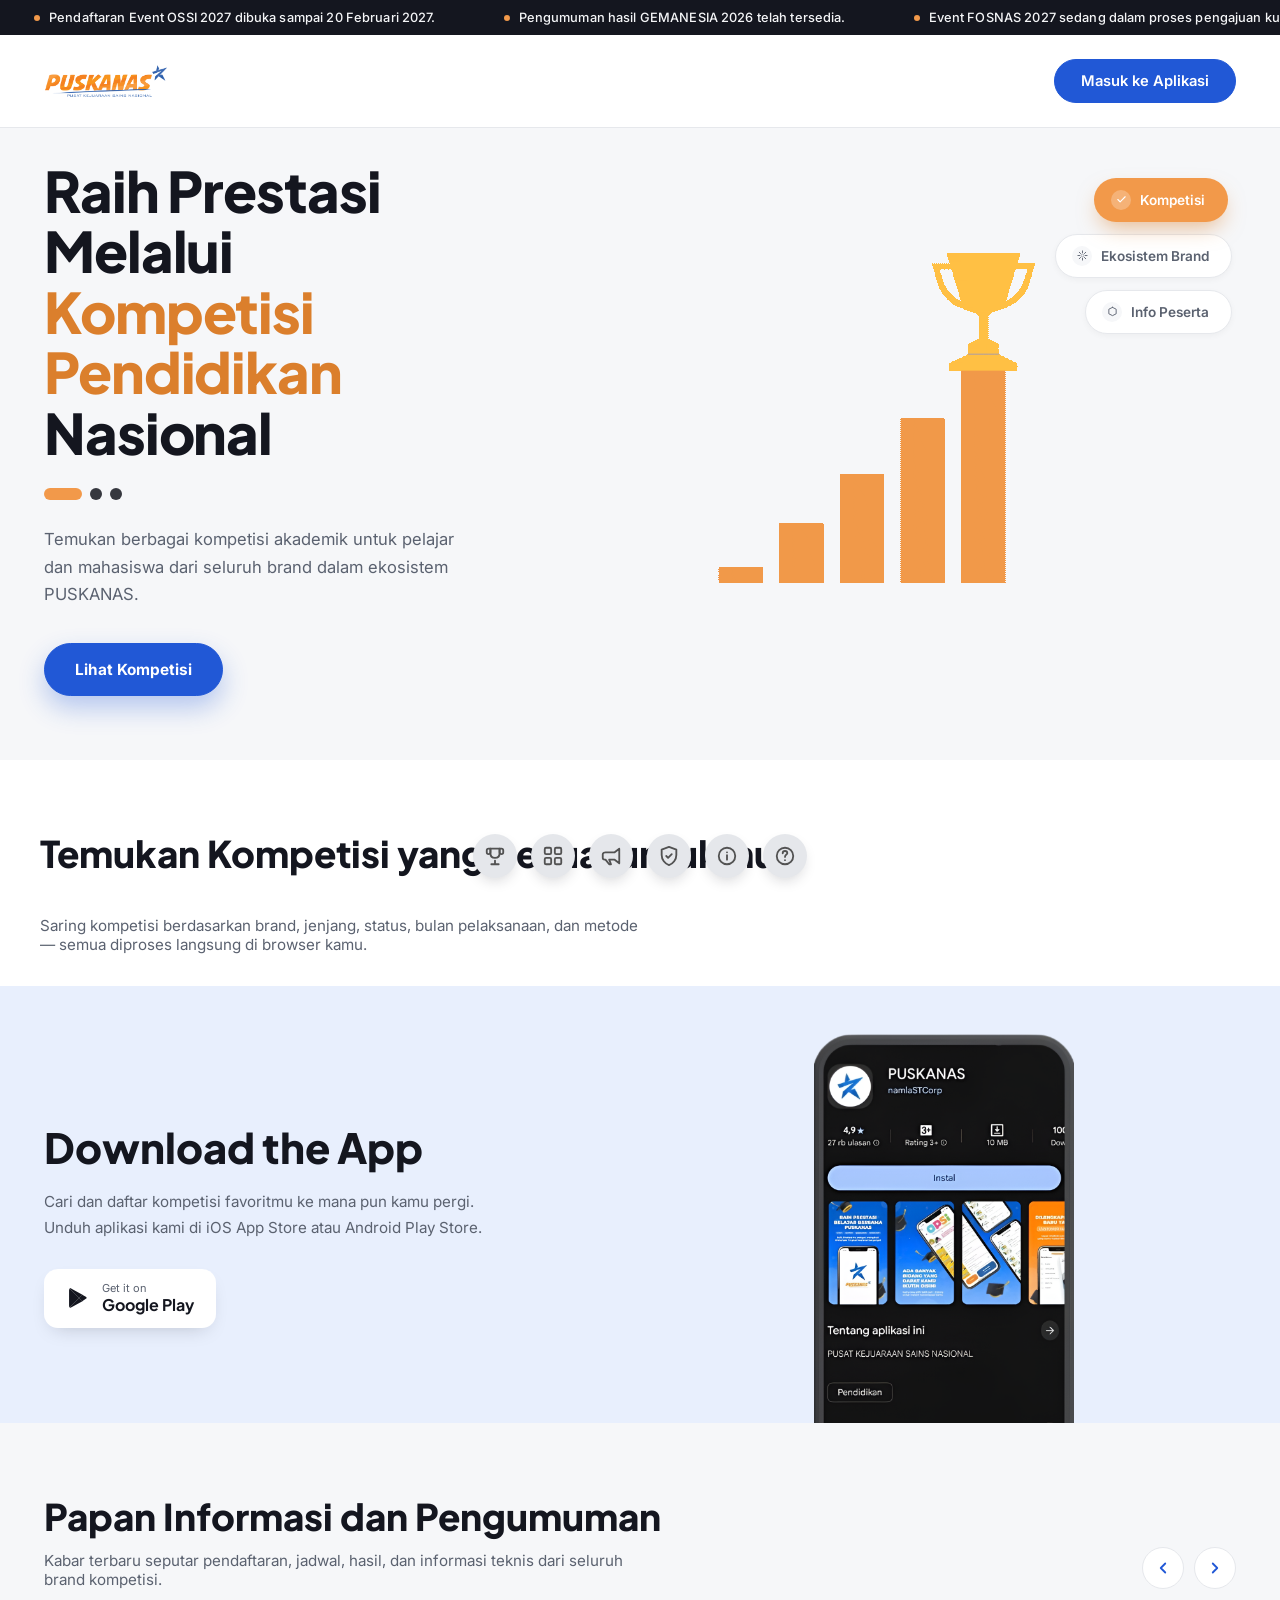
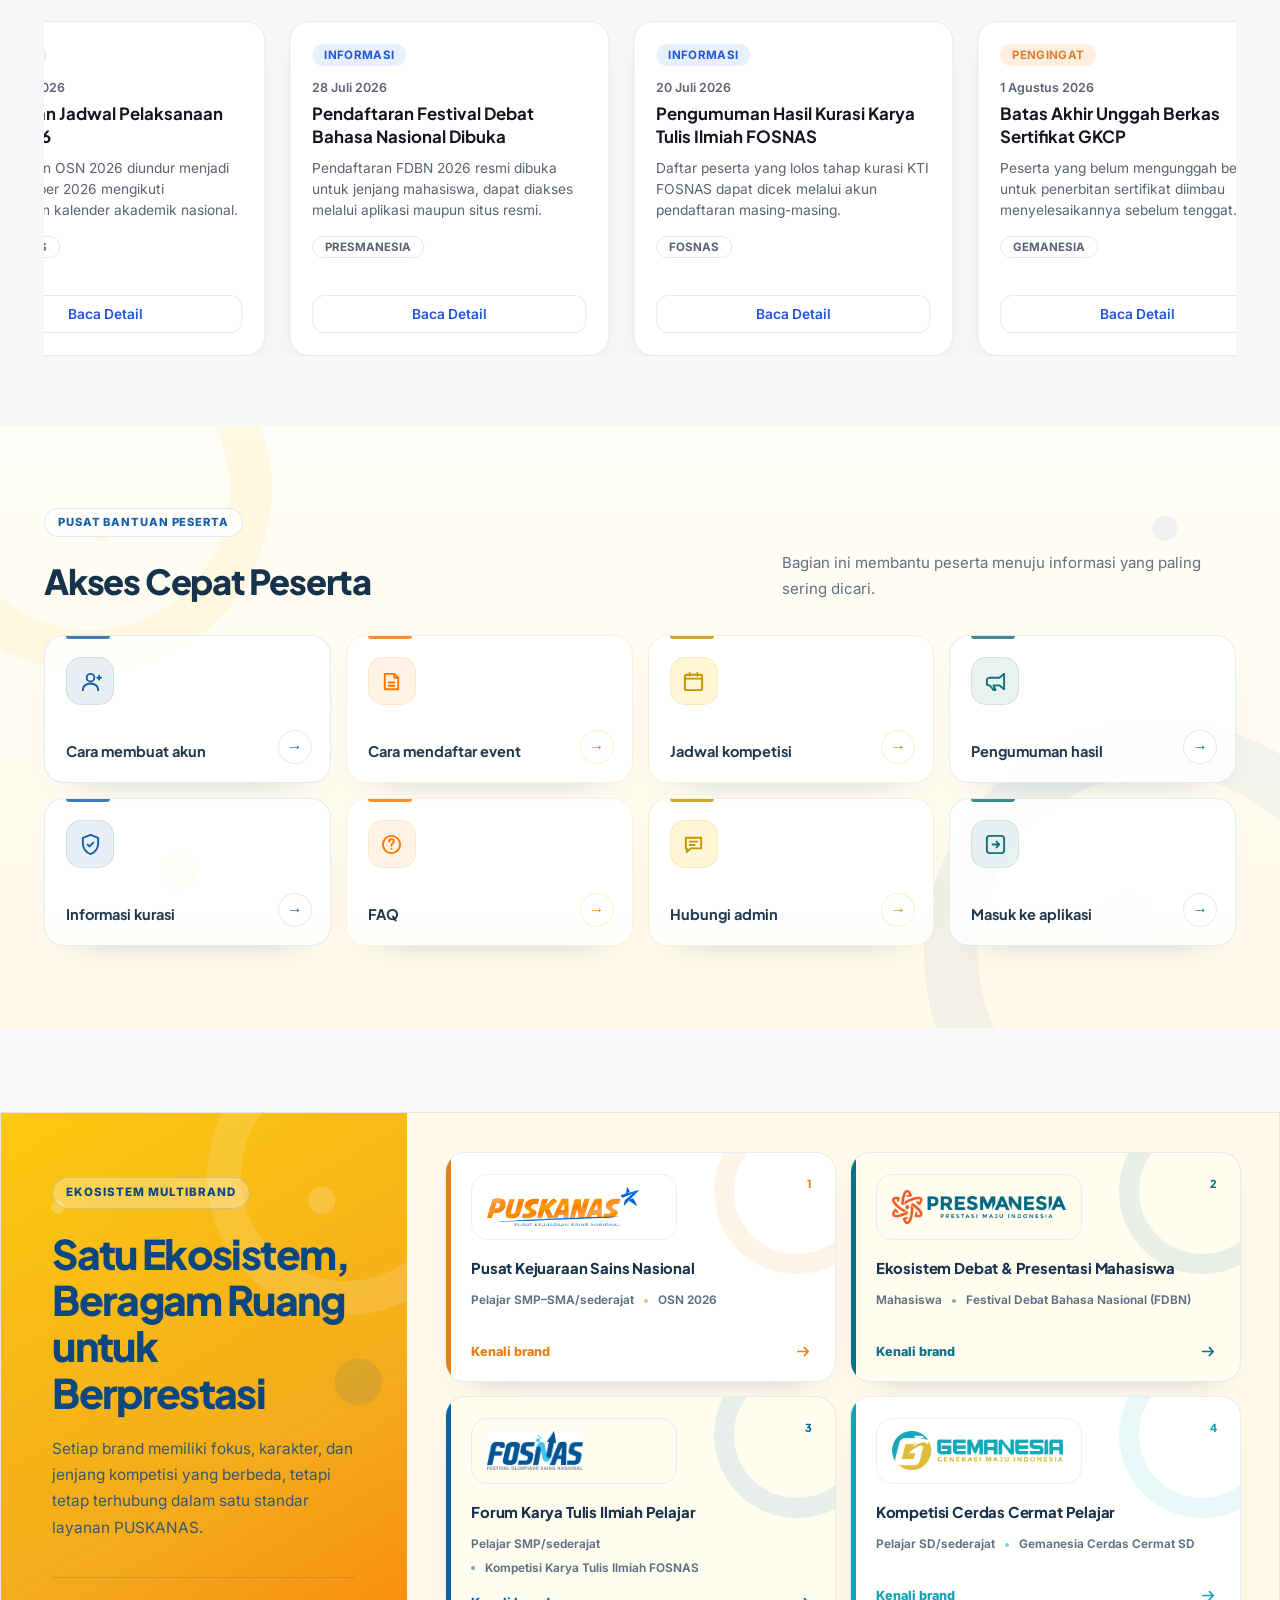
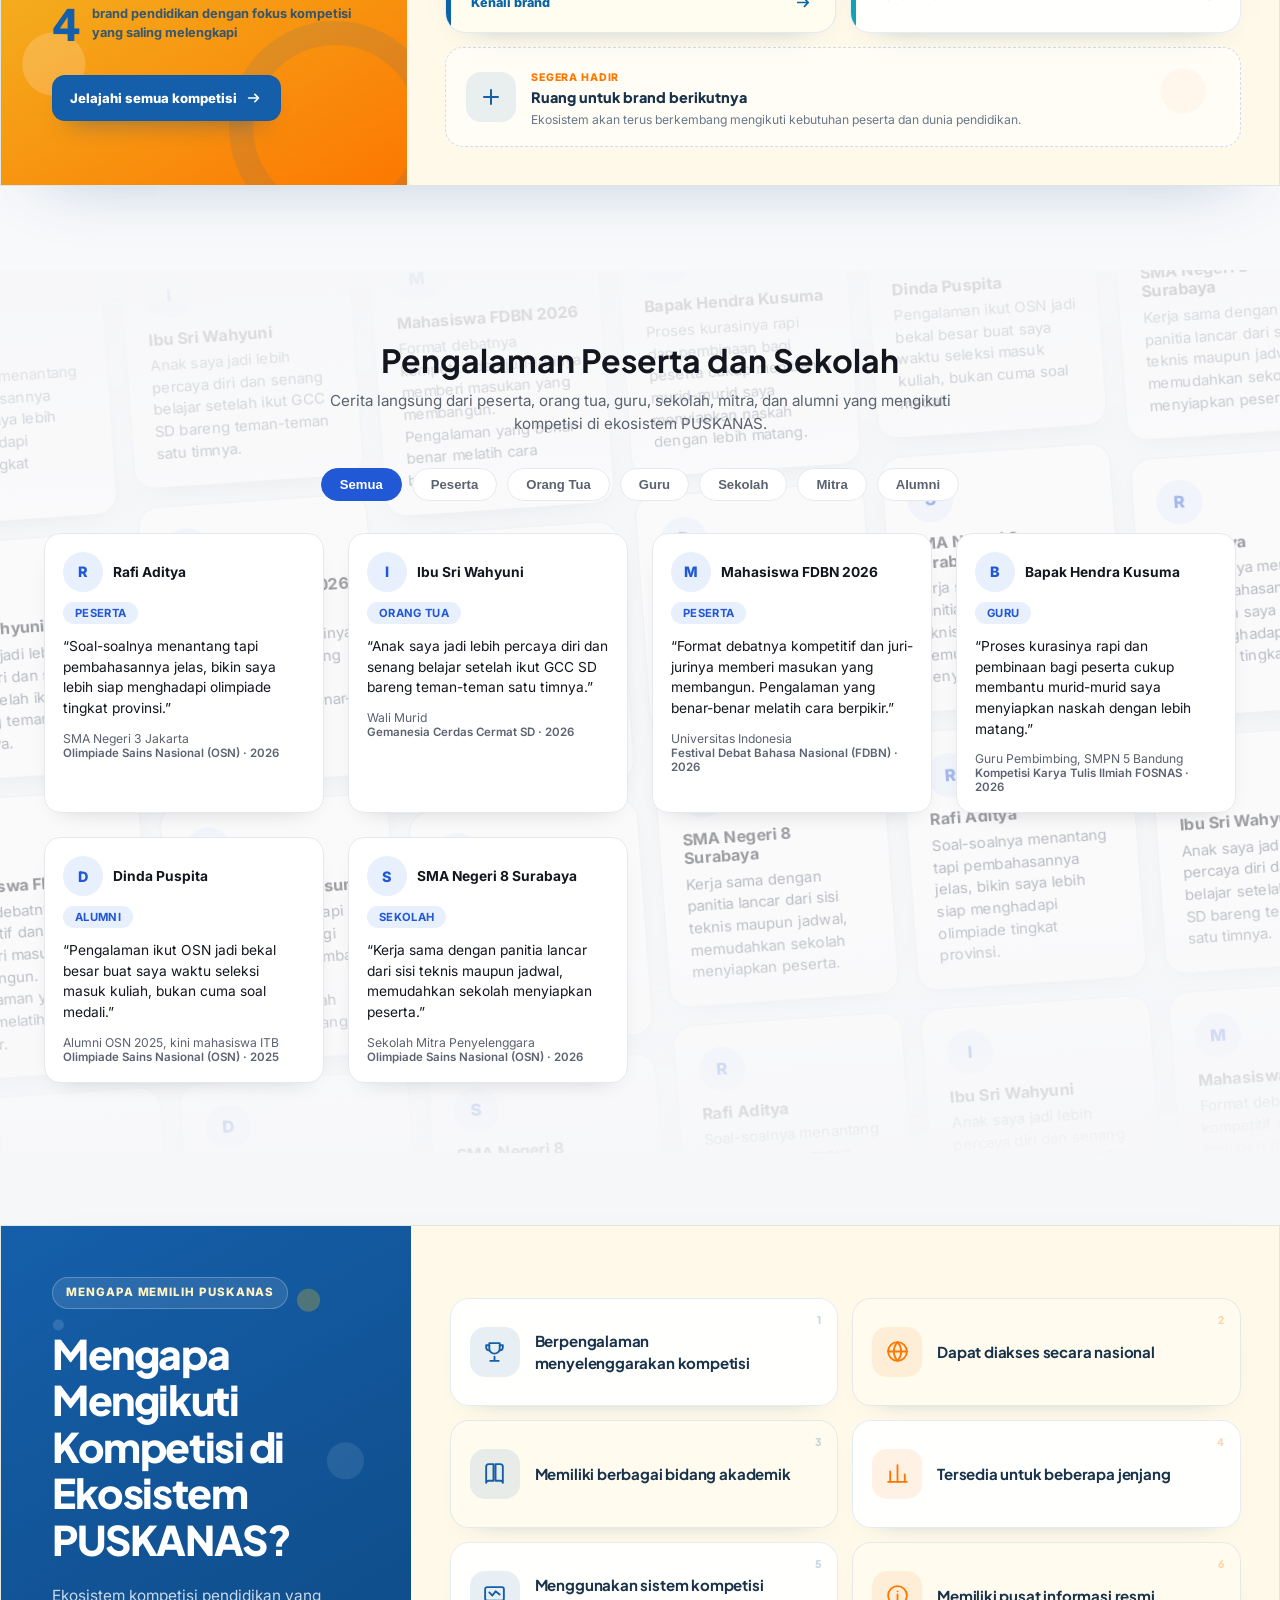
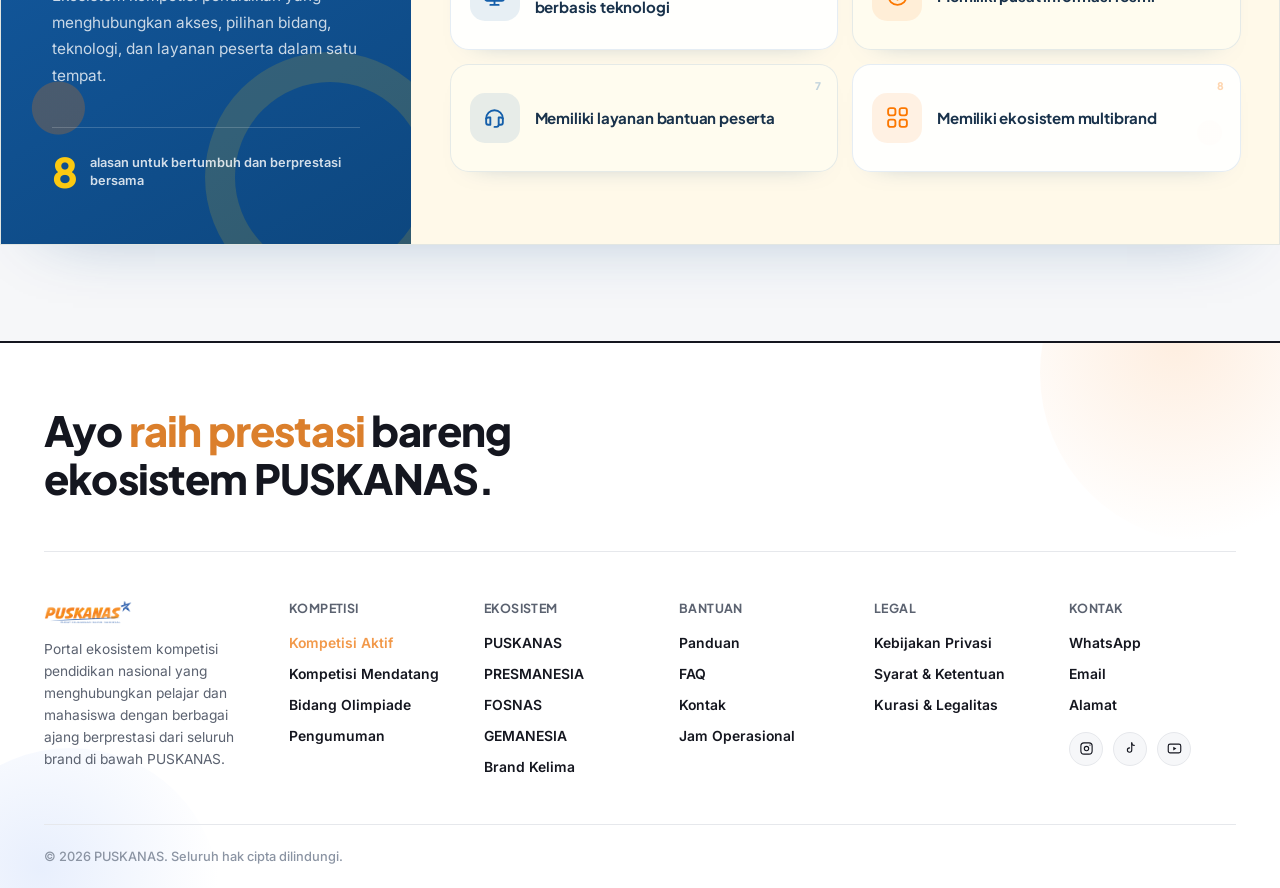
==== index.html @ 8d6de46e "update panduan.html" ====
<!DOCTYPE html>
<html lang="id">
<head>
<meta charset="UTF-8">
<meta name="viewport" content="width=device-width, initial-scale=1.0">
<title>PUSKANAS — Hero Section</title>
<link rel="preconnect" href="https://fonts.googleapis.com">
<link rel="preconnect" href="https://fonts.gstatic.com" crossorigin>
<link href="https://fonts.googleapis.com/css2?family=Plus+Jakarta+Sans:wght@500;600;700;800&family=Inter:wght@400;500;600&display=swap" rel="stylesheet">
<link rel="stylesheet" href="style.css">
<link rel="stylesheet" href="assets/css/brand-orbit.css">
</head>
<body>
  <div class="info-bar" aria-label="Informasi dan pengumuman">
    <div class="info-track">
      <span class="info-item"><span class="dot"></span>Pendaftaran Event OSSI 2027 dibuka sampai 20 Februari 2027.</span>
      <span class="info-item"><span class="dot"></span>Pengumuman hasil GEMANESIA 2026 telah tersedia.</span>
      <span class="info-item"><span class="dot"></span>Event FOSNAS 2027 sedang dalam proses pengajuan kurasi.</span>
      <span class="info-item" aria-hidden="true"><span class="dot"></span>Pendaftaran Event OSSI 2027 dibuka sampai 20 Februari 2027.</span>
      <span class="info-item" aria-hidden="true"><span class="dot"></span>Pengumuman hasil GEMANESIA 2026 telah tersedia.</span>
      <span class="info-item" aria-hidden="true"><span class="dot"></span>Event FOSNAS 2027 sedang dalam proses pengajuan kurasi.</span>
    </div>
  </div>

  <header>
    <div class="header-inner">
      <a href="index.html" class="logo"><img src="logo.png" alt="PUSKANAS — Pusat Kejuaraan Sains Nasional"></a>
      <nav></nav>
      <a href="https://app.puskanas.id/" class="btn-app" target="_blank" rel="noopener">Masuk ke Aplikasi</a>
    </div>
  </header>

  <div class="wrap">

    <div class="hero">
      <!-- LEFT -->
      <div>
        <h1 id="slideTitle" class="hero-fade">Raih Prestasi Melalui <span class="hl">Kompetisi Pendidikan</span> Nasional</h1>

        <div class="indicator" id="indicator">
          <div class="seg active" data-i="0"></div>
          <div class="seg" data-i="1"></div>
          <div class="seg" data-i="2"></div>
        </div>

        <p class="lede hero-fade" id="slideDesc">Temukan berbagai kompetisi akademik untuk pelajar dan mahasiswa dari seluruh brand dalam ekosistem PUSKANAS.</p>

        <a href="#" class="btn-primary hero-fade" id="slideCta">Lihat Kompetisi</a>
      </div>

      <!-- RIGHT -->
      <div class="visual">
        <div class="photo-slot" id="photoSlot">
          <img id="photoImg" class="photo-img" alt="Ilustrasi hero PUSKANAS">
          <div class="photo-placeholder" id="photoPlaceholder">
            <svg viewBox="0 0 24 24" fill="none"><rect x="3" y="3" width="18" height="18" rx="2" stroke-width="1.6"/><circle cx="8.5" cy="9" r="1.6" stroke-width="1.6"/><path d="M21 15L16 10L5 21" stroke-width="1.6" stroke-linecap="round" stroke-linejoin="round"/></svg>
            <p id="photoPlaceholderText">Taruh file <strong>hero-1.gif</strong> (ilustrasi + background biru-oren) di sini</p>
            <span>Ukuran disarankan 400 × 460 px</span>
          </div>

          <!-- Gambar untuk panel "Ekosistem Brand": animasi 4 logo brand berputar, menggantikan foto statis khusus di slide ini -->
          <section class="brand-orbit" id="brandOrbit" aria-labelledby="brandOrbitTitle">
            <div class="brand-orbit__stage" data-brand-orbit>
              <div class="brand-orbit__glow" aria-hidden="true"></div>
              <div class="brand-orbit__ring brand-orbit__ring--outer" aria-hidden="true"></div>
              <div class="brand-orbit__ring brand-orbit__ring--inner" aria-hidden="true"></div>

              <div class="brand-orbit__hub">
                <span class="brand-orbit__hub-icon" aria-hidden="true">
                  <svg viewBox="0 0 64 64" role="img">
                    <path d="M8 25 32 13l24 12-24 12L8 25Z"/>
                    <path d="M17 31v12c8 7 22 7 30 0V31"/>
                    <path d="M54 27v16"/>
                  </svg>
                </span>
                <h3 id="brandOrbitTitle">Ekosistem<br>PUSKANAS</h3>
                <p>Satu ekosistem pendidikan</p>
              </div>

              <div class="brand-orbit__item" style="--orbit-delay: 0s;">
                <div class="brand-orbit__counter-rotation" style="--orbit-delay: 0s;">
                  <article class="brand-card">
                    <img src="assets/images/puskanas.webp" alt="Logo PUSKANAS" draggable="false">
        </article>
                </div>
              </div>

              <div class="brand-orbit__item" style="--orbit-delay: -5s;">
                <div class="brand-orbit__counter-rotation" style="--orbit-delay: -5s;">
                  <article class="brand-card">
                    <img src="assets/images/gemanesia.webp" alt="Logo GEMANESIA" draggable="false">
        </article>
                </div>
              </div>

              <div class="brand-orbit__item" style="--orbit-delay: -10s;">
                <div class="brand-orbit__counter-rotation" style="--orbit-delay: -10s;">
                  <article class="brand-card">
                    <img src="assets/images/presmanesia.webp" alt="Logo PRESMANESIA" draggable="false">
        </article>
                </div>
              </div>

              <div class="brand-orbit__item" style="--orbit-delay: -15s;">
                <div class="brand-orbit__counter-rotation" style="--orbit-delay: -15s;">
                  <article class="brand-card">
                    <img src="assets/images/fosnas.webp" alt="Logo FOSNAS" draggable="false">
        </article>
                </div>
              </div>

             
            </div>
          </section>
        </div>

        <!-- Gambar akan otomatis berganti tiap panel aktif berubah, membaca dari hero-1.gif, assets/images/hero-2.png, hero-3.png.
             Selama file belum diunggah ke folder tersebut, kotak placeholder di atas akan tetap tampil sebagai penanda. -->

        <div class="pill-stack" id="pillStack">
          <button class="pill active" data-i="0">
            <span class="dot"><svg viewBox="0 0 24 24" fill="none"><path d="M20 6L9 17L4 12" stroke-width="2.4" stroke-linecap="round" stroke-linejoin="round"/></svg></span>
            Kompetisi
          </button>
          <button class="pill outline" data-i="1">
            <span class="dot"><svg viewBox="0 0 24 24" fill="none"><circle cx="12" cy="12" r="3"/><path d="M12 2V6M12 18V22M4.9 4.9L7.8 7.8M16.2 16.2L19.1 19.1M2 12H6M18 12H22M4.9 19.1L7.8 16.2M16.2 7.8L19.1 4.9" stroke-width="2" stroke-linecap="round"/></svg></span>
            Ekosistem Brand
          </button>
          <button class="pill outline" data-i="2">
            <span class="dot"><svg viewBox="0 0 24 24" fill="none"><path d="M12 3L4 7V17L12 21L20 17V7L12 3Z" stroke-width="2" stroke-linecap="round" stroke-linejoin="round"/></svg></span>
            Info Peserta
          </button>
        </div>


      </div>
    </div>
  </div>
 
  <section class="komp-filter" id="filter-kompetisi">
    <div class="komp-filter-inner">
      <h2>Temukan Kompetisi yang Sesuai untukmu</h2>
      <p>Saring kompetisi berdasarkan brand, jenjang, status, bulan pelaksanaan, dan metode — semua diproses langsung di browser kamu.</p>
      <section class="download-app">
        <div class="download-app-inner">
          <div class="download-copy">
            <h2>Download the App</h2>
            <p>Cari dan daftar kompetisi favoritmu ke mana pun kamu pergi. Unduh aplikasi kami di iOS App Store atau Android Play Store.</p>
            <div class="store-badges">
              <a href="#" class="store-badge">
                <svg width="24" height="24" viewBox="0 0 24 24" fill="currentColor" aria-hidden="true"><path d="M3.61 2.65c-.34.36-.54.92-.54 1.64v15.42c0 .72.2 1.28.55 1.64l.1.08L13 12.15v-.29L3.71 2.57l-.1.08z"/><path d="M16.2 15.35l-3.2-3.2v-.3l3.21-3.21 3.63 2.06c1.04.59 1.04 1.55 0 2.14l-3.64 2.51z"/><path d="M13 12.15l-9.34 9.28c.35.36 1.02.4 1.86-.07l10.93-6.2-3.45-3.01z"/><path d="M13 11.85l3.45-3-10.93-6.2c-.84-.48-1.51-.43-1.86-.07L13 11.85z"/></svg>
                <span><small>Get it on</small><strong>Google Play</strong></span>
              </a>
            </div>
          </div>
    
          <div class="phone-mockup">
            <!-- TODO: nanti kalau sudah ada gambar HP, ganti div ini jadi:
                 <img src="nama-file.jpg" alt="Preview aplikasi PUSKANAS di HP" class="phone-image"> -->
            <div class="phone-image" role="img" aria-label="Preview aplikasi PUSKANAS di HP"><img src="gambarhp.png" alt=""></div>
          </div>
        </div>
      </section>
</div>
</section>

  <section class="papan-pengumuman" id="papan-pengumuman">
    <div class="papan-inner">
      <div class="papan-head">
        <div>
          <h2>Papan Informasi dan Pengumuman</h2>
          <p>Kabar terbaru seputar pendaftaran, jadwal, hasil, dan informasi teknis dari seluruh brand kompetisi.</p>
        </div>
        <div class="papan-nav">
          <button type="button" class="papan-nav-btn" id="papanPrev" aria-label="Pengumuman sebelumnya">
            <svg width="18" height="18" viewBox="0 0 24 24" fill="none" stroke="currentColor" stroke-width="2.4" stroke-linecap="round" stroke-linejoin="round" aria-hidden="true"><path d="M15 18l-6-6 6-6"/></svg>
          </button>
          <button type="button" class="papan-nav-btn" id="papanNext" aria-label="Pengumuman berikutnya">
            <svg width="18" height="18" viewBox="0 0 24 24" fill="none" stroke="currentColor" stroke-width="2.4" stroke-linecap="round" stroke-linejoin="round" aria-hidden="true"><path d="M9 6l6 6-6 6"/></svg>
          </button>
        </div>
      </div>

      <div class="papan-marquee">
        <div class="papan-track" id="papanTrack">
          <article class="papan-card">
            <span class="papan-badge is-penting">Penting</span>
            <time class="papan-date" datetime="2026-08-05">5 Agustus 2026</time>
            <h3>Perubahan Jadwal Pelaksanaan OSN 2026</h3>
            <p class="papan-ringkasan">Pelaksanaan OSN 2026 diundur menjadi 22 September 2026 mengikuti penyesuaian kalender akademik nasional.</p>
            <span class="papan-brand">PUSKANAS</span>
            <a href="pengumuman.html?id=osn-2026-jadwal" class="komp-cta-secondary">Baca Detail</a>
        </article>

          <article class="papan-card">
            <span class="papan-badge is-informasi">Informasi</span>
            <time class="papan-date" datetime="2026-07-28">28 Juli 2026</time>
            <h3>Pendaftaran Festival Debat Bahasa Nasional Dibuka</h3>
            <p class="papan-ringkasan">Pendaftaran FDBN 2026 resmi dibuka untuk jenjang mahasiswa, dapat diakses melalui aplikasi maupun situs resmi.</p>
            <span class="papan-brand">PRESMANESIA</span>
            <a href="pengumuman.html?id=fdbn-pendaftaran" class="komp-cta-secondary">Baca Detail</a>
        </article>

          <article class="papan-card">
            <span class="papan-badge is-informasi">Informasi</span>
            <time class="papan-date" datetime="2026-07-20">20 Juli 2026</time>
            <h3>Pengumuman Hasil Kurasi Karya Tulis Ilmiah FOSNAS</h3>
            <p class="papan-ringkasan">Daftar peserta yang lolos tahap kurasi KTI FOSNAS dapat dicek melalui akun pendaftaran masing-masing.</p>
            <span class="papan-brand">FOSNAS</span>
            <a href="pengumuman.html?id=kti-fosnas-hasil" class="komp-cta-secondary">Baca Detail</a>
        </article>

          <article class="papan-card">
            <span class="papan-badge is-pengingat">Pengingat</span>
            <time class="papan-date" datetime="2026-08-01">1 Agustus 2026</time>
            <h3>Batas Akhir Unggah Berkas Sertifikat GKCP</h3>
            <p class="papan-ringkasan">Peserta yang belum mengunggah berkas untuk penerbitan sertifikat diimbau menyelesaikannya sebelum tenggat.</p>
            <span class="papan-brand">GEMANESIA</span>
            <a href="pengumuman.html?id=gkcp-sertifikat" class="komp-cta-secondary">Baca Detail</a>
        </article>

          <article class="papan-card">
            <span class="papan-badge is-informasi">Informasi</span>
            <time class="papan-date" datetime="2026-07-15">15 Juli 2026</time>
            <h3>Pemeliharaan Sistem Aplikasi PUSKANAS</h3>
            <p class="papan-ringkasan">Aplikasi akan mengalami pemeliharaan terjadwal sehingga pendaftaran dan pengiriman berkas bisa terganggu sementara.</p>
            <span class="papan-brand">PUSKANAS</span>
            <a href="pengumuman.html?id=puskanas-pemeliharaan" class="komp-cta-secondary">Baca Detail</a>
        </article>

          <article class="papan-card is-tuntas">
            <span class="papan-badge is-selesai">Selesai</span>
            <time class="papan-date" datetime="2026-06-30">30 Juni 2026</time>
            <h3>Pengiriman Piala dan Sertifikat PPSC 2026 Selesai</h3>
            <p class="papan-ringkasan">Seluruh piala dan sertifikat pemenang Puskanas Physics and Science Challenge telah dikirimkan ke alamat pemenang.</p>
            <span class="papan-brand">PUSKANAS</span>
            <a href="pengumuman.html?id=ppsc-2026-selesai" class="komp-cta-secondary">Baca Detail</a>
        </article>

          <!-- duplikat untuk loop marquee tanpa jeda; disembunyikan dari pembaca layar & keyboard -->
          <article class="papan-card" aria-hidden="true">
            <span class="papan-badge is-penting">Penting</span>
            <time class="papan-date" datetime="2026-08-05">5 Agustus 2026</time>
            <h3>Perubahan Jadwal Pelaksanaan OSN 2026</h3>
            <p class="papan-ringkasan">Pelaksanaan OSN 2026 diundur menjadi 22 September 2026 mengikuti penyesuaian kalender akademik nasional.</p>
            <span class="papan-brand">PUSKANAS</span>
            <a href="pengumuman.html?id=osn-2026-jadwal" class="komp-cta-secondary" tabindex="-1">Baca Detail</a>
        </article>

          <article class="papan-card" aria-hidden="true">
            <span class="papan-badge is-informasi">Informasi</span>
            <time class="papan-date" datetime="2026-07-28">28 Juli 2026</time>
            <h3>Pendaftaran Festival Debat Bahasa Nasional Dibuka</h3>
            <p class="papan-ringkasan">Pendaftaran FDBN 2026 resmi dibuka untuk jenjang mahasiswa, dapat diakses melalui aplikasi maupun situs resmi.</p>
            <span class="papan-brand">PRESMANESIA</span>
            <a href="pengumuman.html?id=fdbn-pendaftaran" class="komp-cta-secondary" tabindex="-1">Baca Detail</a>
        </article>

          <article class="papan-card" aria-hidden="true">
            <span class="papan-badge is-informasi">Informasi</span>
            <time class="papan-date" datetime="2026-07-20">20 Juli 2026</time>
            <h3>Pengumuman Hasil Kurasi Karya Tulis Ilmiah FOSNAS</h3>
            <p class="papan-ringkasan">Daftar peserta yang lolos tahap kurasi KTI FOSNAS dapat dicek melalui akun pendaftaran masing-masing.</p>
            <span class="papan-brand">FOSNAS</span>
            <a href="pengumuman.html?id=kti-fosnas-hasil" class="komp-cta-secondary" tabindex="-1">Baca Detail</a>
        </article>

          <article class="papan-card" aria-hidden="true">
            <span class="papan-badge is-pengingat">Pengingat</span>
            <time class="papan-date" datetime="2026-08-01">1 Agustus 2026</time>
            <h3>Batas Akhir Unggah Berkas Sertifikat GKCP</h3>
            <p class="papan-ringkasan">Peserta yang belum mengunggah berkas untuk penerbitan sertifikat diimbau menyelesaikannya sebelum tenggat.</p>
            <span class="papan-brand">GEMANESIA</span>
            <a href="pengumuman.html?id=gkcp-sertifikat" class="komp-cta-secondary" tabindex="-1">Baca Detail</a>
        </article>

          <article class="papan-card" aria-hidden="true">
            <span class="papan-badge is-informasi">Informasi</span>
            <time class="papan-date" datetime="2026-07-15">15 Juli 2026</time>
            <h3>Pemeliharaan Sistem Aplikasi PUSKANAS</h3>
            <p class="papan-ringkasan">Aplikasi akan mengalami pemeliharaan terjadwal sehingga pendaftaran dan pengiriman berkas bisa terganggu sementara.</p>
            <span class="papan-brand">PUSKANAS</span>
            <a href="pengumuman.html?id=puskanas-pemeliharaan" class="komp-cta-secondary" tabindex="-1">Baca Detail</a>
        </article>

          <article class="papan-card is-tuntas" aria-hidden="true">
            <span class="papan-badge is-selesai">Selesai</span>
            <time class="papan-date" datetime="2026-06-30">30 Juni 2026</time>
            <h3>Pengiriman Piala dan Sertifikat PPSC 2026 Selesai</h3>
            <p class="papan-ringkasan">Seluruh piala dan sertifikat pemenang Puskanas Physics and Science Challenge telah dikirimkan ke alamat pemenang.</p>
            <span class="papan-brand">PUSKANAS</span>
            <a href="pengumuman.html?id=ppsc-2026-selesai" class="komp-cta-secondary" tabindex="-1">Baca Detail</a>
        </article>
        </div>
      </div>
    </div>
  </section>

  <section class="akses-cepat">
    <div class="akses-cepat-inner">
      <div class="akses-cepat-head">
        <h2>Akses Cepat Peserta</h2>
        <p>Bagian ini membantu peserta menuju informasi yang paling sering dicari.</p>
      </div>

      <nav class="akses-grid" aria-label="Menu akses cepat">
        <a href="panduan.html#akun" class="akses-item">
          <span class="akses-ic"><svg viewBox="0 0 24 24" fill="none" stroke-linecap="round" stroke-linejoin="round"><circle cx="12" cy="8" r="4" stroke-width="2"/><path d="M4 21C4 17 7.5 14 12 14C16.5 14 20 17 20 21" stroke-width="2"/><path d="M19 8H23M21 6V10" stroke-width="2"/></svg></span>
          Cara membuat akun
        </a>
        <a href="panduan.html#daftar" class="akses-item">
          <span class="akses-ic"><svg viewBox="0 0 24 24" fill="none" stroke-linecap="round" stroke-linejoin="round"><path d="M5 4H15L19 8V20H5V4Z" stroke-width="2"/><path d="M15 4V8H19" stroke-width="2"/><path d="M9 13H15M9 16.5H15" stroke-width="2"/></svg></span>
          Cara mendaftar event
        </a>
        <a href="#filter-kompetisi" class="akses-item">
          <span class="akses-ic"><svg viewBox="0 0 24 24" fill="none" stroke-linecap="round" stroke-linejoin="round"><rect x="3" y="5" width="18" height="16" rx="2" stroke-width="2"/><path d="M3 9H21" stroke-width="2"/><path d="M8 3V6M16 3V6" stroke-width="2"/></svg></span>
          Jadwal kompetisi
        </a>
        <a href="#papan-pengumuman" class="akses-item">
          <span class="akses-ic"><svg viewBox="0 0 24 24" fill="none" stroke-linecap="round" stroke-linejoin="round"><path d="M3 10V14C3 15 4 16 5 16H6L10 21H12L10 16H16L21 20V4L16 8H10H6C5 8 3 9 3 10Z" stroke-width="2"/></svg></span>
          Pengumuman hasil
        </a>
        <a href="#" class="akses-item">
          <span class="akses-ic"><svg viewBox="0 0 24 24" fill="none" stroke-linecap="round" stroke-linejoin="round"><path d="M12 2L20 5V11C20 16 16.5 20.5 12 22C7.5 20.5 4 16 4 11V5L12 2Z" stroke-width="2"/><path d="M9 12L11 14L15 10" stroke-width="2"/></svg></span>
          Informasi kurasi
        </a>
        <a href="#" class="akses-item">
          <span class="akses-ic"><svg viewBox="0 0 24 24" fill="none" stroke-linecap="round" stroke-linejoin="round"><circle cx="12" cy="12" r="9" stroke-width="2"/><path d="M9.5 9C9.5 7.5 10.5 6.5 12 6.5C13.5 6.5 14.5 7.5 14.5 9C14.5 10.5 12 10.5 12 13" stroke-width="2"/><circle cx="12" cy="16.5" r="1" fill="currentColor" stroke="none"/></svg></span>
          FAQ
        </a>
        <a href="panduan.html#admin" class="akses-item">
          <span class="akses-ic"><svg viewBox="0 0 24 24" fill="none" stroke-linecap="round" stroke-linejoin="round"><path d="M4 5H20V16H9L5 20V16H4V5Z" stroke-width="2"/><path d="M8 9H16M8 12.5H13" stroke-width="2"/></svg></span>
          Hubungi admin
        </a>
        <a href="https://app.puskanas.id/" class="akses-item" target="_blank" rel="noopener">
          <span class="akses-ic"><svg viewBox="0 0 24 24" fill="none" stroke-linecap="round" stroke-linejoin="round"><rect x="3" y="3" width="18" height="18" rx="3" stroke-width="2"/><path d="M9 12H16M16 12L13 9M16 12L13 15" stroke-width="2"/></svg></span>
          Masuk ke aplikasi
        </a>
      </nav>
    </div>
  </section>

  <section class="ekosistem-brand" id="ekosistem-brand" aria-labelledby="ekosistemTitle">
    <div class="ekosistem-inner">
      <div class="ekosistem-panel">
        <div class="ekosistem-intro">
          <span class="ekosistem-eyebrow">Ekosistem multibrand</span>
          <h2 id="ekosistemTitle">Satu Ekosistem, Beragam Ruang untuk Berprestasi</h2>
          <p>Setiap brand memiliki fokus, karakter, dan jenjang kompetisi yang berbeda, tetapi tetap terhubung dalam satu standar layanan PUSKANAS.</p>

          <div class="ekosistem-summary" aria-label="Empat brand dalam ekosistem PUSKANAS">
            <strong>4</strong>
            <span>brand pendidikan dengan fokus kompetisi yang saling melengkapi</span>
          </div>

          <a class="ekosistem-all-link" href="#filter-kompetisi">
            Jelajahi semua kompetisi
            <svg viewBox="0 0 20 20" fill="none" aria-hidden="true">
              <path d="M4 10h11M11 6l4 4-4 4" stroke="currentColor" stroke-width="1.8" stroke-linecap="round" stroke-linejoin="round"/>
            </svg>
          </a>
        </div>

        <div class="ekosistem-content">
          <div class="ekosistem-grid" id="ekosistemGrid" aria-label="Daftar brand dalam ekosistem PUSKANAS">
            <!-- Kartu brand dirender otomatis oleh ekosistem-brand.js dari data-brand.js -->
          </div>

          <article class="ekosistem-coming" aria-label="Brand baru segera hadir">
            <span class="ekosistem-coming-icon" aria-hidden="true">
              <svg viewBox="0 0 24 24" fill="none">
                <path d="M12 5v14M5 12h14" stroke="currentColor" stroke-width="2" stroke-linecap="round"/>
              </svg>
            </span>
            <div class="ekosistem-coming-copy">
              <span class="ekosistem-coming-label">Segera hadir</span>
              <h3>Ruang untuk brand berikutnya</h3>
              <p>Ekosistem akan terus berkembang mengikuti kebutuhan peserta dan dunia pendidikan.</p>
            </div>
          </article>
        </div>
      </div>
    </div>
  </section>

  <section class="testimoni-section" id="testimoni">
    <div class="testimoni-bg" id="testimoniBg" aria-hidden="true"></div>
    <div class="testimoni-inner">
      <div class="testimoni-head">
        <h2>Pengalaman Peserta dan Sekolah</h2>
        <p>Cerita langsung dari peserta, orang tua, guru, sekolah, mitra, dan alumni yang mengikuti kompetisi di ekosistem PUSKANAS.</p>
      </div>

      <div class="testimoni-filter" id="testimoniFilter" role="group" aria-label="Saring testimoni berdasarkan sumber">
        <button type="button" class="testimoni-chip is-active" data-sumber="semua">Semua</button>
        <button type="button" class="testimoni-chip" data-sumber="peserta">Peserta</button>
        <button type="button" class="testimoni-chip" data-sumber="orangtua">Orang Tua</button>
        <button type="button" class="testimoni-chip" data-sumber="guru">Guru</button>
        <button type="button" class="testimoni-chip" data-sumber="sekolah">Sekolah</button>
        <button type="button" class="testimoni-chip" data-sumber="mitra">Mitra</button>
        <button type="button" class="testimoni-chip" data-sumber="alumni">Alumni</button>
      </div>

      <div class="testimoni-grid" id="testimoniGrid"></div>
      <p class="testimoni-empty" id="testimoniEmpty" hidden>Belum ada testimoni untuk kategori ini.</p>
    </div>
  </section>

  <section class="alasan-section" id="alasan" aria-labelledby="alasanTitle">
    <div class="alasan-inner">
      <div class="alasan-panel">
        <div class="alasan-intro">
          <span class="alasan-eyebrow">Mengapa memilih PUSKANAS</span>
          <h2 id="alasanTitle">Mengapa Mengikuti Kompetisi di Ekosistem PUSKANAS?</h2>
          <p>Ekosistem kompetisi pendidikan yang menghubungkan akses, pilihan bidang, teknologi, dan layanan peserta dalam satu tempat.</p>

          <div class="alasan-summary" aria-label="Delapan alasan memilih ekosistem PUSKANAS">
            <strong>8</strong>
            <span>alasan untuk bertumbuh dan berprestasi bersama</span>
          </div>
        </div>

        <div class="alasan-content">
          <div class="alasan-grid">
            <article class="alasan-card">
              <span class="alasan-number" aria-hidden="true">1</span>
              <span class="alasan-icon" aria-hidden="true">
                <svg viewBox="0 0 24 24" fill="none" stroke="currentColor" stroke-width="1.8" stroke-linecap="round" stroke-linejoin="round">
                  <path d="M8 21h8M12 17v4M7 4h10v5a5 5 0 0 1-10 0V4Z"/>
                  <path d="M7 6H4v2a3 3 0 0 0 3 3M17 6h3v2a3 3 0 0 1-3 3"/>
                </svg>
              </span>
              <h3>Berpengalaman menyelenggarakan kompetisi</h3>
            </article>

            <article class="alasan-card">
              <span class="alasan-number" aria-hidden="true">2</span>
              <span class="alasan-icon" aria-hidden="true">
                <svg viewBox="0 0 24 24" fill="none" stroke="currentColor" stroke-width="1.8" stroke-linecap="round" stroke-linejoin="round">
                  <circle cx="12" cy="12" r="9"/>
                  <path d="M3 12h18M12 3c2.3 2.5 3.5 5.5 3.5 9S14.3 18.5 12 21M12 3C9.7 5.5 8.5 8.5 8.5 12S9.7 18.5 12 21"/>
                </svg>
              </span>
              <h3>Dapat diakses secara nasional</h3>
            </article>

            <article class="alasan-card">
              <span class="alasan-number" aria-hidden="true">3</span>
              <span class="alasan-icon" aria-hidden="true">
                <svg viewBox="0 0 24 24" fill="none" stroke="currentColor" stroke-width="1.8" stroke-linecap="round" stroke-linejoin="round">
                  <path d="M4 5.5A2.5 2.5 0 0 1 6.5 3H11v16H6.5A2.5 2.5 0 0 0 4 21V5.5ZM20 5.5A2.5 2.5 0 0 0 17.5 3H13v16h4.5A2.5 2.5 0 0 1 20 21V5.5Z"/>
                </svg>
              </span>
              <h3>Memiliki berbagai bidang akademik</h3>
            </article>

            <article class="alasan-card">
              <span class="alasan-number" aria-hidden="true">4</span>
              <span class="alasan-icon" aria-hidden="true">
                <svg viewBox="0 0 24 24" fill="none" stroke="currentColor" stroke-width="1.8" stroke-linecap="round" stroke-linejoin="round">
                  <path d="M5 20V10M12 20V4M19 20v-7"/>
                  <path d="M3 20h18"/>
                </svg>
              </span>
              <h3>Tersedia untuk beberapa jenjang</h3>
            </article>

            <article class="alasan-card">
              <span class="alasan-number" aria-hidden="true">5</span>
              <span class="alasan-icon" aria-hidden="true">
                <svg viewBox="0 0 24 24" fill="none" stroke="currentColor" stroke-width="1.8" stroke-linecap="round" stroke-linejoin="round">
                  <rect x="3" y="4" width="18" height="13" rx="2"/>
                  <path d="M8 21h8M12 17v4M7 9l3 3 3-4 4 3"/>
                </svg>
              </span>
              <h3>Menggunakan sistem kompetisi berbasis teknologi</h3>
            </article>

            <article class="alasan-card">
              <span class="alasan-number" aria-hidden="true">6</span>
              <span class="alasan-icon" aria-hidden="true">
                <svg viewBox="0 0 24 24" fill="none" stroke="currentColor" stroke-width="1.8" stroke-linecap="round" stroke-linejoin="round">
                  <circle cx="12" cy="12" r="9"/>
                  <path d="M12 11v5M12 8h.01"/>
                </svg>
              </span>
              <h3>Memiliki pusat informasi resmi</h3>
            </article>

            <article class="alasan-card">
              <span class="alasan-number" aria-hidden="true">7</span>
              <span class="alasan-icon" aria-hidden="true">
                <svg viewBox="0 0 24 24" fill="none" stroke="currentColor" stroke-width="1.8" stroke-linecap="round" stroke-linejoin="round">
                  <path d="M4 13a8 8 0 0 1 16 0"/>
                  <path d="M4 13v4a2 2 0 0 0 2 2h2v-7H6a2 2 0 0 0-2 2ZM20 13v4a2 2 0 0 1-2 2h-2v-7h2a2 2 0 0 1 2 2ZM16 19c0 1.1-.9 2-2 2h-2"/>
                </svg>
              </span>
              <h3>Memiliki layanan bantuan peserta</h3>
            </article>

            <article class="alasan-card">
              <span class="alasan-number" aria-hidden="true">8</span>
              <span class="alasan-icon" aria-hidden="true">
                <svg viewBox="0 0 24 24" fill="none" stroke="currentColor" stroke-width="1.8" stroke-linecap="round" stroke-linejoin="round">
                  <rect x="3" y="3" width="7" height="7" rx="2"/>
                  <rect x="14" y="3" width="7" height="7" rx="2"/>
                  <rect x="3" y="14" width="7" height="7" rx="2"/>
                  <rect x="14" y="14" width="7" height="7" rx="2"/>
                </svg>
              </span>
              <h3>Memiliki ekosistem multibrand</h3>
            </article>
          </div>
        </div>
      </div>
    </div>
  </section>

    

  <footer>
    <div class="footer-inner">

      <div class="footer-cta">
        <h2 class="footer-heading">Ayo <span class="hl">raih prestasi</span> bareng ekosistem PUSKANAS.</h2>
      </div>

      <div class="footer-links-grid">
        <div class="footer-col footer-col-brand">
          <img src="logo.png" alt="PUSKANAS" class="footer-logo">
          <p>Portal ekosistem kompetisi pendidikan nasional yang menghubungkan pelajar dan mahasiswa dengan berbagai ajang berprestasi dari seluruh brand di bawah PUSKANAS.</p>
        </div>

        <nav class="footer-col" aria-label="Kompetisi">
          <h4>Kompetisi</h4>
          <ul>
            <li><a href="#" class="is-active">Kompetisi Aktif</a></li>
            <li><a href="#">Kompetisi Mendatang</a></li>
            <li><a href="#">Bidang Olimpiade</a></li>
            <li><a href="#">Pengumuman</a></li>
          </ul>
        </nav>

        <nav class="footer-col" aria-label="Ekosistem">
          <h4>Ekosistem</h4>
          <ul>
            <li><a href="#">PUSKANAS</a></li>
            <li><a href="#">PRESMANESIA</a></li>
            <li><a href="#">FOSNAS</a></li>
            <li><a href="#">GEMANESIA</a></li>
            <li><a href="#">Brand Kelima</a></li>
          </ul>
        </nav>

        <nav class="footer-col" aria-label="Bantuan">
          <h4>Bantuan</h4>
          <ul>
            <li><a href="#">Panduan</a></li>
            <li><a href="#">FAQ</a></li>
            <li><a href="#">Kontak</a></li>
            <li><a href="#">Jam Operasional</a></li>
          </ul>
        </nav>

        <nav class="footer-col" aria-label="Legal">
          <h4>Legal</h4>
          <ul>
            <li><a href="#">Kebijakan Privasi</a></li>
            <li><a href="#">Syarat &amp; Ketentuan</a></li>
            <li><a href="#">Kurasi &amp; Legalitas</a></li>
          </ul>
        </nav>

        <div class="footer-col footer-col-kontak">
          <h4>Kontak</h4>
          <ul>
            <li><a href="#">WhatsApp</a></li>
            <li><a href="#">Email</a></li>
            <li><a href="#">Alamat</a></li>
          </ul>
          <div class="footer-social">
            <a href="#" aria-label="Instagram"><svg viewBox="0 0 24 24" fill="none" stroke="currentColor" stroke-width="1.8"><rect x="3" y="3" width="18" height="18" rx="5"/><circle cx="12" cy="12" r="3.5"/><circle cx="17.5" cy="6.5" r="1" fill="currentColor" stroke="none"/></svg></a>
            <a href="#" aria-label="TikTok"><svg viewBox="0 0 24 24" fill="none" stroke="currentColor" stroke-width="1.8" stroke-linecap="round"><path d="M14 3V14.5C14 16.4 12.4 18 10.5 18C8.6 18 7 16.4 7 14.5C7 12.6 8.6 11 10.5 11"/><path d="M14 3C14 5.2 15.8 7 18 7"/></svg></a>
            <a href="#" aria-label="YouTube"><svg viewBox="0 0 24 24" fill="none" stroke="currentColor" stroke-width="1.8"><rect x="2" y="5" width="20" height="14" rx="3"/><path d="M10 9L15 12L10 15V9Z" fill="currentColor" stroke="none"/></svg></a>
          </div>
        </div>
      </div>

      <div class="footer-bottom">
        <p class="footer-copyright">© 2026 PUSKANAS. Seluruh hak cipta dilindungi.</p>
      </div>

    </div>
  </footer>

  <!-- Dock navigasi, mengikuti menu header navbar pada brief -->
  <div class="dock-wrap">
    <div class="dock" id="dock">
      <div class="dock-item" data-base="44">
        <span class="dock-tooltip">Kompetisi</span>
        <span class="dock-icon-circle">
          <svg viewBox="0 0 24 24" fill="none" stroke-linecap="round" stroke-linejoin="round">
            <path d="M8 21H16M12 17V21M7 4H17V9C17 12 15 14 12 14C9 14 7 12 7 9V4Z" stroke-width="2"/>
            <path d="M5 4H7V8C7 9 6 10 5 10C4 10 3 9 3 8V6C3 5 4 4 5 4Z" stroke-width="2"/>
            <path d="M19 4H17V8C17 9 18 10 19 10C20 10 21 9 21 8V6C21 5 20 4 19 4Z" stroke-width="2"/>
          </svg>
        </span>
      </div>
      <div class="dock-item" data-base="44">
        <span class="dock-tooltip">Brand Kami</span>
        <span class="dock-icon-circle">
          <svg viewBox="0 0 24 24" fill="none" stroke-linecap="round" stroke-linejoin="round">
            <rect x="3" y="3" width="7" height="7" rx="1.5" stroke-width="2"/>
            <rect x="14" y="3" width="7" height="7" rx="1.5" stroke-width="2"/>
            <rect x="3" y="14" width="7" height="7" rx="1.5" stroke-width="2"/>
            <rect x="14" y="14" width="7" height="7" rx="1.5" stroke-width="2"/>
          </svg>
        </span>
      </div>
      <div class="dock-item" data-base="44">
        <span class="dock-tooltip">Pengumuman</span>
        <span class="dock-icon-circle">
          <svg viewBox="0 0 24 24" fill="none" stroke-linecap="round" stroke-linejoin="round">
            <path d="M3 10V14C3 15 4 16 5 16H6L10 21H12L10 16H16L21 20V4L16 8H10H6C5 8 3 9 3 10Z" stroke-width="2"/>
          </svg>
        </span>
      </div>
      <div class="dock-item" data-base="44">
        <span class="dock-tooltip">Kurasi &amp; Legalitas</span>
        <span class="dock-icon-circle">
          <svg viewBox="0 0 24 24" fill="none" stroke-linecap="round" stroke-linejoin="round">
            <path d="M12 2L20 5V11C20 16 16.5 20.5 12 22C7.5 20.5 4 16 4 11V5L12 2Z" stroke-width="2"/>
            <path d="M9 12L11 14L15 10" stroke-width="2"/>
          </svg>
        </span>
      </div>
      <div class="dock-item" data-base="44">
        <span class="dock-tooltip">Tentang Kami</span>
        <span class="dock-icon-circle">
          <svg viewBox="0 0 24 24" fill="none" stroke-linecap="round" stroke-linejoin="round">
            <circle cx="12" cy="12" r="9" stroke-width="2"/>
            <path d="M12 11V16" stroke-width="2"/>
            <circle cx="12" cy="8" r="1" fill="#525252" stroke="none"/>
          </svg>
        </span>
      </div>
      <div class="dock-item" data-base="44">
        <span class="dock-tooltip">Bantuan</span>
        <span class="dock-icon-circle">
          <svg viewBox="0 0 24 24" fill="none" stroke-linecap="round" stroke-linejoin="round">
            <circle cx="12" cy="12" r="9" stroke-width="2"/>
            <path d="M9.5 9C9.5 7.5 10.5 6.5 12 6.5C13.5 6.5 14.5 7.5 14.5 9C14.5 10.5 12 10.5 12 13" stroke-width="2"/>
            <circle cx="12" cy="16.5" r="1" fill="#525252" stroke="none"/>
          </svg>
        </span>
      </div>
    </div>
  </div>

<script src="data-testimoni.js"></script>
<script src="testimoni.js"></script>
<script src="data-brand.js"></script>
<script src="ekosistem-brand.js"></script>
<script src="assets/js/brand-orbit.js"></script>
<script src="main.js"></script>
</body>
</html>
---- style.css ----
:root {
  --blue-700: #173c8a;
  --blue-600: #2158d6;
  --blue-100: #e8effd;
  --orange-500: #f2994a;
  --orange-600: #db7f2c;
  --orange-100: #feeee0;
  --ink-900: #14161f;
  --body-600: #5b6270;
  --bg: #f6f7f9;
  --white: #ffffff;
  --line: #e6e8ec;
  --red-600: #c0362c;
  --red-100: #fbe4e2;
}

* {
  box-sizing: border-box;
  margin: 0;
  padding: 0;
}
body {
  font-family: "Inter", sans-serif;
  background: var(--bg);
  color: var(--ink-900);
  -webkit-font-smoothing: antialiased;
}

.wrap {
  max-width: 1360px;
  margin: 0 auto;
  padding: 32px 44px 64px;
}

/* ---------- Information Bar (marquee) ---------- */
.info-bar {
  background: var(--ink-900);
  color: #f4f5f7;
  overflow: hidden;
  white-space: nowrap;
  position: relative;
  width: 100%;
}
.info-track {
  display: inline-flex;
  width: max-content;
  padding: 10px 0;
  animation: marquee 32s linear infinite;
}
/* marquee tetap berjalan meski kursor diarahkan ke atasnya */
.info-item {
  display: inline-flex;
  align-items: center;
  gap: 9px;
  font-size: 0.8rem;
  font-weight: 500;
  padding: 0 34px;
  letter-spacing: 0.01em;
}
.info-item .dot {
  width: 6px;
  height: 6px;
  border-radius: 50%;
  background: var(--orange-500);
  flex-shrink: 0;
}
@keyframes marquee {
  from {
    transform: translateX(0);
  }
  to {
    transform: translateX(-50%);
  }
}
@media (prefers-reduced-motion: reduce) {
  .info-track {
    animation: none;
  }
}

/* ---------- Header ---------- */
header {
  position: sticky;
  top: 0;
  z-index: 40;
  width: 100%;
  background: #ffffff;
  backdrop-filter: none;
  -webkit-backdrop-filter: none;
  border-bottom: 1px solid var(--line);
}
.header-inner {
  max-width: 1360px;
  margin: 0 auto;
  padding: 24px 44px;
  display: flex;
  align-items: center;
  justify-content: space-between;
}
.logo {
  display: flex;
  align-items: center;
}
.logo img {
  height: 34px;
  width: auto;
  display: block;
}
nav {
  flex: 1;
} /* menu dikosongkan sesuai arahan */
.btn-app {
  background: var(--blue-600);
  color: var(--white);
  font-weight: 600;
  font-size: 0.92rem;
  padding: 12px 26px;
  border-radius: 999px;
  text-decoration: none;
  border: 1px solid var(--blue-600);
  transition:
    transform 0.15s ease,
    box-shadow 0.15s ease;
}
.btn-app:hover {
  transform: translateY(-1px);
  box-shadow: 0 10px 20px rgba(33, 88, 214, 0.28);
}

/* ---------- Hero grid ---------- */
.hero {
  display: grid;
  grid-template-columns: minmax(300px, 460px) 1fr;
  gap: 24px;
  align-items: center;
}

h1 {
  font-family: "Plus Jakarta Sans", sans-serif;
  font-weight: 800;
  font-size: clamp(2.3rem, 3.2vw + 1rem, 3.5rem);
  line-height: 1.08;
  letter-spacing: -0.02em;
  color: var(--ink-900);
  max-width: 520px;
  margin-bottom: 26px;
  min-height: calc(3 * 1.08em);
}
h1 .hl {
  color: var(--orange-600);
}

/* decorative + functional slide indicator, styled after reference's mixed pill/dot row */
.indicator {
  display: flex;
  align-items: center;
  gap: 8px;
  margin-bottom: 26px;
}
.indicator .seg {
  height: 12px;
  border-radius: 999px;
  background: var(--ink-900);
  cursor: pointer;
  transition: all 0.2s ease;
}
.indicator .seg.active {
  width: 38px;
  background: var(--orange-500);
}
.indicator .seg:not(.active) {
  width: 12px;
  opacity: 0.85;
}

p.lede {
  font-size: 1.04rem;
  line-height: 1.65;
  color: var(--body-600);
  max-width: 440px;
  margin-bottom: 34px;
  min-height: 3.3em;
}

.btn-primary {
  display: inline-block;
  background: var(--blue-600);
  color: var(--white);
  font-weight: 700;
  font-size: 0.96rem;
  padding: 16px 30px;
  border-radius: 999px;
  text-decoration: none;
  border: 1px solid var(--blue-600);
  box-shadow: 0 12px 26px rgba(33, 88, 214, 0.3);
  transition: transform 0.15s ease;
}
.btn-primary:hover {
  transform: translateY(-2px);
}

/* ---------- Visual column ---------- */
.visual {
  position: relative;
  min-height: 520px;
  display: flex;
  align-items: center;
  justify-content: center;
}

.photo-slot {
  position: absolute;
  width: 500px;
  height: 500px;
  left: calc(50% - 255px);
  top: 0;
  z-index: 2;
  border-radius: 20px;
  overflow: hidden;
}
.photo-img {
  position: absolute;
  inset: 0;
  width: 100%;
  height: 100%;
  object-fit: cover;
  opacity: 0;
  transition: opacity 0.35s ease;
}
.photo-img.is-visible {
  opacity: 1;
}
.hero-fade {
  transition: opacity 0.25s ease, transform 0.25s ease;
}
.hero-fade.is-switching {
  opacity: 0;
  transform: translateY(8px);
}
.photo-placeholder {
  position: absolute;
  inset: 0;
  border: 2px dashed #c7cdd6;
  border-radius: 20px;
  background: #eef0f3;
  display: flex;
  flex-direction: column;
  align-items: center;
  justify-content: center;
  gap: 10px;
  color: #8b94a3;
  text-align: center;
  padding: 20px;
  transition: opacity 0.25s ease;
}
.photo-placeholder.is-hidden {
  opacity: 0;
  pointer-events: none;
}
.photo-placeholder svg {
  width: 40px;
  height: 40px;
  stroke: #8b94a3;
}
.photo-placeholder p {
  font-size: 0.85rem;
  font-weight: 600;
  max-width: 230px;
  line-height: 1.4;
}
.photo-placeholder span {
  font-size: 0.72rem;
  color: #a7aeb9;
}

/* Panel "Ekosistem Brand": animasi orbit tampil menggantikan foto/placeholder di slide ini saja */
#brandOrbit {
  position: absolute;
  inset: 0;
  z-index: 3;
  opacity: 0;
  pointer-events: none;
  transition: opacity 0.35s ease;
}
#brandOrbit.is-active {
  opacity: 1;
  pointer-events: auto;
}

/* photoImg.src diisi otomatis oleh JS sesuai slide aktif (assets/images/hero-1.png, hero-2.png, hero-3.png).
     Jika file belum ada, kotak placeholder di atas tetap tampil sebagai penanda. */

/* pill cluster, top right — sekaligus berfungsi sebagai saklar slide */
.pill-stack {
  position: absolute;
  top: 10px;
  right: 4px;
  display: flex;
  flex-direction: column;
  align-items: flex-end;
  gap: 12px;
  z-index: 3;
}
.pill {
  display: inline-flex;
  align-items: center;
  gap: 9px;
  font-family: "Inter", sans-serif;
  font-size: 0.85rem;
  font-weight: 600;
  padding: 11px 22px 11px 16px;
  border-radius: 999px;
  white-space: nowrap;
  border: 1.5px solid transparent;
  cursor: pointer;
  transition: all 0.2s ease;
}
.pill .dot {
  width: 20px;
  height: 20px;
  border-radius: 50%;
  display: flex;
  align-items: center;
  justify-content: center;
  flex-shrink: 0;
  transition: all 0.2s ease;
}
.pill .dot svg {
  width: 11px;
  height: 11px;
}
.pill.outline {
  background: var(--white);
  color: var(--body-600);
  border-color: var(--line);
  box-shadow: 0 2px 6px rgba(20, 22, 31, 0.04);
}
.pill.outline .dot {
  background: var(--bg);
}
.pill.outline .dot svg {
  stroke: var(--body-600);
}
.pill.outline:hover {
  border-color: var(--orange-500);
  color: var(--ink-900);
  transform: translateX(-2px);
}
.pill.active {
  background: var(--orange-500);
  color: var(--white);
  box-shadow: 0 10px 22px -6px rgba(219, 127, 44, 0.55);
  transform: translateX(-4px);
}
.pill.active .dot {
  background: rgba(255, 255, 255, 0.25);
}
.pill.active .dot svg {
  stroke: var(--white);
}

/* floating info card, overlapping bottom of blob — like Interactive Engagement */
.float-card {
  position: absolute;
  right: -8px;
  bottom: 150px;
  width: 236px;
  background: var(--white);
  border-radius: 16px;
  padding: 16px 16px 15px;
  box-shadow: 0 18px 36px -10px rgba(20, 22, 31, 0.18);
  z-index: 4;
}
.float-card .row {
  display: flex;
  align-items: center;
  gap: 10px;
  margin-bottom: 9px;
}
.float-card .ic {
  width: 32px;
  height: 32px;
  border-radius: 9px;
  background: var(--orange-100);
  display: flex;
  align-items: center;
  justify-content: center;
  flex-shrink: 0;
}
.float-card .ic svg {
  width: 17px;
  height: 17px;
}
.float-card h4 {
  font-family: "Plus Jakarta Sans", sans-serif;
  font-size: 0.9rem;
  font-weight: 700;
  color: var(--ink-900);
  line-height: 1.2;
}
.float-card p {
  font-size: 0.77rem;
  line-height: 1.5;
  color: var(--body-600);
}

/* ---------- Footer ---------- */
footer {
  background: var(--white);
  border-top: 2px solid var(--ink-900);
  position: relative;
  overflow: hidden;
}
footer::before {
  content: "";
  position: absolute;
  top: -140px;
  right: -100px;
  width: 340px;
  height: 340px;
  border-radius: 50%;
  background: radial-gradient(
    circle at 40% 40%,
    var(--orange-100),
    transparent 70%
  );
  pointer-events: none;
}
footer::after {
  content: "";
  position: absolute;
  bottom: -160px;
  left: -80px;
  width: 300px;
  height: 300px;
  border-radius: 50%;
  background: radial-gradient(
    circle at 40% 40%,
    var(--blue-100),
    transparent 70%
  );
  pointer-events: none;
}

.footer-inner {
  max-width: 1360px;
  margin: 0 auto;
  padding: 0 44px;
  position: relative;
  z-index: 1;
}

/* CTA full-width di atas, supaya tidak ada mismatch tinggi dengan kolom lain */
.footer-cta {
  padding: 64px 0 48px;
  border-bottom: 1px solid var(--line);
  display: flex;
  align-items: center;
  justify-content: space-between;
  gap: 32px;
  flex-wrap: wrap;
}
.footer-heading {
  font-family: "Plus Jakarta Sans", sans-serif;
  font-weight: 800;
  font-size: clamp(1.7rem, 2.4vw + 1rem, 2.6rem);
  line-height: 1.15;
  letter-spacing: -0.02em;
  color: var(--ink-900);
  max-width: 560px;
}
.footer-heading .hl {
  color: var(--orange-600);
}

/* grid link, pakai fr supaya selalu pas mengikuti lebar container */
.footer-links-grid {
  display: grid;
  grid-template-columns: 1.3fr repeat(5, 1fr);
  gap: 28px;
  padding: 48px 0;
  border-bottom: 1px solid var(--line);
}
.footer-col-brand {
  padding-right: 12px;
}
.footer-logo {
  display: block;
  height: 24px;
  width: auto;
  margin-bottom: 14px;
}
.footer-col-brand p {
  color: var(--body-600);
  font-size: 0.86rem;
  line-height: 1.6;
  max-width: 230px;
}

.footer-col h4 {
  font-family: "Plus Jakarta Sans", sans-serif;
  font-size: 0.78rem;
  font-weight: 700;
  letter-spacing: 0.03em;
  text-transform: uppercase;
  color: var(--body-600);
  margin-bottom: 16px;
}
.footer-col ul {
  list-style: none;
  display: flex;
  flex-direction: column;
  gap: 11px;
}
.footer-col a {
  color: var(--ink-900);
  text-decoration: none;
  font-weight: 600;
  font-size: 0.87rem;
  transition: color 0.15s ease;
}
.footer-col a:hover {
  color: var(--orange-500);
}
.footer-col a.is-active {
  color: var(--orange-500);
}

.footer-social {
  display: flex;
  gap: 10px;
  margin-top: 18px;
}
.footer-social a {
  width: 34px;
  height: 34px;
  border-radius: 50%;
  background: var(--bg);
  border: 1px solid var(--line);
  display: flex;
  align-items: center;
  justify-content: center;
  color: var(--ink-900);
  transition:
    background 0.15s ease,
    color 0.15s ease,
    transform 0.15s ease;
}
.footer-social a:hover {
  background: var(--blue-600);
  color: var(--white);
  transform: translateY(-2px);
}
.footer-social svg {
  width: 15px;
  height: 15px;
}

.footer-bottom {
  padding: 24px 0;
}
.footer-copyright {
  font-size: 0.8rem;
  color: #8b94a3;
  font-weight: 500;
}

@media (max-width: 1050px) {
  .footer-links-grid {
    grid-template-columns: repeat(3, 1fr);
    row-gap: 36px;
  }
  .footer-col-brand {
    grid-column: 1 / -1;
    padding-right: 0;
  }
  .footer-col-brand p {
    max-width: 420px;
  }
}
@media (max-width: 640px) {
  .footer-inner {
    padding: 0 24px;
  }
  .footer-cta {
    flex-direction: column;
    align-items: flex-start;
    padding: 48px 0 36px;
  }
  .footer-links-grid {
    grid-template-columns: 1fr 1fr;
  }
}

/* ---------- Filter Kompetisi ---------- */
.komp-filter {
  background: var(--white);
  padding-top: 30px;
}
.komp-filter-inner {
  max-width: 1360px;
  margin: 0 auto;
}
.komp-filter-inner h2 {
  font-family: "Plus Jakarta Sans", sans-serif;
  margin: 40px;
  font-weight: 800;
  font-size: clamp(1.7rem, 2.4vw + 1rem, 2.3rem);
  color: var(--ink-900);
  margin-bottom: 12px;
}
.komp-filter-inner > p {
  margin: 40px;
  color: var(--body-600);
  font-size: 0.95rem;
  max-width: 600px;
  margin-bottom: 32px;
}

.komp-cta-secondary {
  color: var(--blue-600);
  text-align: center;
  text-decoration: none;
  font-weight: 600;
  font-size: 0.86rem;
  padding: 10px 18px;
  border: 1px solid var(--line);
  border-radius: 12px;
  transition:
    border-color 0.2s ease,
    transform 0.2s ease;
}
.komp-cta-secondary:hover {
  border-color: var(--blue-600);
  transform: translateY(-2px);
}

@media (prefers-reduced-motion: reduce) {
  .komp-cta-secondary {
    transition: none;
  }
  .komp-cta-secondary:hover {
    transform: none;
  }
}

@media (max-width: 640px) {
  .komp-filter-inner {
    padding: 56px 24px;
  }
}

/* ---------- Papan Pengumuman ---------- */
.papan-pengumuman {
  background: var(--bg);
}
.papan-inner {
  max-width: 1360px;
  margin: 0 auto;
  padding: 70px 44px;
}
.papan-head {
  display: flex;
  align-items: flex-end;
  justify-content: space-between;
  gap: 24px;
  margin-bottom: 32px;
}
.papan-head h2 {
  font-family: "Plus Jakarta Sans", sans-serif;
  font-weight: 800;
  font-size: clamp(1.7rem, 2.4vw + 1rem, 2.3rem);
  color: var(--ink-900);
  margin-bottom: 12px;
}
.papan-head > div > p {
  color: var(--body-600);
  font-size: 0.95rem;
  max-width: 600px;
}
.papan-nav {
  display: flex;
  gap: 10px;
  flex-shrink: 0;
}
.papan-nav-btn {
  width: 42px;
  height: 42px;
  border-radius: 50%;
  flex-shrink: 0;
  background: var(--white);
  color: var(--blue-600);
  border: 1px solid var(--line);
  display: flex;
  align-items: center;
  justify-content: center;
  cursor: pointer;
  transition:
    background 0.2s ease,
    color 0.2s ease,
    border-color 0.2s ease;
}
.papan-nav-btn:hover {
  background: var(--blue-600);
  color: var(--white);
  border-color: var(--blue-600);
}

.papan-marquee {
  overflow: hidden;
  width: 100%;
  cursor: grab;
  touch-action: pan-y;
  user-select: none;
}
.papan-marquee.is-dragging {
  cursor: grabbing;
}
.papan-marquee.is-dragging .papan-card {
  pointer-events: none;
}
.papan-track {
  display: flex;
  width: max-content;
  gap: 24px;
  will-change: transform;
}
.papan-card {
  flex: 0 0 320px;
  width: 320px;
  border: 1px solid var(--line);
  border-radius: 20px;
  background: var(--white);
  box-shadow: 0 14px 32px -20px rgba(20, 22, 31, 0.22);
  padding: 22px;
  display: flex;
  flex-direction: column;
  transition:
    transform 0.25s ease,
    border-color 0.25s ease,
    box-shadow 0.25s ease;
}
.papan-badge {
  display: inline-block;
  align-self: flex-start;
  font-size: 0.72rem;
  font-weight: 700;
  padding: 4px 12px;
  border-radius: 999px;
  margin-bottom: 14px;
  text-transform: uppercase;
  letter-spacing: 0.03em;
}
.papan-badge.is-penting {
  background: var(--red-100);
  color: var(--red-600);
}
.papan-badge.is-informasi {
  background: var(--blue-100);
  color: var(--blue-600);
}
.papan-badge.is-pengingat {
  background: var(--orange-100);
  color: var(--orange-600);
}
.papan-badge.is-selesai {
  background: #e7e9ed;
  color: #6b7280;
}
.papan-badge.is-segera {
  background: var(--orange-100);
  color: var(--orange-600);
}
.papan-date {
  color: var(--body-600);
  font-size: 0.78rem;
  font-weight: 600;
  margin-bottom: 8px;
}
.papan-card h3 {
  font-family: "Plus Jakarta Sans", sans-serif;
  font-weight: 700;
  font-size: 1.05rem;
  color: var(--ink-900);
  margin-bottom: 10px;
  line-height: 1.35;
}
.papan-ringkasan {
  color: var(--body-600);
  font-size: 0.86rem;
  line-height: 1.5;
  margin-bottom: 16px;
}
.papan-brand {
  align-self: flex-start;
  font-size: 0.72rem;
  font-weight: 700;
  color: var(--body-600);
  border: 1px solid var(--line);
  border-radius: 999px;
  padding: 3px 12px;
  margin-bottom: 16px;
}
.papan-card .komp-cta-secondary {
  margin-top: auto;
}

@media (hover: hover) and (pointer: fine) {
  .papan-card:hover {
    transform: translateY(-6px);
    border-color: var(--orange-500);
    box-shadow: 0 22px 44px -18px rgba(20, 22, 31, 0.3);
  }
}
@media (prefers-reduced-motion: reduce) {
  .papan-card {
    transition: none;
  }
  .papan-card:hover {
    transform: none;
  }
}

@media (max-width: 640px) {
  .papan-inner {
    padding: 56px 24px;
  }
  .papan-head {
    flex-wrap: wrap;
  }
  .papan-card {
    width: 260px;
  }
}

/* ---------- Detail Pengumuman ---------- */
.pengumuman-back {
  display: inline-flex;
  align-items: center;
  gap: 6px;
  color: var(--blue-600);
  text-decoration: none;
  font-weight: 600;
  font-size: 0.86rem;
  margin: 32px 0 28px;
}
.pengumuman-back:hover {
  text-decoration: underline;
}
.pengumuman-detail {
  max-width: 720px;
  margin: 0 auto;
  padding-bottom: 96px;
}
.pengumuman-meta {
  display: flex;
  align-items: center;
  gap: 14px;
  flex-wrap: wrap;
  margin-bottom: 18px;
}
.pengumuman-detail h1 {
  font-family: "Plus Jakarta Sans", sans-serif;
  font-weight: 800;
  font-size: clamp(1.6rem, 2vw + 1rem, 2.4rem);
  line-height: 1.3;
  color: var(--ink-900);
  margin-bottom: 22px;
}
.pengumuman-brand-row {
  display: flex;
  align-items: center;
  gap: 12px;
  padding-bottom: 28px;
  margin-bottom: 28px;
  border-bottom: 1px solid var(--line);
}
.pengumuman-brand-badge {
  width: 40px;
  height: 40px;
  border-radius: 50%;
  background: var(--blue-100);
  color: var(--blue-600);
  display: flex;
  align-items: center;
  justify-content: center;
  font-weight: 800;
  font-size: 0.9rem;
}
.pengumuman-brand-name {
  font-weight: 700;
  font-size: 0.92rem;
  color: var(--ink-900);
}
.pengumuman-brand-label {
  font-size: 0.78rem;
  color: var(--body-600);
}
.pengumuman-isi {
  color: var(--body-600);
  font-size: 1.02rem;
  line-height: 1.85;
  white-space: pre-line;
}
.pengumuman-notfound {
  max-width: 480px;
  margin: 96px auto;
  text-align: center;
}
.pengumuman-notfound h1 {
  font-family: "Plus Jakarta Sans", sans-serif;
  font-size: 1.5rem;
  margin-bottom: 12px;
}
.pengumuman-notfound p {
  color: var(--body-600);
  margin-bottom: 24px;
}

@media (max-width: 640px) {
  .pengumuman-detail {
    padding-bottom: 64px;
  }
}

/* ---------- Download App ---------- */
.download-app {
  background: var(--blue-100);
  
}
.download-app-inner {
  max-width: 1360px;
  margin: 0 auto;
  padding: 0 44px;
  display: grid;
  grid-template-columns: 1fr 1fr;
  align-items: center;
  gap: 24px;
}
.download-copy {
  padding: 70px 0;
}
.download-copy h2 {
  font-family: "Plus Jakarta Sans", sans-serif;
  font-weight: 800;
  font-size: clamp(1.8rem, 3vw + 1rem, 2.6rem);
  color: var(--ink-900);
  margin-bottom: 16px;
  margin-left: 0;
}
.download-copy p {
  color: var(--body-600);
  font-size: 0.95rem;
  line-height: 1.7;
  max-width: 440px;
  margin-bottom: 28px;
}
.store-badges {
  display: flex;
  gap: 16px;
  flex-wrap: wrap;
}
.store-badge {
  display: inline-flex;
  align-items: center;
  gap: 12px;
  background: var(--white);
  border-radius: 14px;
  padding: 12px 22px;
  text-decoration: none;
  color: var(--ink-900);
  box-shadow: 0 8px 20px -10px rgba(20, 22, 31, 0.25);
}
.store-badge span {
  display: flex;
  flex-direction: column;
  line-height: 1.3;
}
.store-badge small {
  font-size: 11px;
  color: var(--body-600);
}
.store-badge strong {
  font-size: 16px;
  font-weight: 700;
  font-family: "Plus Jakarta Sans", sans-serif;
}

.phone-mockup {
  display: flex;
  justify-content: center;
  align-items: center;
  width: 100%;
  padding: 48px 0 0;
}
.phone-image {
  width: 100%;
  max-width: 260px;
}
.phone-image img {
  width: 100%;
  height: auto;
  display: block;
}

@media (max-width: 860px) {
  .download-app-inner {
    grid-template-columns: 1fr;
    text-align: center;
  }
  .download-copy {
    padding: 56px 0 0;
  }
  .download-copy p {
    margin-left: auto;
    margin-right: auto;
  }
  .store-badges {
    justify-content: center;
  }
  .phone-mockup {
    padding: 32px 0 0;
  }
  .phone-image {
    max-width: 320px;
  }
}

/* ---------- Akses Cepat Peserta ---------- */
.akses-cepat {
  --akses-blue: #155faa;
  --akses-blue-dark: #0d477f;
  --akses-yellow: #fcc910;
  --akses-orange: #fc7801;
  --akses-teal: #15727a;
  position: relative;
  isolation: isolate;
  overflow: hidden;
  padding: 82px 0;
  background:
    radial-gradient(circle at 8% 18%, rgba(252, 201, 16, 0.11) 0 7px, transparent 8px),
    radial-gradient(circle at 14% 74%, rgba(252, 120, 1, 0.07) 0 18px, transparent 19px),
    radial-gradient(circle at 91% 17%, rgba(21, 95, 170, 0.07) 0 12px, transparent 13px),
    radial-gradient(circle at 88% 82%, rgba(21, 114, 122, 0.06) 0 25px, transparent 26px),
    linear-gradient(180deg, #fffdf7 0%, #fff9e9 100%);
}

.akses-cepat::before,
.akses-cepat::after {
  content: "";
  position: absolute;
  z-index: -1;
  border-radius: 50%;
  pointer-events: none;
}

.akses-cepat::before {
  top: -118px;
  left: -92px;
  width: 280px;
  height: 280px;
  border: 42px solid rgba(252, 201, 16, 0.09);
}

.akses-cepat::after {
  right: -112px;
  bottom: -160px;
  width: 360px;
  height: 360px;
  border: 54px solid rgba(21, 95, 170, 0.055);
}

.akses-cepat-inner {
  position: relative;
  max-width: 1360px;
  margin: 0 auto;
  padding: 0 44px;
}

.akses-cepat-head {
  display: grid;
  grid-template-columns: minmax(0, 0.85fr) minmax(280px, 0.55fr);
  align-items: end;
  gap: 36px;
  margin-bottom: 34px;
}

.akses-cepat-head::before {
  content: "Pusat bantuan peserta";
  grid-column: 1 / -1;
  justify-self: start;
  margin-bottom: -23px;
  padding: 8px 13px;
  border: 1px solid rgba(21, 95, 170, 0.13);
  border-radius: 999px;
  background: rgba(255, 255, 255, 0.72);
  color: var(--akses-blue);
  font-size: 0.7rem;
  font-weight: 800;
  letter-spacing: 0.08em;
  line-height: 1;
  text-transform: uppercase;
}

.akses-cepat-head h2 {
  margin: 0;
  color: #17324b;
  font-family: "Plus Jakarta Sans", sans-serif;
  font-size: clamp(1.85rem, 2.7vw, 2.75rem);
  font-weight: 800;
  letter-spacing: -0.035em;
  line-height: 1.15;
}

.akses-cepat-head p {
  max-width: 460px;
  margin: 0;
  color: #637080;
  font-size: 0.94rem;
  line-height: 1.7;
}

.akses-grid {
  display: grid;
  grid-template-columns: repeat(4, minmax(0, 1fr));
  gap: 15px;
}

.akses-item {
  --akses-accent: var(--akses-blue);
  --akses-soft: rgba(21, 95, 170, 0.09);
  --akses-border: rgba(21, 95, 170, 0.12);
  position: relative;
  display: flex;
  min-height: 148px;
  flex-direction: column;
  align-items: flex-start;
  justify-content: space-between;
  gap: 20px;
  overflow: hidden;
  padding: 21px 58px 21px 21px;
  border: 1px solid var(--akses-border);
  border-radius: 20px;
  background: rgba(255, 255, 255, 0.86);
  box-shadow: 0 16px 38px -34px rgba(13, 71, 127, 0.58);
  color: #20384e;
  font-family: "Plus Jakarta Sans", sans-serif;
  font-size: 0.91rem;
  font-weight: 700;
  line-height: 1.4;
  text-decoration: none;
  transition:
    transform 180ms ease,
    border-color 180ms ease,
    box-shadow 180ms ease,
    background-color 180ms ease;
}

.akses-item:nth-child(4n + 2) {
  --akses-accent: var(--akses-orange);
  --akses-soft: rgba(252, 120, 1, 0.09);
  --akses-border: rgba(252, 120, 1, 0.12);
}

.akses-item:nth-child(4n + 3) {
  --akses-accent: #c99200;
  --akses-soft: rgba(252, 201, 16, 0.16);
  --akses-border: rgba(201, 146, 0, 0.14);
}

.akses-item:nth-child(4n + 4) {
  --akses-accent: var(--akses-teal);
  --akses-soft: rgba(21, 114, 122, 0.09);
  --akses-border: rgba(21, 114, 122, 0.12);
}

.akses-item::before {
  content: "";
  position: absolute;
  top: 0;
  left: 21px;
  width: 44px;
  height: 3px;
  border-radius: 0 0 999px 999px;
  background: var(--akses-accent);
  opacity: 0.82;
}

.akses-item::after {
  content: "→";
  position: absolute;
  right: 18px;
  bottom: 18px;
  display: grid;
  place-items: center;
  width: 32px;
  height: 32px;
  border: 1px solid var(--akses-border);
  border-radius: 50%;
  background: #fff;
  color: var(--akses-accent);
  font-family: Arial, sans-serif;
  font-size: 1rem;
  font-weight: 700;
  line-height: 1;
  transition:
    transform 180ms ease,
    background-color 180ms ease,
    color 180ms ease;
}

.akses-item:hover {
  transform: translateY(-3px);
  border-color: color-mix(in srgb, var(--akses-accent) 28%, transparent);
  background: #fff;
  box-shadow: 0 22px 44px -32px rgba(13, 71, 127, 0.46);
}

.akses-item:hover::after {
  transform: translateX(2px);
  border-color: var(--akses-accent);
  background: var(--akses-accent);
  color: #fff;
}

.akses-item:focus-visible {
  outline: 3px solid color-mix(in srgb, var(--akses-accent) 28%, transparent);
  outline-offset: 3px;
}

.akses-ic {
  display: grid;
  place-items: center;
  flex-shrink: 0;
  width: 48px;
  height: 48px;
  border: 1px solid var(--akses-border);
  border-radius: 15px;
  background: var(--akses-soft);
  color: var(--akses-accent);
}

.akses-ic svg {
  width: 23px;
  height: 23px;
  stroke: currentColor;
}

@media (prefers-reduced-motion: reduce) {
  .akses-item,
  .akses-item::after {
    transition: none;
  }

  .akses-item:hover,
  .akses-item:hover::after {
    transform: none;
  }
}

@media (max-width: 980px) {
  .akses-cepat-head {
    grid-template-columns: 1fr;
    gap: 12px;
  }

  .akses-cepat-head::before {
    grid-column: auto;
    margin-bottom: 5px;
  }

  .akses-cepat-head p {
    max-width: 660px;
  }

  .akses-grid {
    grid-template-columns: repeat(2, minmax(0, 1fr));
  }
}

@media (max-width: 640px) {
  .akses-cepat {
    padding: 60px 0;
  }

  .akses-cepat-inner {
    padding: 0 24px;
  }

  .akses-cepat-head {
    margin-bottom: 25px;
  }

  .akses-grid {
    grid-template-columns: 1fr;
    gap: 12px;
  }

  .akses-item {
    min-height: 92px;
    flex-direction: row;
    align-items: center;
    justify-content: flex-start;
    gap: 15px;
    padding: 17px 58px 17px 17px;
    border-radius: 17px;
  }

  .akses-item::before {
    top: 17px;
    bottom: 17px;
    left: 0;
    width: 3px;
    height: auto;
    border-radius: 0 999px 999px 0;
  }

  .akses-item::after {
    right: 15px;
    bottom: 50%;
    transform: translateY(50%);
  }

  .akses-item:hover::after {
    transform: translate(2px, 50%);
  }

  .akses-ic {
    width: 46px;
    height: 46px;
    border-radius: 14px;
  }
}

/* ---------- Ekosistem Brand ---------- */
.ekosistem-brand {
  --ekosistem-blue: #155faa;
  --ekosistem-blue-dark: #0d477f;
  --ekosistem-yellow: #fcc910;
  --ekosistem-orange: #fc7801;
  --ekosistem-cream: #fff9e9;
  padding: 84px 0;
  background: #f8f9fb;
}

.ekosistem-inner {
  max-width: 1360px;
  margin: 0 auto;
  
}

.ekosistem-panel {
  display: grid;
  grid-template-columns: minmax(290px, 0.8fr) minmax(0, 1.72fr);
  overflow: hidden;
  border: 1px solid rgba(21, 95, 170, 0.12);
  background: var(--ekosistem-cream);
  box-shadow: 0 26px 70px -48px rgba(13, 71, 127, 0.44);
}

.ekosistem-intro {
  position: relative;
  isolation: isolate;
  display: flex;
  flex-direction: column;
  justify-content: center;
  min-height: 610px;
  padding: clamp(38px, 4vw, 58px);
  color: var(--ekosistem-blue-dark);
  background:
    radial-gradient(circle at 14% 14%, rgba(255, 255, 255, 0.22) 0 6px, transparent 7px),
    radial-gradient(circle at 79% 13%, rgba(255, 255, 255, 0.18) 0 13px, transparent 14px),
    radial-gradient(circle at 88% 40%, rgba(21, 95, 170, 0.11) 0 23px, transparent 24px),
    radial-gradient(circle at 13% 82%, rgba(255, 255, 255, 0.18) 0 31px, transparent 32px),
    linear-gradient(150deg, var(--ekosistem-yellow) 0%, #f4aa1c 56%, var(--ekosistem-orange) 100%);
}

.ekosistem-intro::before {
  content: "";
  position: absolute;
  top: -76px;
  right: -78px;
  z-index: -1;
  width: 210px;
  height: 210px;
  border: 34px solid rgba(255, 255, 255, 0.13);
  border-radius: 50%;
}

.ekosistem-intro::after {
  content: "";
  position: absolute;
  right: -34px;
  bottom: -48px;
  z-index: -1;
  width: 164px;
  height: 164px;
  border: 24px solid rgba(21, 95, 170, 0.11);
  border-radius: 50%;
}

.ekosistem-eyebrow {
  display: inline-flex;
  align-items: center;
  align-self: flex-start;
  min-height: 32px;
  margin-bottom: 22px;
  padding: 7px 13px;
  border: 1px solid rgba(21, 95, 170, 0.18);
  border-radius: 999px;
  background: rgba(255, 255, 255, 0.28);
  color: var(--ekosistem-blue-dark);
  font-size: 0.72rem;
  font-weight: 800;
  letter-spacing: 0.08em;
  line-height: 1;
  text-transform: uppercase;
}

.ekosistem-intro h2 {
  max-width: 460px;
  margin: 0 0 20px;
  color: #0c477f;
  font-family: "Plus Jakarta Sans", sans-serif;
  font-size: clamp(1.95rem, 2.25vw + 0.75rem, 3rem);
  font-weight: 800;
  letter-spacing: -0.04em;
  line-height: 1.13;
}

.ekosistem-intro > p {
  max-width: 445px;
  margin: 0;
  color: rgba(12, 71, 127, 0.82);
  font-size: 0.96rem;
  line-height: 1.72;
}

.ekosistem-summary {
  display: grid;
  grid-template-columns: auto minmax(0, 1fr);
  align-items: center;
  gap: 14px;
  max-width: 340px;
  margin-top: 36px;
  padding-top: 24px;
  border-top: 1px solid rgba(21, 95, 170, 0.18);
}

.ekosistem-summary strong {
  color: var(--ekosistem-blue);
  font-family: "Plus Jakarta Sans", sans-serif;
  font-size: 2.7rem;
  font-weight: 800;
  letter-spacing: -0.065em;
  line-height: 1;
}

.ekosistem-summary span {
  color: rgba(12, 71, 127, 0.82);
  font-size: 0.8rem;
  font-weight: 700;
  line-height: 1.45;
}

.ekosistem-all-link {
  display: inline-flex;
  align-items: center;
  align-self: flex-start;
  gap: 8px;
  min-height: 46px;
  margin-top: 30px;
  padding: 11px 17px;
  border: 1px solid rgba(13, 71, 127, 0.16);
  border-radius: 13px;
  background: var(--ekosistem-blue);
  color: #fff;
  font-size: 0.82rem;
  font-weight: 800;
  text-decoration: none;
  box-shadow: 0 14px 26px -18px rgba(13, 71, 127, 0.9);
  transition: transform 180ms ease, background-color 180ms ease, box-shadow 180ms ease;
}

.ekosistem-all-link svg {
  width: 18px;
  height: 18px;
  transition: transform 180ms ease;
}

.ekosistem-all-link:focus-visible,
.ekosistem-card-link:focus-visible {
  outline: 3px solid rgba(21, 95, 170, 0.27);
  outline-offset: 4px;
}

.ekosistem-content {
  position: relative;
  display: flex;
  flex-direction: column;
  justify-content: center;
  padding: clamp(24px, 3vw, 42px);
  background:
    radial-gradient(circle at 10% 14%, rgba(252, 201, 16, 0.15) 0 5px, transparent 6px),
    radial-gradient(circle at 92% 10%, rgba(21, 95, 170, 0.08) 0 12px, transparent 13px),
    radial-gradient(circle at 89% 86%, rgba(252, 120, 1, 0.10) 0 22px, transparent 23px),
    var(--ekosistem-cream);
}

.ekosistem-grid {
  display: grid;
  grid-template-columns: repeat(2, minmax(0, 1fr));
  gap: 14px;
}

.ekosistem-card {
  position: relative;
  min-width: 0;
  min-height: 228px;
  overflow: hidden;
  border: 1px solid rgba(21, 95, 170, 0.11);
  border-radius: 20px;
  background: rgba(255, 255, 255, 0.91);
  box-shadow: 0 13px 30px -28px rgba(13, 71, 127, 0.68);
  transition: transform 180ms ease, border-color 180ms ease, box-shadow 180ms ease;
}

.ekosistem-card:nth-child(4n + 2),
.ekosistem-card:nth-child(4n + 3) {
  background: rgba(255, 252, 240, 0.96);
}

.ekosistem-card::before {
  content: "";
  position: absolute;
  top: 0;
  left: 0;
  width: 5px;
  height: 100%;
  background: var(--brand-accent, var(--ekosistem-blue));
}

.ekosistem-card::after {
  content: "";
  position: absolute;
  top: -45px;
  right: -45px;
  width: 126px;
  height: 126px;
  border: 20px solid var(--brand-ring, rgba(21, 95, 170, 0.08));
  border-radius: 50%;
  pointer-events: none;
}

.ekosistem-card-link {
  position: relative;
  z-index: 1;
  display: flex;
  flex-direction: column;
  min-height: 228px;
  padding: 21px 22px 20px 25px;
  color: inherit;
  text-decoration: none;
}

.ekosistem-card-top {
  display: flex;
  align-items: flex-start;
  justify-content: space-between;
  gap: 14px;
}

.ekosistem-logo-shell {
  display: flex;
  align-items: center;
  justify-content: flex-start;
  width: min(100%, 206px);
  min-height: 66px;
  padding: 12px 15px;
  border: 1px solid rgba(21, 95, 170, 0.09);
  border-radius: 16px;
  background: var(--brand-soft, rgba(21, 95, 170, 0.08));
}

.ekosistem-logo {
  display: block;
  width: auto;
  height: auto;
  max-width: 100%;
  max-height: 39px;
  object-fit: contain;
  object-position: left center;
}

.ekosistem-index {
  flex: 0 0 auto;
  padding-top: 3px;
  color: var(--brand-accent, var(--ekosistem-blue));
  font-family: "Plus Jakarta Sans", sans-serif;
  font-size: 0.69rem;
  font-weight: 800;
  letter-spacing: 0.08em;
}

.ekosistem-card-copy {
  margin-top: 18px;
}

.ekosistem-card-copy h3 {
  position: absolute;
  width: 1px;
  height: 1px;
  padding: 0;
  margin: -1px;
  overflow: hidden;
  clip: rect(0, 0, 0, 0);
  white-space: nowrap;
  border: 0;
}

.ekosistem-tagline {
  max-width: 330px;
  margin: 0;
  color: #19324b;
  font-family: "Plus Jakarta Sans", sans-serif;
  font-size: 0.93rem;
  font-weight: 750;
  letter-spacing: -0.012em;
  line-height: 1.45;
}

.ekosistem-meta {
  display: flex;
  align-items: center;
  flex-wrap: wrap;
  gap: 7px 10px;
  margin-top: 13px;
  color: #607083;
  font-size: 0.74rem;
  font-weight: 650;
  line-height: 1.4;
}

.ekosistem-meta-item {
  display: inline-flex;
  align-items: center;
  gap: 6px;
}

.ekosistem-meta-item + .ekosistem-meta-item::before {
  content: "";
  width: 4px;
  height: 4px;
  margin-right: 4px;
  border-radius: 50%;
  background: var(--brand-accent, var(--ekosistem-blue));
  opacity: 0.55;
}

.ekosistem-card-action {
  display: flex;
  align-items: center;
  justify-content: space-between;
  gap: 12px;
  margin-top: auto;
  padding-top: 17px;
  color: var(--brand-accent, var(--ekosistem-blue));
  font-size: 0.79rem;
  font-weight: 800;
}

.ekosistem-card-action svg {
  width: 19px;
  height: 19px;
  transition: transform 180ms ease;
}

.ekosistem-coming {
  display: grid;
  grid-template-columns: 50px minmax(0, 1fr);
  align-items: center;
  gap: 15px;
  min-height: 92px;
  margin-top: 14px;
  padding: 17px 20px;
  border: 1px dashed rgba(21, 95, 170, 0.2);
  border-radius: 18px;
  background: rgba(255, 255, 255, 0.58);
}

.ekosistem-coming-icon {
  display: grid;
  place-items: center;
  width: 50px;
  height: 50px;
  border-radius: 15px;
  background: rgba(21, 95, 170, 0.09);
  color: var(--ekosistem-blue);
}

.ekosistem-coming-icon svg {
  width: 24px;
  height: 24px;
}

.ekosistem-coming-label {
  display: inline-block;
  margin-bottom: 4px;
  color: var(--ekosistem-orange);
  font-size: 0.66rem;
  font-weight: 800;
  letter-spacing: 0.08em;
  text-transform: uppercase;
}

.ekosistem-coming-copy h3 {
  margin: 0 0 3px;
  color: #19324b;
  font-family: "Plus Jakarta Sans", sans-serif;
  font-size: 0.9rem;
  font-weight: 800;
  line-height: 1.35;
}

.ekosistem-coming-copy p {
  margin: 0;
  color: #687789;
  font-size: 0.76rem;
  line-height: 1.49;
}

@media (hover: hover) and (pointer: fine) {
  .ekosistem-card:hover {
    transform: translateY(-3px);
    border-color: color-mix(in srgb, var(--brand-accent) 34%, transparent);
    box-shadow: 0 20px 40px -30px rgba(13, 71, 127, 0.72);
  }

  .ekosistem-card:hover .ekosistem-card-action svg,
  .ekosistem-all-link:hover svg {
    transform: translateX(3px);
  }

  .ekosistem-all-link:hover {
    transform: translateY(-2px);
    background: var(--ekosistem-blue-dark);
    box-shadow: 0 17px 30px -18px rgba(13, 71, 127, 0.95);
  }
}

@media (max-width: 1080px) {
  .ekosistem-panel {
    grid-template-columns: 1fr;
  }

  .ekosistem-intro {
    min-height: auto;
    padding: 48px;
  }

  .ekosistem-intro h2,
  .ekosistem-intro > p {
    max-width: 720px;
  }
}

@media (max-width: 720px) {
  .ekosistem-brand {
    padding: 60px 0 72px;
  }

  .ekosistem-inner {
    padding: 0 24px;
  }

  .ekosistem-panel {
    border-radius: 26px;
  }

  .ekosistem-intro {
    padding: 40px 30px;
  }

  .ekosistem-content {
    padding: 22px;
  }

  .ekosistem-grid {
    grid-template-columns: 1fr;
  }

  .ekosistem-card,
  .ekosistem-card-link {
    min-height: 214px;
  }
}

@media (max-width: 480px) {
  .ekosistem-inner {
    padding: 0 18px;
  }

  .ekosistem-panel {
    border-radius: 22px;
  }

  .ekosistem-intro {
    padding: 36px 24px;
  }

  .ekosistem-intro h2 {
    font-size: 1.8rem;
  }

  .ekosistem-content {
    padding: 16px;
  }

  .ekosistem-card,
  .ekosistem-card-link {
    min-height: 204px;
  }

  .ekosistem-card-link {
    padding: 18px 18px 17px 21px;
  }

  .ekosistem-logo-shell {
    min-height: 60px;
  }

  .ekosistem-coming {
    grid-template-columns: 44px minmax(0, 1fr);
    gap: 13px;
    padding: 15px;
  }

  .ekosistem-coming-icon {
    width: 44px;
    height: 44px;
    border-radius: 13px;
  }
}

@media (prefers-reduced-motion: reduce) {
  .ekosistem-card,
  .ekosistem-all-link,
  .ekosistem-card-action svg,
  .ekosistem-all-link svg {
    transition: none;
  }

  .ekosistem-card:hover,
  .ekosistem-all-link:hover {
    transform: none;
  }
}

/* ---------- Halaman Detail Brand ---------- */
.brand-hero {
  background: var(--bg);
  border-bottom: 1px solid var(--line);
  padding: 48px 0 40px;
}
.brand-hero-inner {
  max-width: 860px;
  margin: 0 auto;
  padding: 0 44px;
}
.brand-hero img {
  height: 44px;
  width: auto;
  object-fit: contain;
  object-position: left;
  margin-bottom: 18px;
}
.brand-hero h1 {
  font-family: "Plus Jakarta Sans", sans-serif;
  font-weight: 800;
  font-size: clamp(1.8rem, 2.6vw + 1rem, 2.5rem);
  color: var(--ink-900);
  margin-bottom: 8px;
}
.brand-hero p {
  color: var(--blue-600);
  font-weight: 600;
  font-size: 1rem;
}
.brand-detail {
  max-width: 860px;
  margin: 0 auto;
  padding: 48px 44px 96px;
}
.brand-section {
  padding-bottom: 36px;
  margin-bottom: 36px;
  border-bottom: 1px solid var(--line);
}
.brand-section:last-child {
  border-bottom: none;
}
.brand-section h2 {
  font-family: "Plus Jakarta Sans", sans-serif;
  font-weight: 700;
  font-size: 1.3rem;
  color: var(--ink-900);
  margin-bottom: 14px;
}
.brand-section p {
  color: var(--body-600);
  font-size: 0.98rem;
  line-height: 1.75;
}
.brand-target {
  font-size: 0.98rem;
  color: var(--ink-900);
  font-weight: 600;
}
.brand-event-list {
  list-style: none;
  display: flex;
  flex-direction: column;
  gap: 12px;
}
.brand-event-list li {
  display: flex;
  justify-content: space-between;
  align-items: center;
  gap: 12px;
  flex-wrap: wrap;
  background: var(--bg);
  border: 1px solid var(--line);
  border-radius: 12px;
  padding: 14px 18px;
}
.brand-event-list strong {
  color: var(--ink-900);
  font-size: 0.94rem;
}
.brand-event-list span {
  color: var(--body-600);
  font-size: 0.82rem;
}
.brand-stats {
  display: grid;
  grid-template-columns: repeat(auto-fit, minmax(140px, 1fr));
  gap: 16px;
}
.brand-stat {
  background: var(--blue-100);
  border-radius: 14px;
  padding: 18px;
  text-align: center;
}
.brand-stat strong {
  display: block;
  font-family: "Plus Jakarta Sans", sans-serif;
  font-weight: 800;
  font-size: 1.4rem;
  color: var(--blue-600);
  margin-bottom: 4px;
}
.brand-stat span {
  font-size: 0.78rem;
  color: var(--body-600);
}
.brand-dokumentasi-placeholder {
  border: 1.5px dashed var(--line);
  border-radius: 14px;
  padding: 32px;
  text-align: center;
  color: var(--body-600);
  font-size: 0.86rem;
}
.brand-testimoni {
  background: var(--bg);
  border-radius: 16px;
  padding: 24px;
}
.brand-testimoni p {
  color: var(--ink-900);
  font-size: 1rem;
  font-style: italic;
  margin-bottom: 14px;
}
.brand-testimoni-nama {
  font-weight: 700;
  font-size: 0.88rem;
  color: var(--ink-900);
}
.brand-testimoni-peran {
  font-size: 0.8rem;
  color: var(--body-600);
}
.brand-sosial {
  display: flex;
  gap: 12px;
}
.brand-sosial a {
  width: 40px;
  height: 40px;
  border-radius: 50%;
  border: 1px solid var(--line);
  display: flex;
  align-items: center;
  justify-content: center;
  color: var(--ink-900);
  transition: border-color 0.2s ease, color 0.2s ease;
}
.brand-sosial a:hover {
  border-color: var(--blue-600);
  color: var(--blue-600);
}
.brand-sosial svg {
  width: 18px;
  height: 18px;
}
.brand-cta-row {
  display: flex;
  flex-wrap: wrap;
  gap: 14px;
}

@media (max-width: 480px) {
  .brand-hero-inner,
  .brand-detail {
    padding-left: 24px;
    padding-right: 24px;
  }
  .brand-event-list li {
    flex-direction: column;
    align-items: flex-start;
  }
}

/* ---------- Responsive ---------- */
@media (max-width: 1050px) {
  .wrap {
    padding: 26px 24px 48px;
  }
  .hero {
    grid-template-columns: 1fr;
  }
  .visual {
    min-height: 460px;
    margin-top: 20px;
  }
  .photo-slot {
    width: 300px;
    height: 340px;
    left: calc(50% - 150px);
  }
  .pill-stack {
    top: -4px;
  }
  .float-card {
    right: -4px;
    bottom: 30px;
    width: 200px;
  }
}
/* ---------- Dock navigasi ---------- */
.dock-wrap {
  position: fixed;
  left: 50%;
  bottom: 22px;
  transform: translateX(-50%);
  z-index: 50;
}
.dock {
  display: flex;
  align-items: flex-end;
  gap: 14px;
  background: transparent;
  border: none;
  padding: 0;
  box-shadow: none;
}
.dock-item {
  position: relative;
  display: flex;
  align-items: center;
  justify-content: center;
  width: 44px;
  height: 44px;
  transition:
    width 0.16s ease,
    height 0.16s ease;
  cursor: pointer;
}
.dock-icon-circle {
  width: 100%;
  height: 100%;
  border-radius: 50%;
  background: #e5e7eb;
  display: flex;
  align-items: center;
  justify-content: center;
  transition: background 0.15s ease;
  box-shadow: 0 6px 14px -4px rgba(20, 22, 31, 0.18);
}
.dock-item:hover .dock-icon-circle {
  background: #d4d4d8;
}
.dock-icon-circle svg {
  width: 50%;
  height: 50%;
  stroke: #525252;
  transition: stroke 0.15s ease;
}
.dock-tooltip {
  position: absolute;
  top: -36px;
  left: 50%;
  transform: translateX(-50%);
  background: #f3f4f6;
  border: 1px solid #e5e7eb;
  padding: 4px 10px;
  border-radius: 8px;
  font-size: 0.72rem;
  font-weight: 600;
  color: #404040;
  white-space: nowrap;
  opacity: 0;
  pointer-events: none;
  transition: opacity 0.15s ease;
}
.dock-item:hover .dock-tooltip {
  opacity: 1;
}

@media (max-width: 600px) {
  .dock {
    gap: 8px;
  }
  .dock-item {
    width: 36px;
    height: 36px;
  }
  .dock-wrap {
    bottom: 14px;
  }
}

@media (max-width: 480px) {
  .pill-stack {
    position: static;
    flex-direction: row;
    flex-wrap: wrap;
    justify-content: flex-start;
    margin-bottom: 16px;
  }
  .pill.active,
  .pill.outline:hover {
    transform: none;
  }
  .float-card {
    position: static;
    width: 100%;
    margin-top: 16px;
  }
  .photo-slot {
    position: relative;
    left: auto;
    top: auto;
    margin: 0 auto;
    width: 260px;
    height: 300px;
  }
  .visual {
    flex-direction: column;
    min-height: auto;
  }
  .wrap {
    padding-bottom: 90px;
  }
}

/* ---------- Testimoni ---------- */
.testimoni-section,
.testimoni-page {
  position: relative;
  overflow: hidden;
}
.testimoni-inner {
  position: relative;
  z-index: 2;
  max-width: 1360px;
  margin: 0 auto;
  padding: 70px 44px;
}
.testimoni-bg {
  position: absolute;
  inset: 0;
  display: flex;
  gap: 16px;
  padding: 0;
  perspective: 500px;
  transform: rotateX(14deg) rotateZ(-4deg) scale(1.15);
  opacity: 0.4;
  pointer-events: none;
  z-index: 1;
}
.testimoni-bg::before,
.testimoni-bg::after {
  content: '';
  position: absolute;
  left: 0;
  right: 0;
  height: 30%;
  z-index: 2;
}
.testimoni-bg::before {
  top: 0;
  background: linear-gradient(to bottom, var(--bg), transparent);
}
.testimoni-bg::after {
  bottom: 0;
  background: linear-gradient(to top, var(--bg), transparent);
}
.testimoni-bg-col {
  display: flex;
  flex-direction: column;
  gap: 16px;
  flex: 1;
  min-width: 0;
  animation: testimoni-bg-scroll 32s linear infinite;
}
.testimoni-bg-col.is-reverse {
  animation-direction: reverse;
}
@keyframes testimoni-bg-scroll {
  from {
    transform: translateY(0);
  }
  to {
    transform: translateY(-50%);
  }
}
@media (prefers-reduced-motion: reduce) {
  .testimoni-bg-col {
    animation: none;
  }
}
.testimoni-bg-card {
  border: 1px solid var(--line);
  border-radius: 18px;
  background: var(--white);
  padding: 20px;
  box-shadow: 0 10px 24px -18px rgba(20, 22, 31, 0.3);
}
.testimoni-bg-avatar {
  width: 40px;
  height: 40px;
  border-radius: 50%;
  background: var(--blue-100);
  color: var(--blue-600);
  display: flex;
  align-items: center;
  justify-content: center;
  font-weight: 800;
  font-size: 0.92rem;
  margin-bottom: 10px;
}
.testimoni-bg-nama {
  font-weight: 700;
  font-size: 0.88rem;
  margin-bottom: 6px;
}
.testimoni-bg-isi {
  font-size: 0.82rem;
  color: var(--body-600);
  line-height: 1.5;
}
.testimoni-head {
  max-width: 640px;
  margin: 0 auto 32px;
  text-align: center;
}
.testimoni-head h2 {
  font-family: "Plus Jakarta Sans", sans-serif;
  font-size: 2rem;
  margin-bottom: 10px;
}
.testimoni-head p {
  color: var(--body-600);
  font-size: 0.95rem;
  line-height: 1.5;
}
.testimoni-filter {
  display: flex;
  flex-wrap: wrap;
  justify-content: center;
  gap: 10px;
  margin-bottom: 32px;
}
.testimoni-chip {
  border: 1px solid var(--line);
  background: var(--white);
  color: var(--body-600);
  font-size: 0.82rem;
  font-weight: 600;
  padding: 8px 18px;
  border-radius: 999px;
  cursor: pointer;
  transition: background 0.2s ease, color 0.2s ease, border-color 0.2s ease;
}
.testimoni-chip:hover {
  border-color: var(--blue-600);
}
.testimoni-chip.is-active {
  background: var(--blue-600);
  border-color: var(--blue-600);
  color: var(--white);
}
.testimoni-grid {
  display: grid;
  grid-template-columns: repeat(auto-fit, minmax(280px, 1fr));
  gap: 24px;
}
.testimoni-card {
  border: 1px solid var(--line);
  border-radius: 16px;
  background: var(--white);
  box-shadow: 0 10px 24px -18px rgba(20, 22, 31, 0.3);
  padding: 18px;
  display: flex;
  flex-direction: column;
}
.testimoni-card-head {
  display: flex;
  align-items: center;
  gap: 10px;
  margin-bottom: 10px;
}
.testimoni-foto {
  width: 40px;
  height: 40px;
  border-radius: 50%;
  object-fit: cover;
  flex-shrink: 0;
}
.testimoni-avatar {
  width: 40px;
  height: 40px;
  border-radius: 50%;
  background: var(--blue-100);
  color: var(--blue-600);
  display: flex;
  align-items: center;
  justify-content: center;
  font-weight: 800;
  font-size: 0.9rem;
  flex-shrink: 0;
}
.testimoni-badge {
  display: inline-block;
  align-self: flex-start;
  font-size: 0.7rem;
  font-weight: 700;
  padding: 4px 12px;
  border-radius: 999px;
  margin-bottom: 12px;
  text-transform: uppercase;
  letter-spacing: 0.03em;
  background: var(--blue-100);
  color: var(--blue-600);
}
.testimoni-isi {
  font-size: 0.86rem;
  line-height: 1.5;
  color: var(--ink-900);
  margin-bottom: 12px;
}
.testimoni-nama {
  font-weight: 700;
  font-size: 0.86rem;
}
.testimoni-status {
  color: var(--body-600);
  font-size: 0.76rem;
}
.testimoni-meta {
  color: var(--body-600);
  font-size: 0.72rem;
  font-weight: 600;
}
.testimoni-empty {
  text-align: center;
  color: var(--body-600);
  padding: 40px 0;
}

/* ---------- Mengapa Memilih PUSKANAS ---------- */
.alasan-section {
  --alasan-blue: #155faa;
  --alasan-blue-dark: #0d477f;
  --alasan-yellow: #fcc910;
  --alasan-orange: #fc7801;
  --alasan-cream: #fff9e9;
  padding: 72px 0 96px;
}

.alasan-inner {
  max-width: 1360px;
  margin: 0 auto;
  
}

.alasan-panel {
  display: grid;
  grid-template-columns: minmax(280px, 0.78fr) minmax(0, 1.65fr);
  min-height: 560px;
  border: 1px solid rgba(21, 95, 170, 0.12);
  overflow: hidden;
  background: var(--alasan-cream);
  box-shadow: 0 26px 70px -48px rgba(13, 71, 127, 0.44);
}

.alasan-intro {
  position: relative;
  isolation: isolate;
  display: flex;
  flex-direction: column;
  justify-content: center;
  padding: clamp(36px, 4vw, 58px);
  color: #fff;
  background:
    radial-gradient(circle at 14% 16%, rgba(255, 255, 255, 0.13) 0 5px, transparent 6px),
    radial-gradient(circle at 75% 12%, rgba(252, 201, 16, 0.26) 0 11px, transparent 12px),
    radial-gradient(circle at 84% 38%, rgba(255, 255, 255, 0.09) 0 18px, transparent 19px),
    radial-gradient(circle at 14% 78%, rgba(252, 120, 1, 0.24) 0 26px, transparent 27px),
    linear-gradient(150deg, var(--alasan-blue) 0%, var(--alasan-blue-dark) 100%);
}

.alasan-intro::after {
  content: "";
  position: absolute;
  right: -44px;
  bottom: -58px;
  z-index: -1;
  width: 190px;
  height: 190px;
  border: 30px solid rgba(252, 201, 16, 0.15);
  border-radius: 50%;
}

.alasan-eyebrow {
  display: inline-flex;
  align-items: center;
  align-self: flex-start;
  min-height: 32px;
  margin-bottom: 22px;
  padding: 7px 13px;
  border: 1px solid rgba(255, 255, 255, 0.24);
  border-radius: 999px;
  background: rgba(255, 255, 255, 0.1);
  color: #fff4c5;
  font-size: 0.72rem;
  font-weight: 800;
  letter-spacing: 0.08em;
  line-height: 1;
  text-transform: uppercase;
}

.alasan-intro h2 {
  max-width: 460px;
  margin: 0 0 20px;
  color: #fff;
  font-family: "Plus Jakarta Sans", sans-serif;
  font-size: clamp(1.9rem, 2.25vw + 0.75rem, 3rem);
  font-weight: 800;
  letter-spacing: -0.035em;
  line-height: 1.14;
}

.alasan-intro > p {
  max-width: 440px;
  margin: 0;
  color: rgba(255, 255, 255, 0.78);
  font-size: 0.96rem;
  line-height: 1.72;
}

.alasan-summary {
  display: grid;
  grid-template-columns: auto minmax(0, 1fr);
  align-items: center;
  gap: 14px;
  max-width: 330px;
  margin-top: 38px;
  padding-top: 24px;
  border-top: 1px solid rgba(255, 255, 255, 0.18);
}

.alasan-summary strong {
  color: var(--alasan-yellow);
  font-family: "Plus Jakarta Sans", sans-serif;
  font-size: 2.55rem;
  font-weight: 800;
  letter-spacing: -0.06em;
  line-height: 1;
}

.alasan-summary span {
  color: rgba(255, 255, 255, 0.82);
  font-size: 0.8rem;
  font-weight: 600;
  line-height: 1.45;
}

.alasan-content {
  position: relative;
  display: flex;
  align-items: center;
  padding: clamp(24px, 3vw, 42px);
  background:
    radial-gradient(circle at 12% 18%, rgba(252, 201, 16, 0.15) 0 4px, transparent 5px),
    radial-gradient(circle at 92% 82%, rgba(252, 120, 1, 0.10) 0 12px, transparent 13px),
    var(--alasan-cream);
}

.alasan-grid {
  display: grid;
  grid-template-columns: repeat(2, minmax(0, 1fr));
  gap: 14px;
  width: 100%;
}

.alasan-card {
  position: relative;
  display: grid;
  grid-template-columns: 50px minmax(0, 1fr);
  align-items: center;
  gap: 15px;
  min-height: 108px;
  padding: 19px 46px 19px 19px;
  overflow: hidden;
  border: 1px solid rgba(21, 95, 170, 0.11);
  border-radius: 19px;
  background: rgba(255, 255, 255, 0.9);
  box-shadow: 0 12px 28px -26px rgba(13, 71, 127, 0.58);
  transition: border-color 180ms ease, box-shadow 180ms ease, transform 180ms ease;
}

.alasan-card:nth-child(4n + 2),
.alasan-card:nth-child(4n + 3) {
  background: rgba(255, 252, 240, 0.95);
}

.alasan-card:hover {
  transform: translateY(-2px);
  border-color: rgba(21, 95, 170, 0.24);
  box-shadow: 0 18px 36px -28px rgba(13, 71, 127, 0.7);
}

.alasan-icon {
  display: grid;
  place-items: center;
  width: 50px;
  height: 50px;
  border-radius: 15px;
  background: rgba(21, 95, 170, 0.1);
  color: var(--alasan-blue);
}

.alasan-card:nth-child(even) .alasan-icon {
  background: rgba(252, 120, 1, 0.1);
  color: var(--alasan-orange);
}

.alasan-icon svg {
  width: 25px;
  height: 25px;
}

.alasan-card h3 {
  margin: 0;
  color: #19324b;
  font-family: "Plus Jakarta Sans", sans-serif;
  font-size: 0.94rem;
  font-weight: 700;
  letter-spacing: -0.012em;
  line-height: 1.45;
}

.alasan-number {
  position: absolute;
  top: 14px;
  right: 15px;
  color: rgba(21, 95, 170, 0.26);
  font-family: "Plus Jakarta Sans", sans-serif;
  font-size: 0.66rem;
  font-weight: 800;
  letter-spacing: 0.06em;
}

.alasan-card:nth-child(even) .alasan-number {
  color: rgba(252, 120, 1, 0.3);
}

@media (max-width: 1040px) {
  .alasan-panel {
    grid-template-columns: 1fr;
  }

  .alasan-intro {
    min-height: auto;
    padding: 46px;
  }

  .alasan-intro h2,
  .alasan-intro > p {
    max-width: 700px;
  }

  .alasan-summary {
    margin-top: 30px;
  }
}

@media (max-width: 720px) {
  .alasan-section {
    padding: 56px 0 72px;
  }

  .alasan-inner {
    padding: 0 24px;
  }

  .alasan-panel {
    border-radius: 26px;
  }

  .alasan-intro {
    padding: 38px 30px;
  }

  .alasan-content {
    padding: 22px;
  }

  .alasan-grid {
    grid-template-columns: 1fr;
  }
}

@media (max-width: 480px) {
  .alasan-inner {
    padding: 0 18px;
  }

  .alasan-panel {
    border-radius: 22px;
  }

  .alasan-intro {
    padding: 34px 24px;
  }

  .alasan-intro h2 {
    font-size: 1.78rem;
  }

  .alasan-content {
    padding: 16px;
  }

  .alasan-card {
    grid-template-columns: 44px minmax(0, 1fr);
    gap: 13px;
    min-height: 96px;
    padding: 16px 40px 16px 16px;
    border-radius: 16px;
  }

  .alasan-icon {
    width: 44px;
    height: 44px;
    border-radius: 13px;
  }

  .alasan-icon svg {
    width: 22px;
    height: 22px;
  }
}

@media (prefers-reduced-motion: reduce) {
  .alasan-card {
    transition: none;
  }

  .alasan-card:hover {
    transform: none;
  }
}

/* ---------- Halaman Panduan Peserta ---------- */
.panduan-wrap {
  max-width: 860px;
  padding-top: 48px;
}
.panduan-hero {
  text-align: center;
  margin-bottom: 36px;
}
.panduan-eyebrow {
  display: inline-block;
  padding: 6px 14px;
  border-radius: 999px;
  background: var(--blue-100);
  color: var(--blue-600);
  font-size: 0.74rem;
  font-weight: 800;
  letter-spacing: 0.08em;
  text-transform: uppercase;
  margin-bottom: 16px;
}
.panduan-hero h1 {
  font-family: "Plus Jakarta Sans", sans-serif;
  font-weight: 800;
  font-size: clamp(1.8rem, 2vw + 1.2rem, 2.6rem);
  margin-bottom: 14px;
}
.panduan-hero p {
  color: var(--body-600);
  font-size: 1rem;
  line-height: 1.7;
  max-width: 560px;
  margin: 0 auto;
}

.panduan-toc {
  display: flex;
  flex-wrap: wrap;
  gap: 8px;
  justify-content: center;
  margin-bottom: 40px;
  padding-bottom: 32px;
  border-bottom: 1px solid var(--line);
}
.panduan-toc a {
  padding: 8px 14px;
  border-radius: 999px;
  border: 1px solid var(--line);
  background: var(--white);
  color: var(--ink-900);
  font-size: 0.82rem;
  font-weight: 600;
  text-decoration: none;
}
.panduan-toc a:hover {
  border-color: var(--blue-600);
  color: var(--blue-600);
}

.panduan-list {
  display: flex;
  flex-direction: column;
  gap: 14px;
  padding-bottom: 96px;
}
.panduan-item {
  background: var(--white);
  border: 1px solid var(--line);
  border-radius: 16px;
  padding: 0 22px;
  scroll-margin-top: 90px;
}
.panduan-item > summary {
  display: flex;
  align-items: center;
  gap: 14px;
  padding: 20px 0;
  cursor: pointer;
  list-style: none;
}
.panduan-item > summary::-webkit-details-marker {
  display: none;
}
.panduan-item > summary::after {
  content: "+";
  margin-left: auto;
  font-size: 1.3rem;
  font-weight: 700;
  color: var(--blue-600);
}
.panduan-item[open] > summary::after {
  content: "−";
}
.panduan-num {
  flex-shrink: 0;
  width: 30px;
  height: 30px;
  border-radius: 50%;
  background: var(--blue-100);
  color: var(--blue-600);
  display: flex;
  align-items: center;
  justify-content: center;
  font-weight: 800;
  font-size: 0.86rem;
}
.panduan-judul {
  font-family: "Plus Jakarta Sans", sans-serif;
  font-weight: 700;
  font-size: 1rem;
  color: var(--ink-900);
}
.panduan-body {
  padding: 0 0 26px 44px;
  border-top: 1px solid var(--line);
  padding-top: 20px;
}
.panduan-tujuan {
  color: var(--body-600);
  font-size: 0.94rem;
  line-height: 1.7;
  margin-bottom: 18px;
}
.panduan-tujuan strong {
  color: var(--ink-900);
}
.panduan-screenshot {
  display: flex;
  align-items: center;
  justify-content: center;
  height: 160px;
  border: 1.5px dashed var(--line);
  border-radius: 12px;
  background: var(--bg);
  color: var(--body-600);
  font-size: 0.84rem;
  font-weight: 600;
  margin-bottom: 20px;
  text-align: center;
}
.panduan-steps {
  padding-left: 20px;
  margin-bottom: 18px;
  color: var(--ink-900);
  font-size: 0.94rem;
  line-height: 1.9;
}
.panduan-tombol {
  display: inline-block;
  padding: 2px 10px;
  border-radius: 999px;
  background: var(--orange-100);
  color: var(--orange-600);
  font-weight: 700;
  font-size: 0.82rem;
}
.panduan-catatan {
  background: var(--blue-100);
  border-left: 3px solid var(--blue-600);
  border-radius: 8px;
  padding: 12px 16px;
  color: var(--ink-900);
  font-size: 0.88rem;
  line-height: 1.65;
  margin-bottom: 20px;
}
.panduan-link {
  padding: 12px 24px;
  font-size: 0.88rem;
}

@media (max-width: 640px) {
  .panduan-wrap {
    padding-top: 32px;
  }
  .panduan-body {
    padding-left: 0;
  }
}
---- assets/css/brand-orbit.css ----
/* Animasi Orbit Ekosistem Brand PUSKANAS
   Sumber: puskanas-brand-orbit-clockwise.zip
   Dipangkas dari versi demo standalone: aturan global (body, *, .page-shell)
   dihapus karena situs utama sudah punya reset sendiri di style.css. */

:root {
  --brand-blue: #0d6efd;
  --brand-blue-dark: #0757c7;
  --surface: rgba(255, 255, 255, 0.96);
  --text-secondary: #607089;
  --orbit-duration: 20s;
  --bg:#f6f7f9;
  --orbit-radius: 158px;
  --card-width: 178px;
  --card-height: 76px;
  --motion-easing: linear;
}

.brand-orbit__stage {
  position: relative;
  width: 500px;
  max-width: 100%;
  aspect-ratio: 1;
  margin-inline: auto;
  overflow: hidden;
  isolation: isolate;

  border-radius: 20px;
  background-color: var(--bg);
  
}

.brand-orbit__stage::before,
.brand-orbit__stage::after {
  position: absolute;
  z-index: -2;
  border-radius: 999px;
  content: "";
  filter: blur(2px);
}

.brand-orbit__stage::before {
  top: -24%;
  left: -16%;
  width: 58%;
  aspect-ratio: 1;
  border: 24px solid rgba(13, 110, 253, 0.035);
}

.brand-orbit__stage::after {
  right: -21%;
  bottom: -23%;
  width: 64%;
  aspect-ratio: 1;
  border: 28px solid rgba(255, 171, 45, 0.045);
}

.brand-orbit__glow {
  position: absolute;
  inset: 50% auto auto 50%;
  z-index: -1;
  width: 330px;
  height: 330px;
  border-radius: 50%;
  background: radial-gradient(circle, rgba(68, 145, 255, 0.14), rgba(68, 145, 255, 0) 68%);
  transform: translate(-50%, -50%);
}

.brand-orbit__ring {
  position: absolute;
  top: 50%;
  left: 50%;
  border-radius: 50%;
  transform: translate(-50%, -50%);
  pointer-events: none;
}

.brand-orbit__ring--outer {
  width: 338px;
  height: 338px;
  border: 2px solid rgba(13, 110, 253, 0.35);
  box-shadow:
    0 0 0 7px rgba(13, 110, 253, 0.035),
    0 0 35px rgba(13, 110, 253, 0.08);
}

.brand-orbit__ring--outer::before,
.brand-orbit__ring--outer::after {
  position: absolute;
  width: 10px;
  height: 10px;
  border: 2px solid var(--brand-blue);
  border-radius: 50%;
  background: #fff;
  box-shadow: 0 0 0 4px rgba(13, 110, 253, 0.1);
  content: "";
}

.brand-orbit__ring--outer::before {
  top: 11%;
  left: 10%;
}

.brand-orbit__ring--outer::after {
  right: 10%;
  bottom: 11%;
}

.brand-orbit__ring--inner {
  width: 154px;
  height: 154px;
  border: 1px dashed rgba(13, 110, 253, 0.24);
}

.brand-orbit__hub {
  position: absolute;
  top: 50%;
  left: 50%;
  z-index: 4;
  width: 132px;
  min-height: 132px;
  display: grid;
  place-items: center;
  align-content: center;
  padding: 15px;
  border: 1px solid rgba(13, 110, 253, 0.16);
  border-radius: 50%;
  background: rgba(255, 255, 255, 0.86);
  box-shadow:
    0 18px 45px rgba(16, 68, 139, 0.13),
    inset 0 0 0 7px rgba(13, 110, 253, 0.035);
  text-align: center;
  transform: translate(-50%, -50%);
  backdrop-filter: blur(12px);
}

.brand-orbit__hub-icon {
  width: 32px;
  height: 32px;
  display: grid;
  place-items: center;
  margin-bottom: 5px;
  color: var(--brand-blue);
}

.brand-orbit__hub-icon svg {
  width: 100%;
  height: 100%;
  fill: none;
  stroke: currentColor;
  stroke-linecap: round;
  stroke-linejoin: round;
  stroke-width: 3;
}

.brand-orbit__hub h3 {
  margin: 0;
  font-family: "Plus Jakarta Sans", sans-serif;
  font-size: 15px;
  font-weight: 800;
  line-height: 1.05;
  letter-spacing: -0.02em;
  color: var(--ink-900, #14161f);
}

.brand-orbit__hub p {
  margin: 6px 0 0;
  color: var(--text-secondary);
  font-size: 9px;
  font-weight: 600;
}

.brand-orbit__item {
  position: absolute;
  top: 50%;
  left: 50%;
  z-index: 3;
  width: 0;
  height: 0;
  animation: orbitClockwise var(--orbit-duration) var(--motion-easing) infinite;
  animation-delay: var(--orbit-delay);
  transform-origin: 0 0;
  will-change: transform;
}

.brand-orbit__counter-rotation {
  width: 0;
  height: 0;
  animation: keepCardUpright var(--orbit-duration) var(--motion-easing) infinite;
  animation-delay: var(--orbit-delay);
  transform-origin: 0 0;
  will-change: transform;
}

.brand-card {
  width: var(--card-width);
  height: var(--card-height);
  display: grid;
  place-items: center;
  padding: 13px 16px;
  border: 1px solid rgba(13, 110, 253, 0.11);
  border-radius: 18px;
  background: var(--surface);
  box-shadow:
    0 15px 34px rgba(28, 65, 119, 0.13),
    inset 0 1px 0 rgba(255, 255, 255, 0.96);
  transform: translate(-50%, -50%);
  transition:
    border-color 220ms ease,
    box-shadow 220ms ease,
    scale 220ms ease;
  backdrop-filter: blur(10px);
}

.brand-card img {
  width: 100%;
  height: 100%;
  display: block;
  object-fit: contain;
  object-position: center;
  user-select: none;
}

.brand-orbit__control {
  position: absolute;
  right: 18px;
  bottom: 18px;
  z-index: 8;
  width: 44px;
  height: 44px;
  display: grid;
  place-items: center;
  border: 1px solid rgba(13, 110, 253, 0.2);
  border-radius: 50%;
  background: rgba(255, 255, 255, 0.9);
  color: var(--brand-blue-dark);
  box-shadow: 0 10px 25px rgba(28, 65, 119, 0.12);
  cursor: pointer;
  transition:
    transform 180ms ease,
    background-color 180ms ease,
    box-shadow 180ms ease;
  backdrop-filter: blur(10px);
  font: inherit;
}

.brand-orbit__control:hover {
  transform: translateY(-2px);
  background: #fff;
  box-shadow: 0 14px 30px rgba(28, 65, 119, 0.17);
}

.brand-orbit__control:active {
  transform: translateY(0);
}

.brand-orbit__control:focus-visible {
  outline: 3px solid rgba(13, 110, 253, 0.34);
  outline-offset: 3px;
}

.brand-orbit__stage.is-paused .brand-orbit__item,
.brand-orbit__stage.is-paused .brand-orbit__counter-rotation {
  animation-play-state: paused;
}

@media (hover: hover) and (pointer: fine) {
  .brand-orbit__stage:hover .brand-card {
    border-color: rgba(13, 110, 253, 0.18);
  }

  .brand-card:hover {
    box-shadow:
      0 20px 42px rgba(28, 65, 119, 0.18),
      inset 0 1px 0 rgba(255, 255, 255, 0.96);
    scale: 1.025;
  }
}

@keyframes orbitClockwise {
  from {
    transform: rotate(0deg) translateX(var(--orbit-radius));
  }

  to {
    transform: rotate(360deg) translateX(var(--orbit-radius));
  }
}

@keyframes keepCardUpright {
  from {
    transform: rotate(0deg);
  }

  to {
    transform: rotate(-360deg);
  }
}

.brand-orbit__sr-only {
  position: absolute;
  width: 1px;
  height: 1px;
  padding: 0;
  overflow: hidden;
  clip: rect(0, 0, 0, 0);
  white-space: nowrap;
  border: 0;
}

@media (max-width: 540px) {
  .brand-orbit__stage {
    --orbit-radius: clamp(116px, 31vw, 148px);
    --card-width: clamp(132px, 35vw, 164px);
    --card-height: clamp(59px, 15vw, 70px);
  }

  .brand-orbit__ring--outer {
    width: min(68vw, 320px);
    height: min(68vw, 320px);
  }

  .brand-orbit__hub {
    width: clamp(102px, 26vw, 124px);
    min-height: clamp(102px, 26vw, 124px);
  }

  .brand-orbit__hub h3 {
    font-size: clamp(12px, 3.4vw, 15px);
  }
}

@media (prefers-reduced-motion: reduce) {
  .brand-orbit__item,
  .brand-orbit__counter-rotation {
    animation-play-state: paused;
  }

  .brand-card,
  .brand-orbit__control {
    transition: none;
  }
}
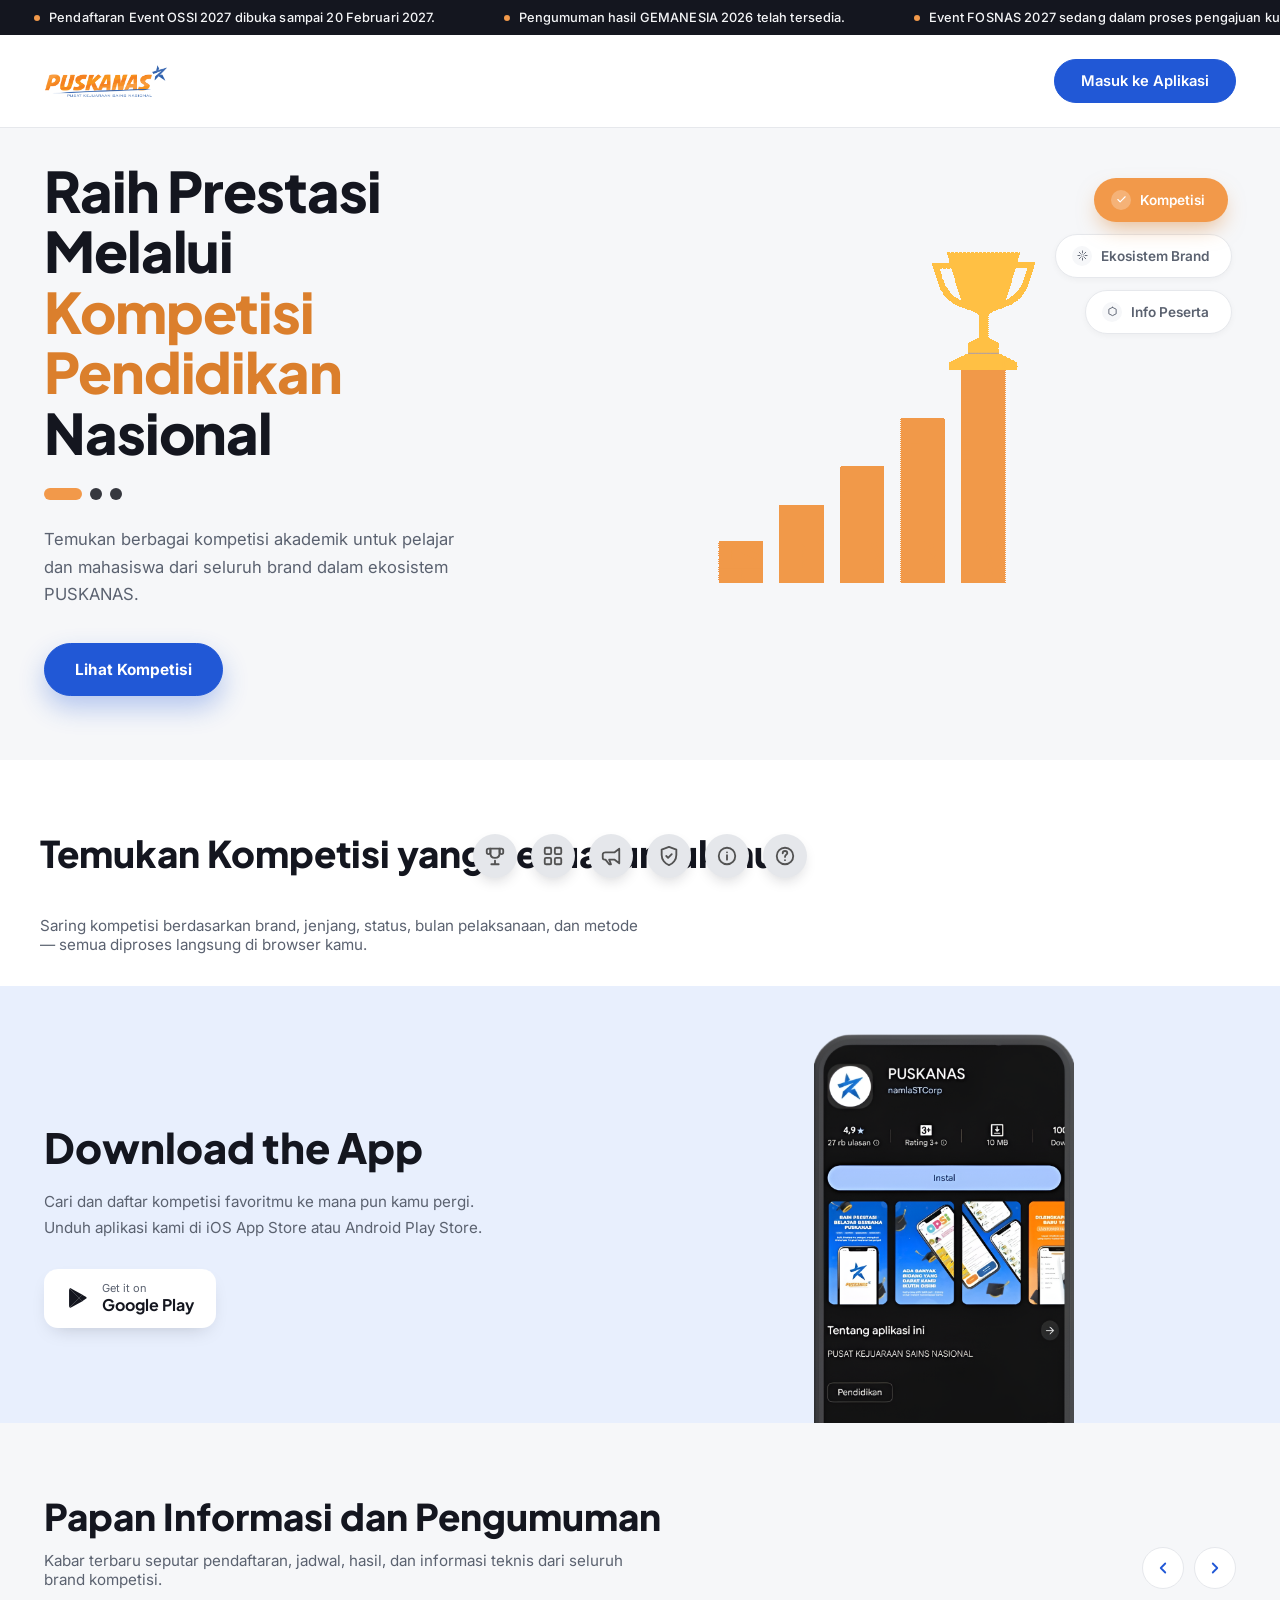
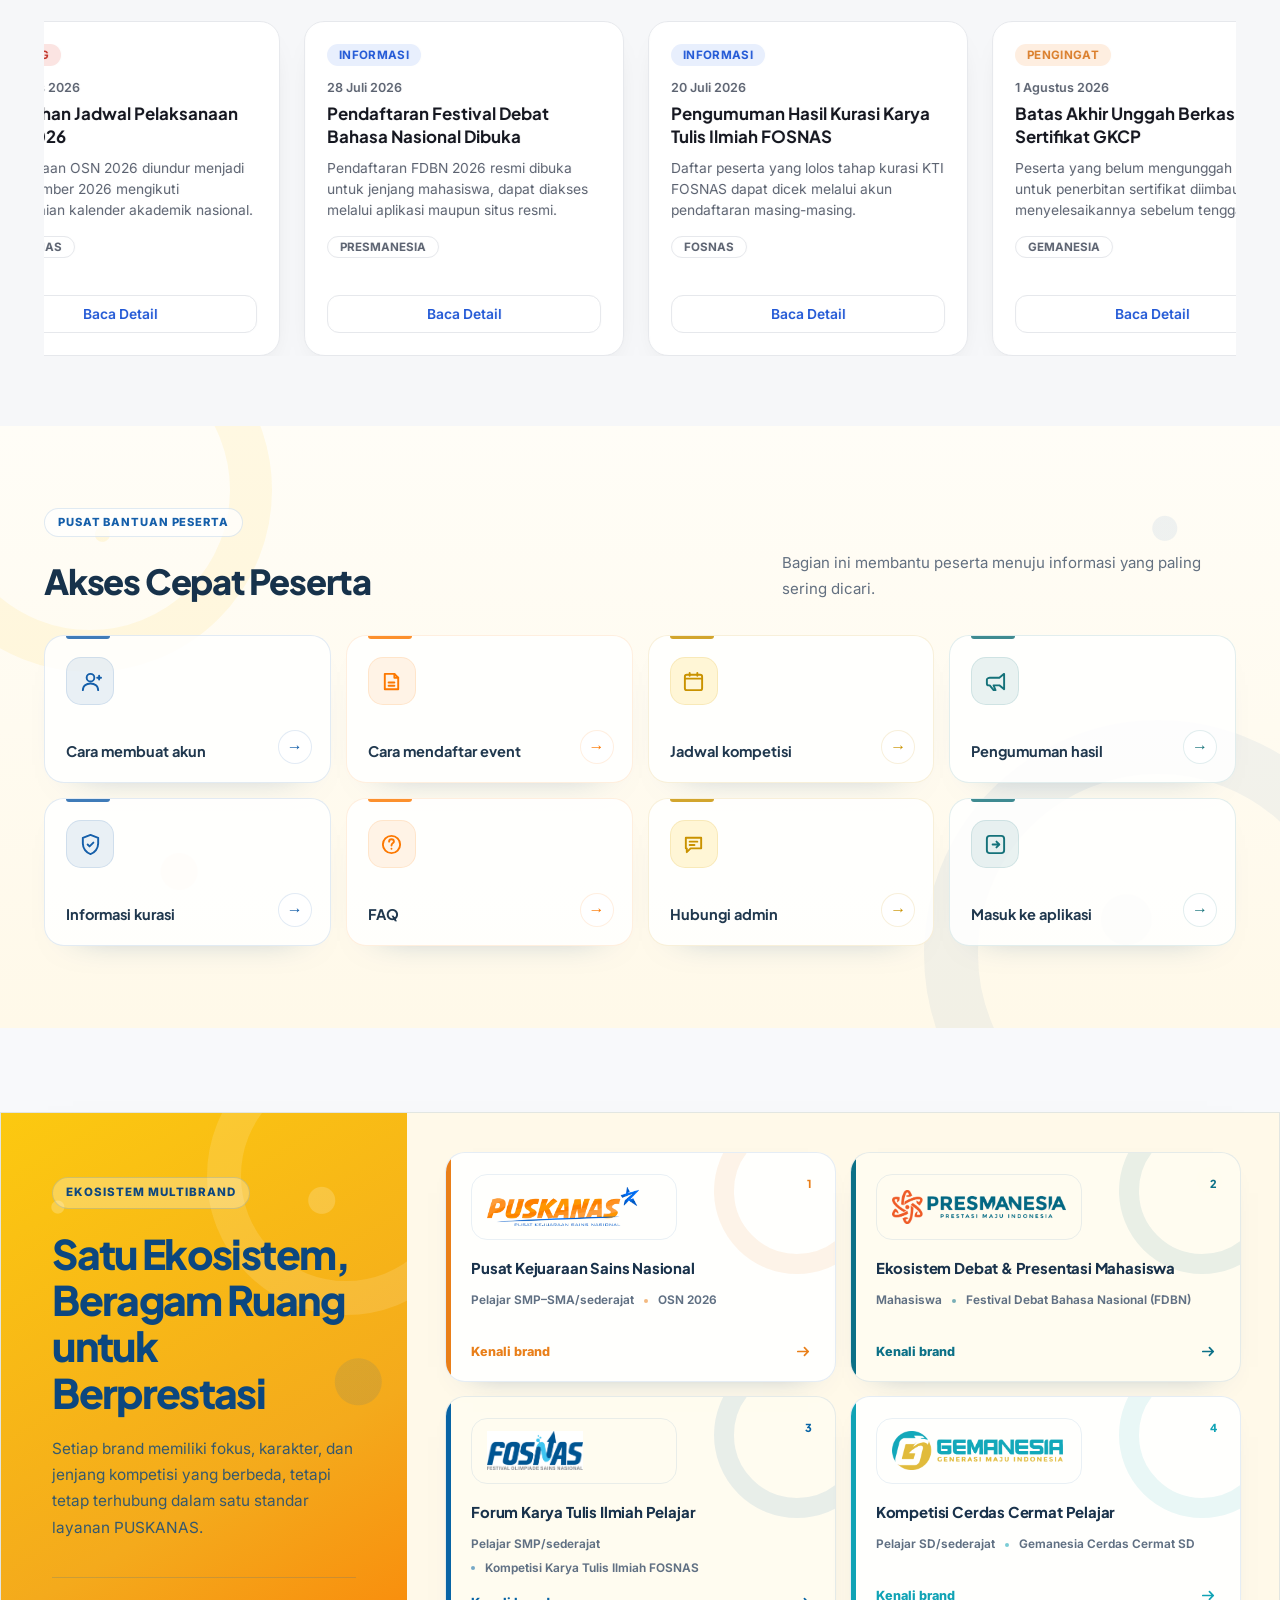
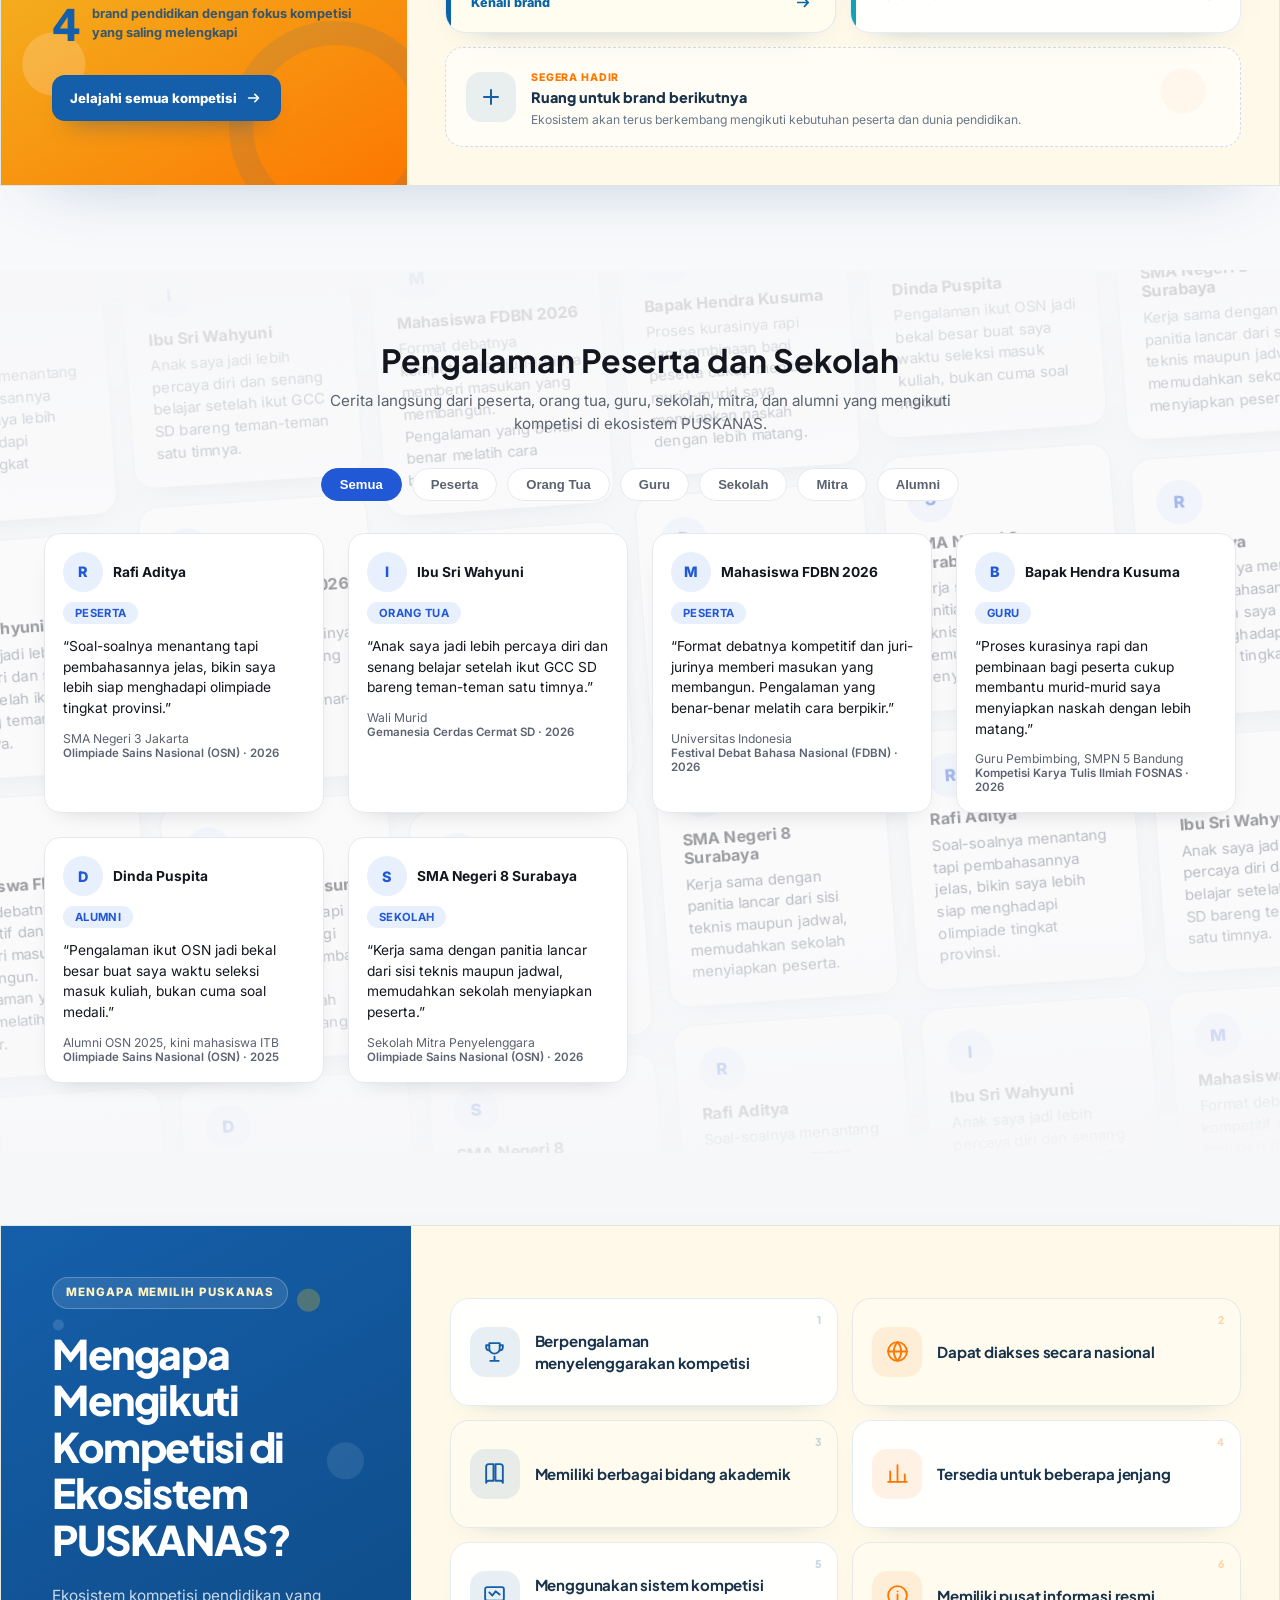
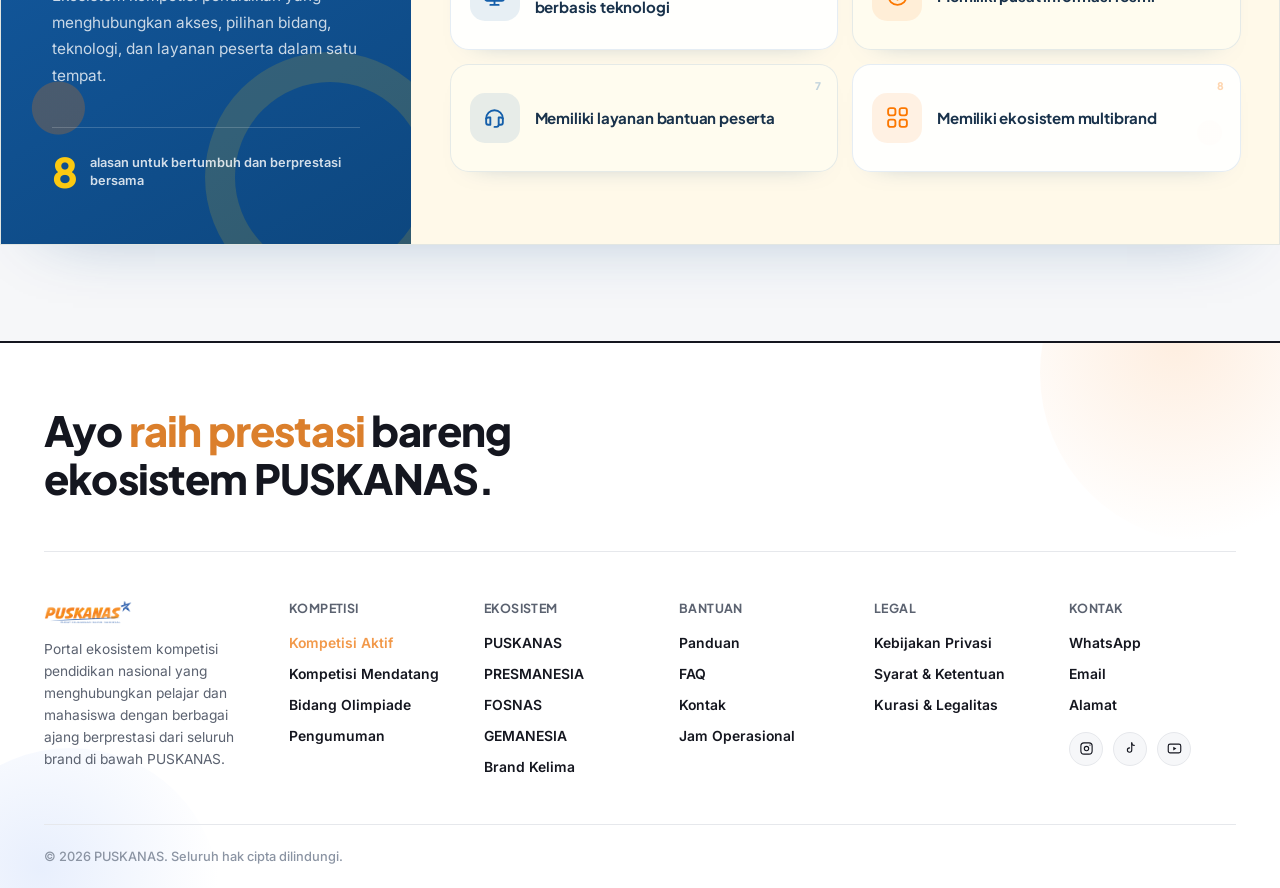
==== commit 59071c8b: "panduan update" ====
--- a/index.html
+++ b/index.html
@@ -324,7 +324,7 @@
           <span class="akses-ic"><svg viewBox="0 0 24 24" fill="none" stroke-linecap="round" stroke-linejoin="round"><path d="M12 2L20 5V11C20 16 16.5 20.5 12 22C7.5 20.5 4 16 4 11V5L12 2Z" stroke-width="2"/><path d="M9 12L11 14L15 10" stroke-width="2"/></svg></span>
           Informasi kurasi
         </a>
-        <a href="#" class="akses-item">
+        <a href="faq.html" class="akses-item">
           <span class="akses-ic"><svg viewBox="0 0 24 24" fill="none" stroke-linecap="round" stroke-linejoin="round"><circle cx="12" cy="12" r="9" stroke-width="2"/><path d="M9.5 9C9.5 7.5 10.5 6.5 12 6.5C13.5 6.5 14.5 7.5 14.5 9C14.5 10.5 12 10.5 12 13" stroke-width="2"/><circle cx="12" cy="16.5" r="1" fill="currentColor" stroke="none"/></svg></span>
           FAQ
         </a>
--- a/style.css
+++ b/style.css
@@ -2875,3 +2875,69 @@
     padding-left: 0;
   }
 }
+
+/* ---------- Halaman FAQ ---------- */
+.faq-page {
+  max-width: 780px;
+  margin: 0 auto;
+  padding: 48px 0 96px;
+}
+.faq-head {
+  text-align: center;
+  margin-bottom: 32px;
+}
+.faq-head h1 {
+  font-family: "Plus Jakarta Sans", sans-serif;
+  font-weight: 800;
+  font-size: clamp(1.8rem, 2vw + 1.2rem, 2.6rem);
+  margin-bottom: 14px;
+}
+.faq-head p {
+  color: var(--body-600);
+  font-size: 1rem;
+  line-height: 1.7;
+  max-width: 560px;
+  margin: 0 auto;
+}
+.faq-list {
+  display: flex;
+  flex-direction: column;
+  gap: 10px;
+}
+.faq-item {
+  background: var(--white);
+  border: 1px solid var(--line);
+  border-radius: 14px;
+  overflow: hidden;
+}
+.faq-question {
+  width: 100%;
+  display: flex;
+  align-items: center;
+  justify-content: space-between;
+  gap: 16px;
+  padding: 18px 20px;
+  background: none;
+  border: none;
+  cursor: pointer;
+  text-align: left;
+  font-family: inherit;
+  font-weight: 700;
+  font-size: 0.94rem;
+  color: var(--ink-900);
+}
+.faq-icon {
+  flex-shrink: 0;
+  color: var(--blue-600);
+  font-size: 1.2rem;
+  font-weight: 700;
+}
+.faq-item.is-open .faq-icon {
+  color: var(--orange-600);
+}
+.faq-answer {
+  padding: 0 20px 20px;
+  color: var(--body-600);
+  font-size: 0.9rem;
+  line-height: 1.75;
+}
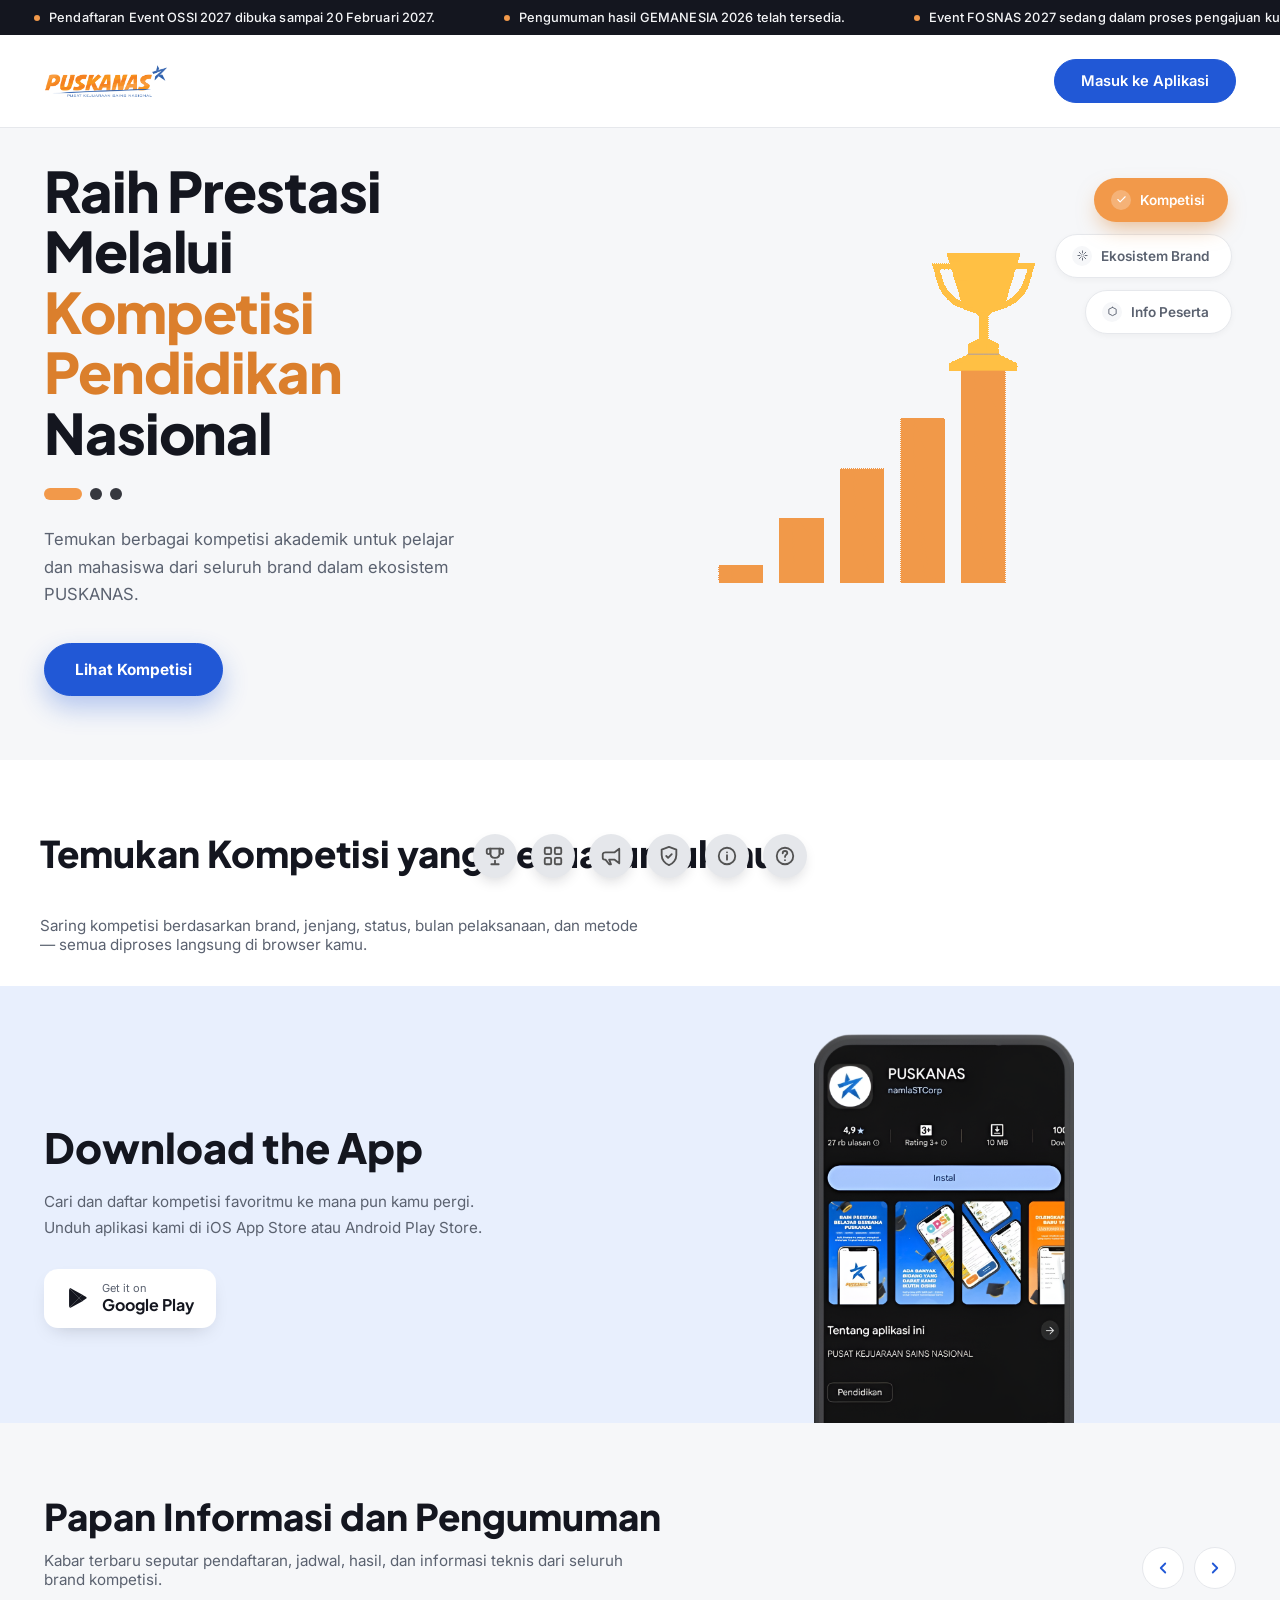
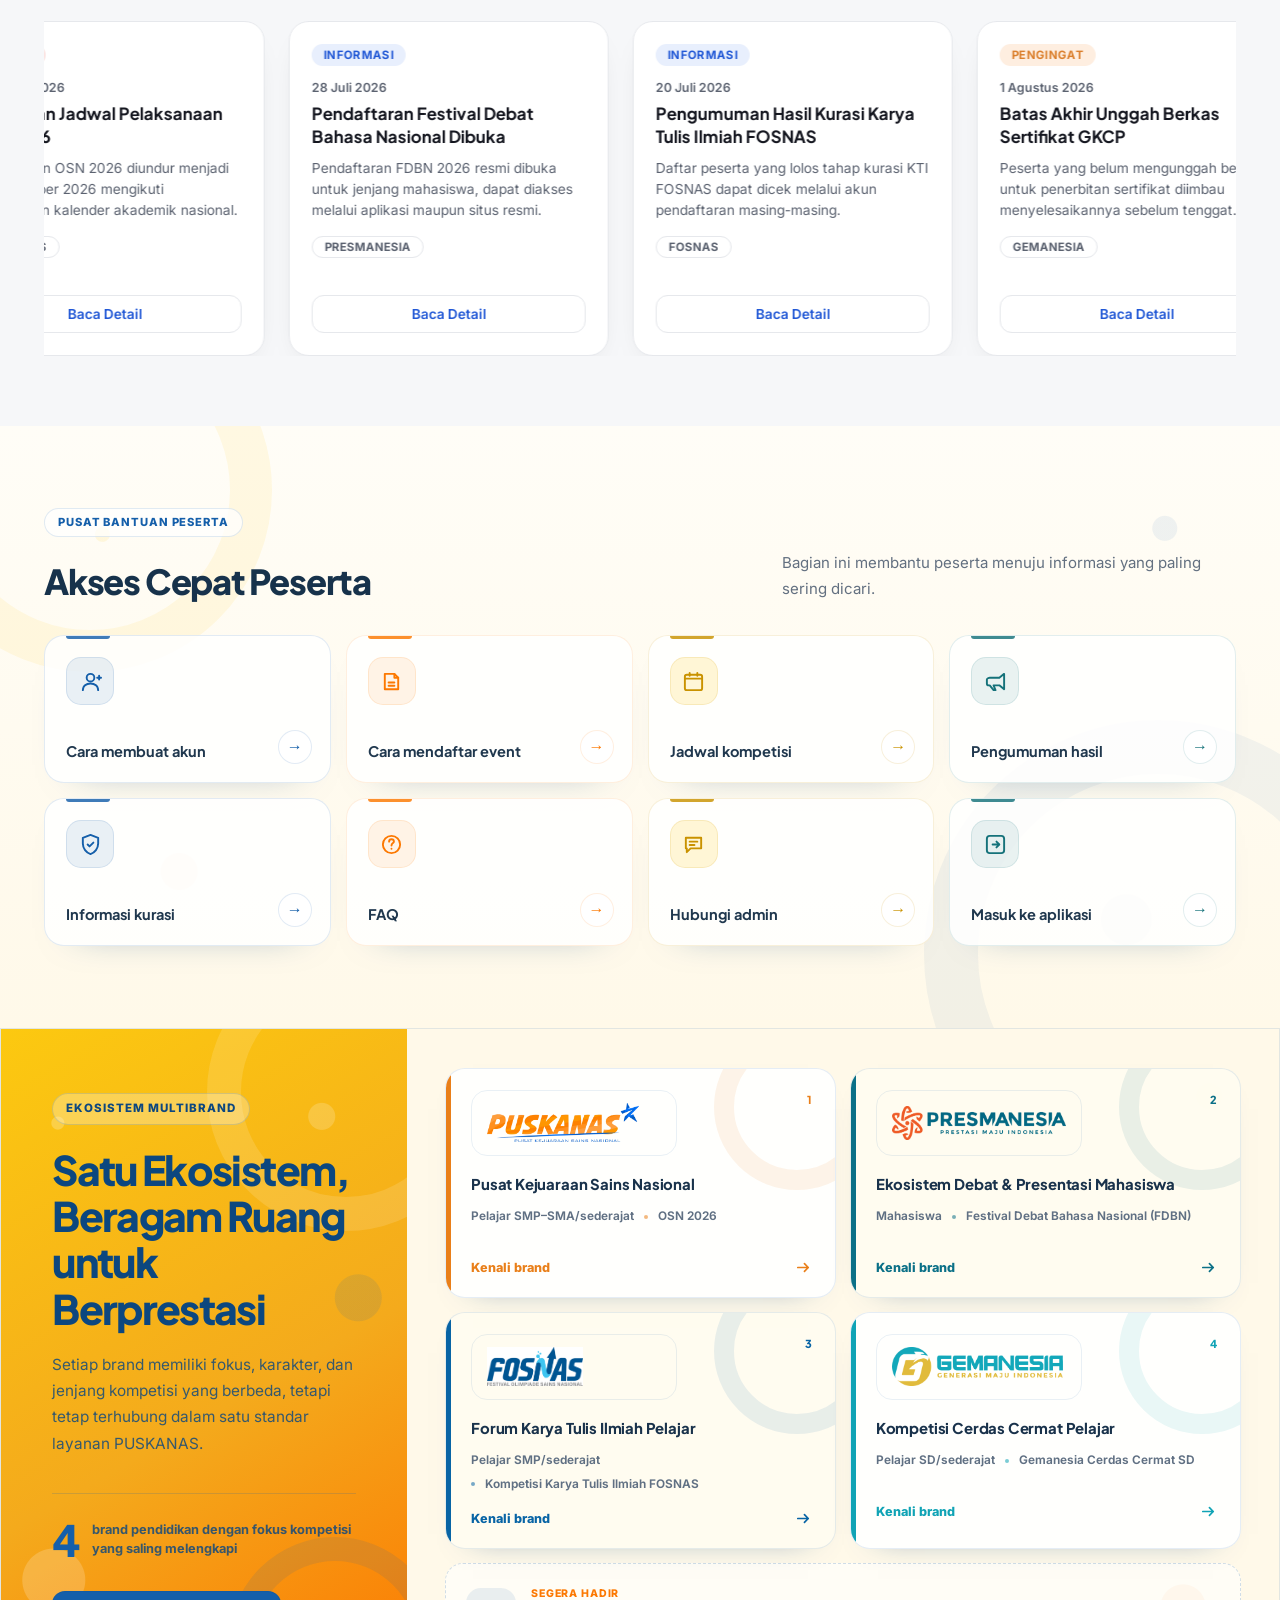
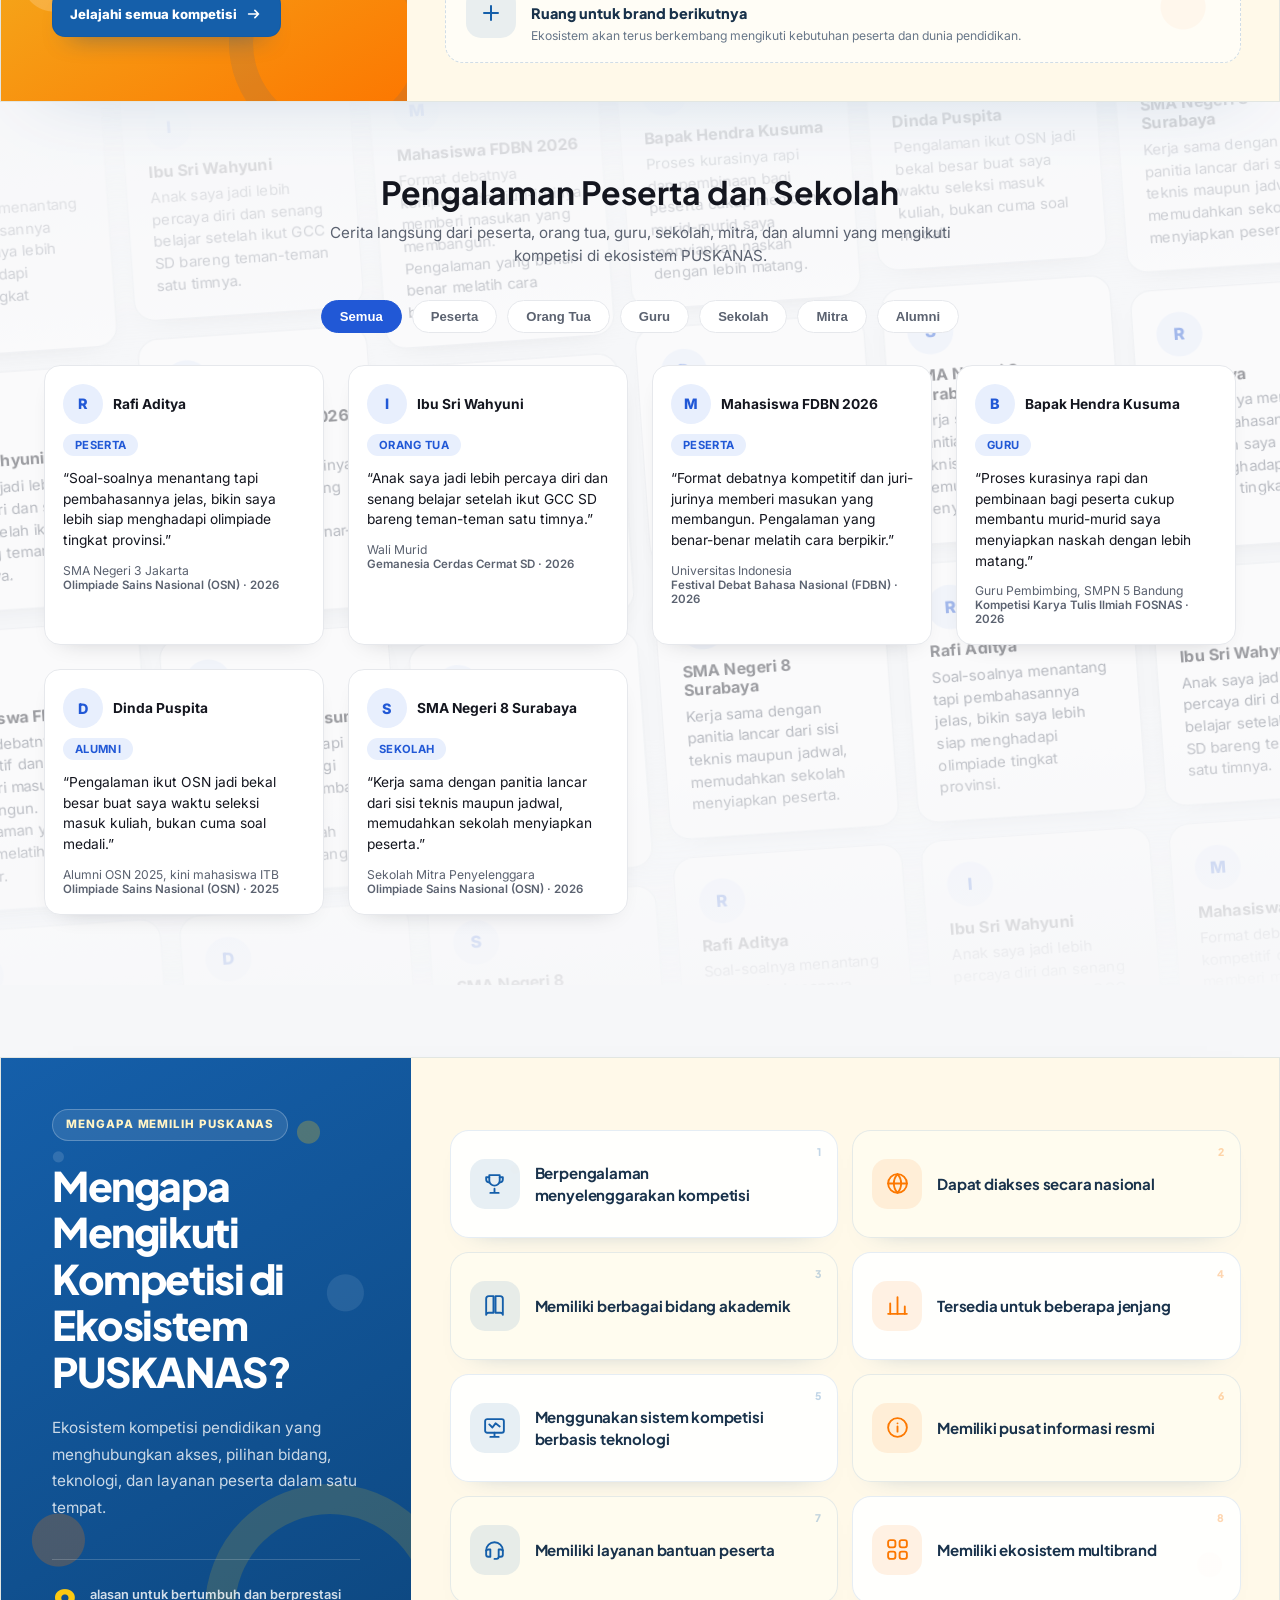
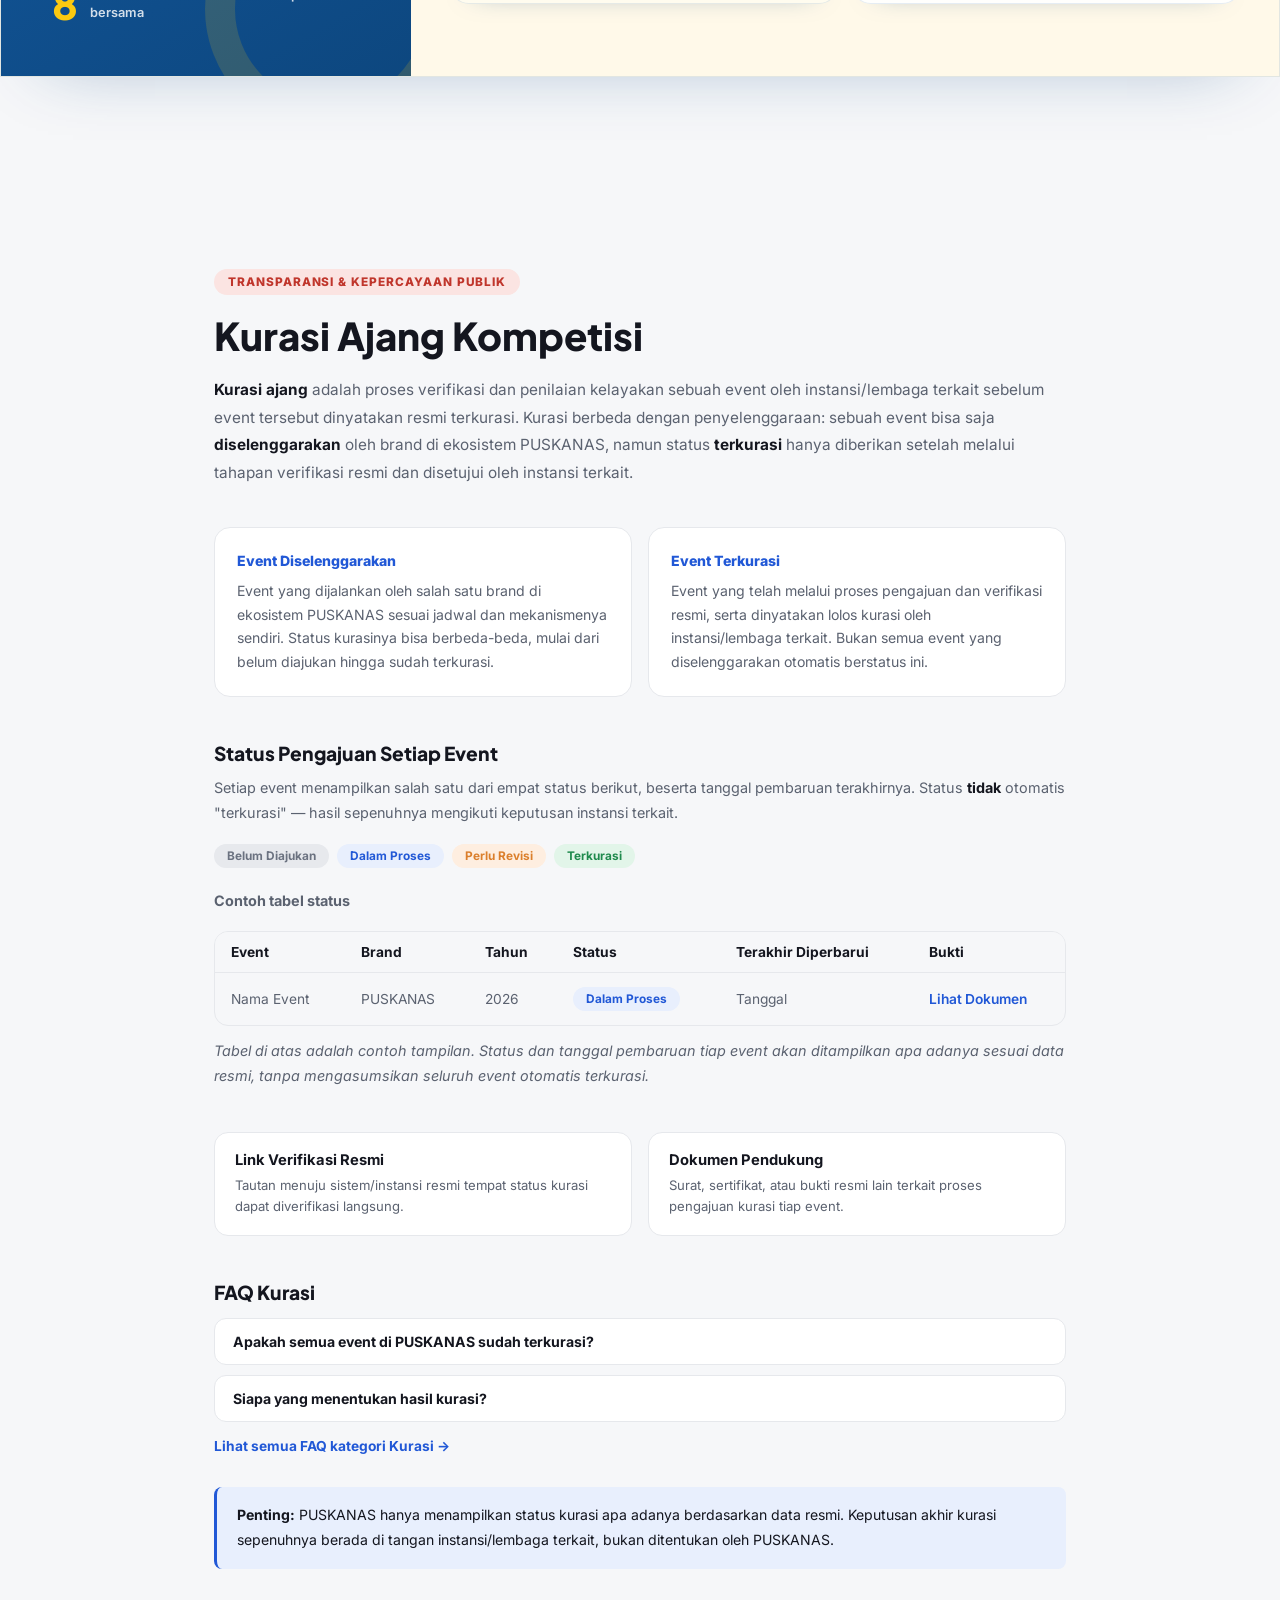
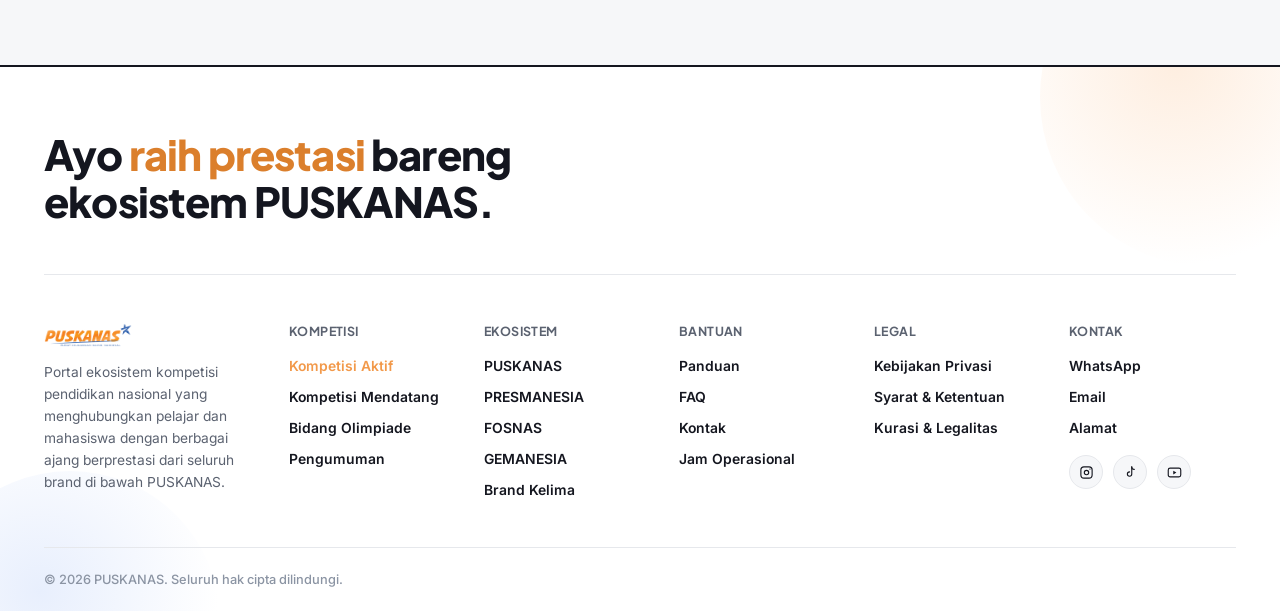
==== commit 18cd1ba8: "p" ====
--- a/index.html
+++ b/index.html
@@ -320,7 +320,7 @@
           <span class="akses-ic"><svg viewBox="0 0 24 24" fill="none" stroke-linecap="round" stroke-linejoin="round"><path d="M3 10V14C3 15 4 16 5 16H6L10 21H12L10 16H16L21 20V4L16 8H10H6C5 8 3 9 3 10Z" stroke-width="2"/></svg></span>
           Pengumuman hasil
         </a>
-        <a href="#" class="akses-item">
+        <a href="#kurasi" class="akses-item">
           <span class="akses-ic"><svg viewBox="0 0 24 24" fill="none" stroke-linecap="round" stroke-linejoin="round"><path d="M12 2L20 5V11C20 16 16.5 20.5 12 22C7.5 20.5 4 16 4 11V5L12 2Z" stroke-width="2"/><path d="M9 12L11 14L15 10" stroke-width="2"/></svg></span>
           Informasi kurasi
         </a>
@@ -516,7 +516,93 @@
     </div>
   </section>
 
-    
+  <section class="kurasi-section" id="kurasi" aria-labelledby="kurasiTitle">
+    <div class="kurasi-inner">
+
+      <div class="kurasi-intro">
+        <span class="kurasi-eyebrow">Transparansi &amp; Kepercayaan Publik</span>
+        <h2 id="kurasiTitle">Kurasi Ajang Kompetisi</h2>
+        <p><strong>Kurasi ajang</strong> adalah proses verifikasi dan penilaian kelayakan sebuah event oleh instansi/lembaga terkait sebelum event tersebut dinyatakan resmi terkurasi. Kurasi berbeda dengan penyelenggaraan: sebuah event bisa saja <strong>diselenggarakan</strong> oleh brand di ekosistem PUSKANAS, namun status <strong>terkurasi</strong> hanya diberikan setelah melalui tahapan verifikasi resmi dan disetujui oleh instansi terkait.</p>
+      </div>
+
+      <div class="kurasi-compare">
+        <div class="kurasi-compare-card">
+          <span class="kurasi-compare-tag">Event Diselenggarakan</span>
+          <p>Event yang dijalankan oleh salah satu brand di ekosistem PUSKANAS sesuai jadwal dan mekanismenya sendiri. Status kurasinya bisa berbeda-beda, mulai dari belum diajukan hingga sudah terkurasi.</p>
+        </div>
+        <div class="kurasi-compare-card">
+          <span class="kurasi-compare-tag">Event Terkurasi</span>
+          <p>Event yang telah melalui proses pengajuan dan verifikasi resmi, serta dinyatakan lolos kurasi oleh instansi/lembaga terkait. Bukan semua event yang diselenggarakan otomatis berstatus ini.</p>
+        </div>
+      </div>
+
+      <div class="kurasi-status-block">
+        <h3>Status Pengajuan Setiap Event</h3>
+        <p>Setiap event menampilkan salah satu dari empat status berikut, beserta tanggal pembaruan terakhirnya. Status <strong>tidak</strong> otomatis "terkurasi" — hasil sepenuhnya mengikuti keputusan instansi terkait.</p>
+
+        <div class="kurasi-legend">
+          <span class="kurasi-badge kurasi-badge--belum">Belum Diajukan</span>
+          <span class="kurasi-badge kurasi-badge--proses">Dalam Proses</span>
+          <span class="kurasi-badge kurasi-badge--revisi">Perlu Revisi</span>
+          <span class="kurasi-badge kurasi-badge--selesai">Terkurasi</span>
+        </div>
+
+        <p class="kurasi-table-caption">Contoh tabel status</p>
+        <div class="kurasi-table-wrap">
+          <table class="kurasi-table">
+            <thead>
+              <tr>
+                <th>Event</th>
+                <th>Brand</th>
+                <th>Tahun</th>
+                <th>Status</th>
+                <th>Terakhir Diperbarui</th>
+                <th>Bukti</th>
+              </tr>
+            </thead>
+            <tbody>
+              <tr>
+                <td>Nama Event</td>
+                <td>PUSKANAS</td>
+                <td>2026</td>
+                <td><span class="kurasi-badge kurasi-badge--proses">Dalam Proses</span></td>
+                <td>Tanggal</td>
+                <td><a href="#">Lihat Dokumen</a></td>
+              </tr>
+            </tbody>
+          </table>
+        </div>
+        <p class="kurasi-table-note">Tabel di atas adalah contoh tampilan. Status dan tanggal pembaruan tiap event akan ditampilkan apa adanya sesuai data resmi, tanpa mengasumsikan seluruh event otomatis terkurasi.</p>
+      </div>
+
+      <div class="kurasi-links">
+        <a href="#" class="kurasi-link-card" target="_blank" rel="noopener">
+          <span class="kurasi-link-title">Link Verifikasi Resmi</span>
+          <span class="kurasi-link-desc">Tautan menuju sistem/instansi resmi tempat status kurasi dapat diverifikasi langsung.</span>
+        </a>
+        <a href="#" class="kurasi-link-card" target="_blank" rel="noopener">
+          <span class="kurasi-link-title">Dokumen Pendukung</span>
+          <span class="kurasi-link-desc">Surat, sertifikat, atau bukti resmi lain terkait proses pengajuan kurasi tiap event.</span>
+        </a>
+      </div>
+
+      <div class="kurasi-faq">
+        <h3>FAQ Kurasi</h3>
+        <details class="kurasi-faq-item">
+          <summary>Apakah semua event di PUSKANAS sudah terkurasi?</summary>
+          <p>Tidak. Status kurasi berbeda-beda untuk setiap event, mulai dari belum diajukan sampai terkurasi. Periksa status pada tabel di setiap halaman event.</p>
+        </details>
+        <details class="kurasi-faq-item">
+          <summary>Siapa yang menentukan hasil kurasi?</summary>
+          <p>Hasil kurasi ditentukan oleh instansi/lembaga terkait melalui proses verifikasi resmi, bukan oleh PUSKANAS secara sepihak.</p>
+        </details>
+        <a href="faq.html" class="kurasi-faq-more">Lihat semua FAQ kategori Kurasi &rarr;</a>
+      </div>
+
+      <p class="kurasi-disclaimer"><strong>Penting:</strong> PUSKANAS hanya menampilkan status kurasi apa adanya berdasarkan data resmi. Keputusan akhir kurasi sepenuhnya berada di tangan instansi/lembaga terkait, bukan ditentukan oleh PUSKANAS.</p>
+
+    </div>
+  </section>
 
   <footer>
     <div class="footer-inner">
--- a/style.css
+++ b/style.css
@@ -1073,7 +1073,7 @@
 .akses-cepat-inner {
   position: relative;
   max-width: 1360px;
-  margin: 0 auto;
+  margin: 0;
   padding: 0 44px;
 }
 
@@ -1339,13 +1339,13 @@
   --ekosistem-yellow: #fcc910;
   --ekosistem-orange: #fc7801;
   --ekosistem-cream: #fff9e9;
-  padding: 84px 0;
+  padding: 0 0;
   background: #f8f9fb;
 }
 
 .ekosistem-inner {
   max-width: 1360px;
-  margin: 0 auto;
+  margin: 0;
   
 }
 
@@ -1855,6 +1855,98 @@
     transform: none;
   }
 }
+/* panduan */
+
+.guidev2-page {
+  --g-blue:#155faa; --g-blue-dark:#0e4b87; --g-blue-soft:#eaf3fb;
+  --g-yellow:#fcc910; --g-orange:#fc7801; --g-ink:#17324b;
+  --g-muted:#65798b; --g-line:#dbe6ee; --g-surface:#ffffff;
+  background-color:#fffaf0;
+  background-image:
+    radial-gradient(circle at 12% 18%,rgba(21,95,170,.035) 0 10px,transparent 11px),
+    radial-gradient(circle at 82% 33%,rgba(252,120,1,.04) 0 14px,transparent 15px),
+    radial-gradient(circle at 48% 78%,rgba(252,201,16,.055) 0 18px,transparent 19px);
+  background-size:220px 210px,330px 310px,430px 390px;
+  color:var(--g-ink);
+}
+.guidev2-page header {background:rgba(255,255,255,.96);border-bottom:1px solid rgba(21,95,170,.1)}
+.guidev2-page .header-inner {max-width:1240px;padding:20px 24px}
+.guidev2-page .guidev2-header-link {margin-left:auto;margin-right:18px;color:#52697b;font-size:.86rem;font-weight:700;text-decoration:none}
+.guidev2-page .guidev2-header-link:hover {color:var(--g-blue)}
+.guidev2-shell {width:min(1180px,calc(100% - 40px));margin:0 auto;padding:34px 0 86px}
+.guidev2-hero {position:relative;display:grid;grid-template-columns:minmax(0,1.2fr) minmax(300px,.8fr);gap:48px;align-items:center;overflow:hidden;padding:58px;border-radius:30px;background:linear-gradient(135deg,#155faa 0%,#104d8d 100%);box-shadow:0 22px 55px rgba(14,69,124,.16)}
+.guidev2-hero::before {content:"";position:absolute;inset:0;pointer-events:none;background:radial-gradient(circle at 12% 18%,rgba(255,255,255,.14) 0 9px,transparent 10px) 0 0/110px 104px,radial-gradient(circle at 88% 76%,rgba(252,201,16,.17) 0 15px,transparent 16px) 0 0/184px 174px}
+.guidev2-hero-copy,.guidev2-flow {position:relative;z-index:1}
+.guidev2-eyebrow,.guidev2-kicker,.guidev2-label {display:inline-flex;align-items:center;gap:9px;font-size:.72rem;font-weight:800;letter-spacing:.1em;text-transform:uppercase}
+.guidev2-eyebrow {margin-bottom:18px;color:#fff}
+.guidev2-eyebrow::before,.guidev2-kicker::before {content:"";width:22px;height:3px;border-radius:99px;background:var(--g-yellow)}
+.guidev2-hero h1 {min-height:0;max-width:700px;margin:0 0 18px;color:#fff;font-family:"Plus Jakarta Sans",sans-serif;font-size:clamp(2.45rem,4.2vw,4.15rem);line-height:1.05;letter-spacing:-.045em}
+.guidev2-hero-copy>p {max-width:660px;margin:0 0 28px;color:rgba(255,255,255,.8);font-size:1rem;line-height:1.75}
+.guidev2-actions {display:flex;flex-wrap:wrap;gap:12px}
+.guidev2-primary,.guidev2-secondary {display:inline-flex;align-items:center;justify-content:center;min-height:48px;padding:13px 19px;border-radius:13px;font-size:.87rem;font-weight:800;text-decoration:none;transition:transform .2s ease,background .2s ease}
+.guidev2-primary {gap:9px;background:var(--g-yellow);color:#17324b}
+.guidev2-secondary {border:1px solid rgba(255,255,255,.34);background:rgba(255,255,255,.09);color:#fff}
+.guidev2-primary:hover,.guidev2-secondary:hover {transform:translateY(-2px)}
+.guidev2-primary svg,.guidev2-open-app svg {width:18px;height:18px;fill:none;stroke:currentColor;stroke-width:2;stroke-linecap:round;stroke-linejoin:round}
+.guidev2-flow {padding:23px;border:1px solid rgba(255,255,255,.18);border-radius:22px;background:rgba(255,255,255,.11);backdrop-filter:blur(8px)}
+.guidev2-flow-head {display:flex;align-items:center;justify-content:space-between;gap:14px;margin-bottom:18px}
+.guidev2-flow-head span {color:rgba(255,255,255,.66);font-size:.72rem;font-weight:700;text-transform:uppercase;letter-spacing:.08em}
+.guidev2-flow-head strong {color:#fff;font-family:"Plus Jakarta Sans",sans-serif;font-size:1rem}
+.guidev2-flow-list {display:grid;gap:8px}
+.guidev2-flow-item {display:grid;grid-template-columns:39px 1fr;gap:12px;align-items:center;padding:11px;border-radius:14px;background:rgba(255,255,255,.1)}
+.guidev2-flow-item>b {display:grid;place-items:center;width:39px;height:39px;border-radius:12px;background:#fff;color:var(--g-blue);font-size:.73rem}
+.guidev2-flow-item strong {display:block;color:#fff;font-size:.82rem}
+.guidev2-flow-item small {display:block;margin-top:3px;color:rgba(255,255,255,.64);font-size:.69rem}
+.guidev2-section {margin-top:66px}
+.guidev2-heading {display:grid;grid-template-columns:minmax(0,1fr) minmax(260px,470px);gap:42px;align-items:end;margin-bottom:24px}
+.guidev2-kicker,.guidev2-label {color:var(--g-orange)}
+.guidev2-heading h2,.guidev2-content-head h2 {margin:10px 0 0;color:var(--g-ink);font-family:"Plus Jakarta Sans",sans-serif;font-size:clamp(1.8rem,3vw,2.65rem);line-height:1.15;letter-spacing:-.035em}
+.guidev2-heading>p,.guidev2-content-head>p {margin:0;color:var(--g-muted);font-size:.92rem;line-height:1.7}
+.guidev2-quick-grid {display:grid;grid-template-columns:repeat(2,minmax(0,1fr));gap:12px}
+.guidev2-quick {display:grid;grid-template-columns:44px minmax(0,1fr) 28px;gap:13px;align-items:center;min-height:82px;padding:14px 16px;border:1px solid rgba(21,95,170,.12);border-radius:17px;background:rgba(255,255,255,.94);color:inherit;text-decoration:none;box-shadow:0 8px 24px rgba(18,65,110,.045);transition:border-color .2s ease,transform .2s ease,box-shadow .2s ease}
+.guidev2-quick:hover {transform:translateY(-2px);border-color:rgba(21,95,170,.28);box-shadow:0 14px 28px rgba(18,65,110,.08)}
+.guidev2-quick>span {display:grid;place-items:center;width:44px;height:44px;border-radius:13px;background:var(--g-blue-soft);color:var(--g-blue);font-size:.72rem;font-weight:850}
+.guidev2-quick:nth-child(3n+2)>span {background:#fff6d6;color:#7b6100}
+.guidev2-quick:nth-child(3n)>span {background:#fff0e3;color:#c65d00}
+.guidev2-quick strong {display:block;color:var(--g-ink);font-family:"Plus Jakarta Sans",sans-serif;font-size:.91rem}
+.guidev2-quick small {display:block;margin-top:4px;color:var(--g-muted);font-size:.74rem;line-height:1.45}
+.guidev2-quick>svg,.guidev2-chevron svg {width:19px;height:19px;fill:none;stroke:currentColor;stroke-width:2.1;stroke-linecap:round;stroke-linejoin:round}
+.guidev2-quick>svg {color:#8da1b0}
+.guidev2-content-head {max-width:760px;margin-bottom:24px}
+.guidev2-content-head>p {margin-top:12px}
+.guidev2-list {display:grid;gap:13px}
+.guidev2-item {scroll-margin-top:100px;overflow:hidden;border:1px solid rgba(21,95,170,.13);border-radius:19px;background:rgba(255,255,255,.97);box-shadow:0 8px 24px rgba(18,65,110,.05)}
+.guidev2-item:target {border-color:rgba(252,120,1,.55);box-shadow:0 0 0 4px rgba(252,120,1,.09)}
+.guidev2-item[open] {border-color:rgba(21,95,170,.3)}
+.guidev2-item>summary {display:grid;grid-template-columns:49px minmax(0,1fr) 38px;gap:14px;align-items:center;min-height:84px;padding:16px 18px;cursor:pointer;list-style:none}
+.guidev2-item>summary::-webkit-details-marker {display:none}
+.guidev2-number {display:grid;place-items:center;width:49px;height:49px;border-radius:15px;background:var(--g-blue-soft);color:var(--g-blue);font-size:.75rem;font-weight:850}
+.guidev2-summary-copy {display:grid;gap:4px}
+.guidev2-summary-copy strong {color:var(--g-ink);font-family:"Plus Jakarta Sans",sans-serif;font-size:1rem}
+.guidev2-summary-copy small {color:var(--g-muted);font-size:.76rem;line-height:1.45}
+.guidev2-chevron {display:grid;place-items:center;width:36px;height:36px;border-radius:11px;background:#f2f6f9;color:var(--g-blue);transition:transform .2s ease,background .2s ease,color .2s ease}
+.guidev2-item[open] .guidev2-chevron {transform:rotate(180deg);background:var(--g-blue);color:#fff}
+.guidev2-body {display:grid;grid-template-columns:minmax(0,1.35fr) minmax(270px,.65fr);gap:24px;padding:26px;border-top:1px solid var(--g-line);background:linear-gradient(180deg,rgba(234,243,251,.45),rgba(255,255,255,0) 150px)}
+.guidev2-label {margin-bottom:16px}
+.guidev2-steps {counter-reset:step;display:grid;gap:10px;margin:0;padding:0;list-style:none}
+.guidev2-steps li {counter-increment:step;position:relative;min-height:40px;padding:8px 0 8px 49px;color:var(--g-ink);font-size:.87rem;line-height:1.65}
+.guidev2-steps li::before {content:counter(step);position:absolute;top:4px;left:0;display:grid;place-items:center;width:35px;height:35px;border-radius:11px;background:var(--g-blue-soft);color:var(--g-blue);font-size:.72rem;font-weight:850}
+.guidev2-chip {display:inline-flex;padding:2px 7px;border-radius:7px;background:#fff0e3;color:#b95700;font-size:.78rem;font-weight:750}
+.guidev2-body-aside {display:grid;align-content:start;gap:11px}
+.guidev2-purpose,.guidev2-note {padding:16px;border-radius:14px}
+.guidev2-purpose {border:1px solid rgba(21,95,170,.12);background:#fff}
+.guidev2-note {background:#fff6d6}
+.guidev2-purpose span,.guidev2-note span {display:block;margin-bottom:7px;color:var(--g-ink);font-size:.73rem;font-weight:850;text-transform:uppercase;letter-spacing:.06em}
+.guidev2-purpose p,.guidev2-note p {margin:0;color:var(--g-muted);font-size:.79rem;line-height:1.6}
+.guidev2-note p {color:#685a30}
+.guidev2-open-app {display:inline-flex;align-items:center;justify-content:center;gap:8px;min-height:44px;padding:11px 15px;border-radius:12px;background:var(--g-blue);color:#fff;font-size:.8rem;font-weight:800;text-decoration:none}
+.guidev2-help {display:flex;align-items:center;justify-content:space-between;gap:30px;margin-top:56px;padding:30px 34px;border-radius:22px;background:linear-gradient(135deg,#155faa,#104b87);color:#fff}
+.guidev2-help h2 {margin:0 0 7px;color:#fff;font-family:"Plus Jakarta Sans",sans-serif;font-size:clamp(1.4rem,2.4vw,2rem)}
+.guidev2-help p {margin:0;color:rgba(255,255,255,.73);font-size:.86rem;line-height:1.6}
+.guidev2-help a {flex:0 0 auto;display:inline-flex;align-items:center;justify-content:center;min-height:46px;padding:12px 17px;border-radius:12px;background:var(--g-yellow);color:#17324b;font-size:.82rem;font-weight:850;text-decoration:none}
+@media(max-width:900px){.guidev2-hero{grid-template-columns:1fr;padding:44px}.guidev2-flow{max-width:620px}.guidev2-heading{grid-template-columns:1fr;gap:12px;align-items:start}.guidev2-body{grid-template-columns:1fr}}
+@media(max-width:680px){.guidev2-page .header-inner{padding:16px}.guidev2-page .logo img{height:28px}.guidev2-page .guidev2-header-link{display:none}.guidev2-page .btn-app{padding:10px 13px;font-size:.75rem}.guidev2-shell{width:min(100% - 28px,1180px);padding-top:18px}.guidev2-hero{gap:28px;padding:34px 23px;border-radius:23px}.guidev2-hero h1{font-size:clamp(2.05rem,10vw,3rem)}.guidev2-actions{flex-direction:column}.guidev2-primary,.guidev2-secondary{width:100%}.guidev2-section{margin-top:52px}.guidev2-quick-grid{grid-template-columns:1fr}.guidev2-quick small{display:none}.guidev2-item>summary{grid-template-columns:43px minmax(0,1fr) 32px;gap:11px;min-height:74px;padding:13px}.guidev2-number{width:43px;height:43px}.guidev2-summary-copy small{display:none}.guidev2-chevron{width:32px;height:32px}.guidev2-body{padding:20px 15px}.guidev2-help{align-items:flex-start;flex-direction:column;padding:26px 22px}.guidev2-help a{width:100%}}
+@media(prefers-reduced-motion:reduce){.guidev2-page *{scroll-behavior:auto!important}.guidev2-primary,.guidev2-secondary,.guidev2-quick,.guidev2-chevron{transition:none}}
 
 /* ---------- Halaman Detail Brand ---------- */
 .brand-hero {
@@ -2941,3 +3033,262 @@
   font-size: 0.9rem;
   line-height: 1.75;
 }
+
+/* ---------- Section Kurasi ---------- */
+:root {
+  --green-600: #1f8a4d;
+  --green-100: #e2f5e9;
+}
+.kurasi-section {
+  padding: 96px 0;
+}
+.kurasi-inner {
+  max-width: 900px;
+  margin: 0 auto;
+  padding: 0 24px;
+}
+.kurasi-eyebrow {
+  display: inline-block;
+  padding: 6px 14px;
+  border-radius: 999px;
+  background: var(--red-100);
+  color: var(--red-600);
+  font-size: 0.74rem;
+  font-weight: 800;
+  letter-spacing: 0.08em;
+  text-transform: uppercase;
+  margin-bottom: 16px;
+}
+.kurasi-intro h2 {
+  font-family: "Plus Jakarta Sans", sans-serif;
+  font-weight: 800;
+  font-size: clamp(1.8rem, 2vw + 1.2rem, 2.4rem);
+  margin-bottom: 16px;
+}
+.kurasi-intro p {
+  color: var(--body-600);
+  font-size: 0.96rem;
+  line-height: 1.8;
+  margin-bottom: 40px;
+}
+.kurasi-intro p strong {
+  color: var(--ink-900);
+}
+
+.kurasi-compare {
+  display: grid;
+  grid-template-columns: 1fr 1fr;
+  gap: 16px;
+  margin-bottom: 44px;
+}
+.kurasi-compare-card {
+  background: var(--white);
+  border: 1px solid var(--line);
+  border-radius: 16px;
+  padding: 22px;
+}
+.kurasi-compare-tag {
+  display: inline-block;
+  font-weight: 800;
+  font-size: 0.88rem;
+  color: var(--blue-600);
+  margin-bottom: 10px;
+}
+.kurasi-compare-card p {
+  color: var(--body-600);
+  font-size: 0.88rem;
+  line-height: 1.7;
+}
+
+.kurasi-status-block {
+  margin-bottom: 44px;
+}
+.kurasi-status-block h3 {
+  font-family: "Plus Jakarta Sans", sans-serif;
+  font-weight: 800;
+  font-size: 1.2rem;
+  margin-bottom: 10px;
+}
+.kurasi-status-block > p {
+  color: var(--body-600);
+  font-size: 0.9rem;
+  line-height: 1.75;
+  margin-bottom: 18px;
+}
+.kurasi-status-block > p strong {
+  color: var(--ink-900);
+}
+
+.kurasi-legend {
+  display: flex;
+  flex-wrap: wrap;
+  gap: 8px;
+  margin-bottom: 20px;
+}
+.kurasi-badge {
+  display: inline-block;
+  font-size: 0.74rem;
+  font-weight: 700;
+  padding: 5px 13px;
+  border-radius: 999px;
+  white-space: nowrap;
+}
+.kurasi-badge--belum {
+  background: #e7e9ed;
+  color: #6b7280;
+}
+.kurasi-badge--proses {
+  background: var(--blue-100);
+  color: var(--blue-600);
+}
+.kurasi-badge--revisi {
+  background: var(--orange-100);
+  color: var(--orange-600);
+}
+.kurasi-badge--selesai {
+  background: var(--green-100);
+  color: var(--green-600);
+}
+
+.kurasi-table-caption {
+  font-weight: 700;
+  font-size: 0.86rem;
+  color: var(--ink-900);
+  margin-bottom: 10px;
+}
+.kurasi-table-wrap {
+  overflow-x: auto;
+  border: 1px solid var(--line);
+  border-radius: 14px;
+  margin-bottom: 12px;
+}
+.kurasi-table {
+  width: 100%;
+  border-collapse: collapse;
+  font-size: 0.86rem;
+  min-width: 640px;
+}
+.kurasi-table th {
+  text-align: left;
+  background: var(--bg);
+  color: var(--ink-900);
+  font-weight: 700;
+  padding: 12px 16px;
+  border-bottom: 1px solid var(--line);
+  white-space: nowrap;
+}
+.kurasi-table td {
+  padding: 14px 16px;
+  border-bottom: 1px solid var(--line);
+  color: var(--body-600);
+  vertical-align: middle;
+}
+.kurasi-table tbody tr:last-child td {
+  border-bottom: none;
+}
+.kurasi-table td a {
+  color: var(--blue-600);
+  font-weight: 600;
+  text-decoration: none;
+}
+.kurasi-table td a:hover {
+  text-decoration: underline;
+}
+.kurasi-table-note {
+  color: var(--body-600);
+  font-size: 0.82rem;
+  line-height: 1.7;
+  font-style: italic;
+}
+
+.kurasi-links {
+  display: grid;
+  grid-template-columns: 1fr 1fr;
+  gap: 16px;
+  margin-bottom: 44px;
+}
+.kurasi-link-card {
+  display: flex;
+  flex-direction: column;
+  gap: 6px;
+  background: var(--white);
+  border: 1px solid var(--line);
+  border-radius: 14px;
+  padding: 18px 20px;
+  text-decoration: none;
+  transition: border-color 0.2s ease;
+}
+.kurasi-link-card:hover {
+  border-color: var(--blue-600);
+}
+.kurasi-link-title {
+  font-weight: 700;
+  font-size: 0.92rem;
+  color: var(--ink-900);
+}
+.kurasi-link-desc {
+  font-size: 0.82rem;
+  color: var(--body-600);
+  line-height: 1.6;
+}
+
+.kurasi-faq {
+  margin-bottom: 32px;
+}
+.kurasi-faq h3 {
+  font-family: "Plus Jakarta Sans", sans-serif;
+  font-weight: 800;
+  font-size: 1.2rem;
+  margin-bottom: 14px;
+}
+.kurasi-faq-item {
+  background: var(--white);
+  border: 1px solid var(--line);
+  border-radius: 12px;
+  padding: 14px 18px;
+  margin-bottom: 10px;
+}
+.kurasi-faq-item summary {
+  cursor: pointer;
+  font-weight: 700;
+  font-size: 0.88rem;
+  color: var(--ink-900);
+  list-style: none;
+}
+.kurasi-faq-item summary::-webkit-details-marker {
+  display: none;
+}
+.kurasi-faq-item p {
+  margin-top: 10px;
+  color: var(--body-600);
+  font-size: 0.86rem;
+  line-height: 1.7;
+}
+.kurasi-faq-more {
+  display: inline-block;
+  margin-top: 6px;
+  color: var(--blue-600);
+  font-weight: 700;
+  font-size: 0.86rem;
+  text-decoration: none;
+}
+.kurasi-faq-more:hover {
+  text-decoration: underline;
+}
+
+.kurasi-disclaimer {
+  background: var(--blue-100);
+  border-left: 3px solid var(--blue-600);
+  border-radius: 8px;
+  padding: 16px 20px;
+  color: var(--ink-900);
+  font-size: 0.88rem;
+  line-height: 1.75;
+}
+
+@media (max-width: 720px) {
+  .kurasi-compare,
+  .kurasi-links {
+    grid-template-columns: 1fr;
+  }
+}
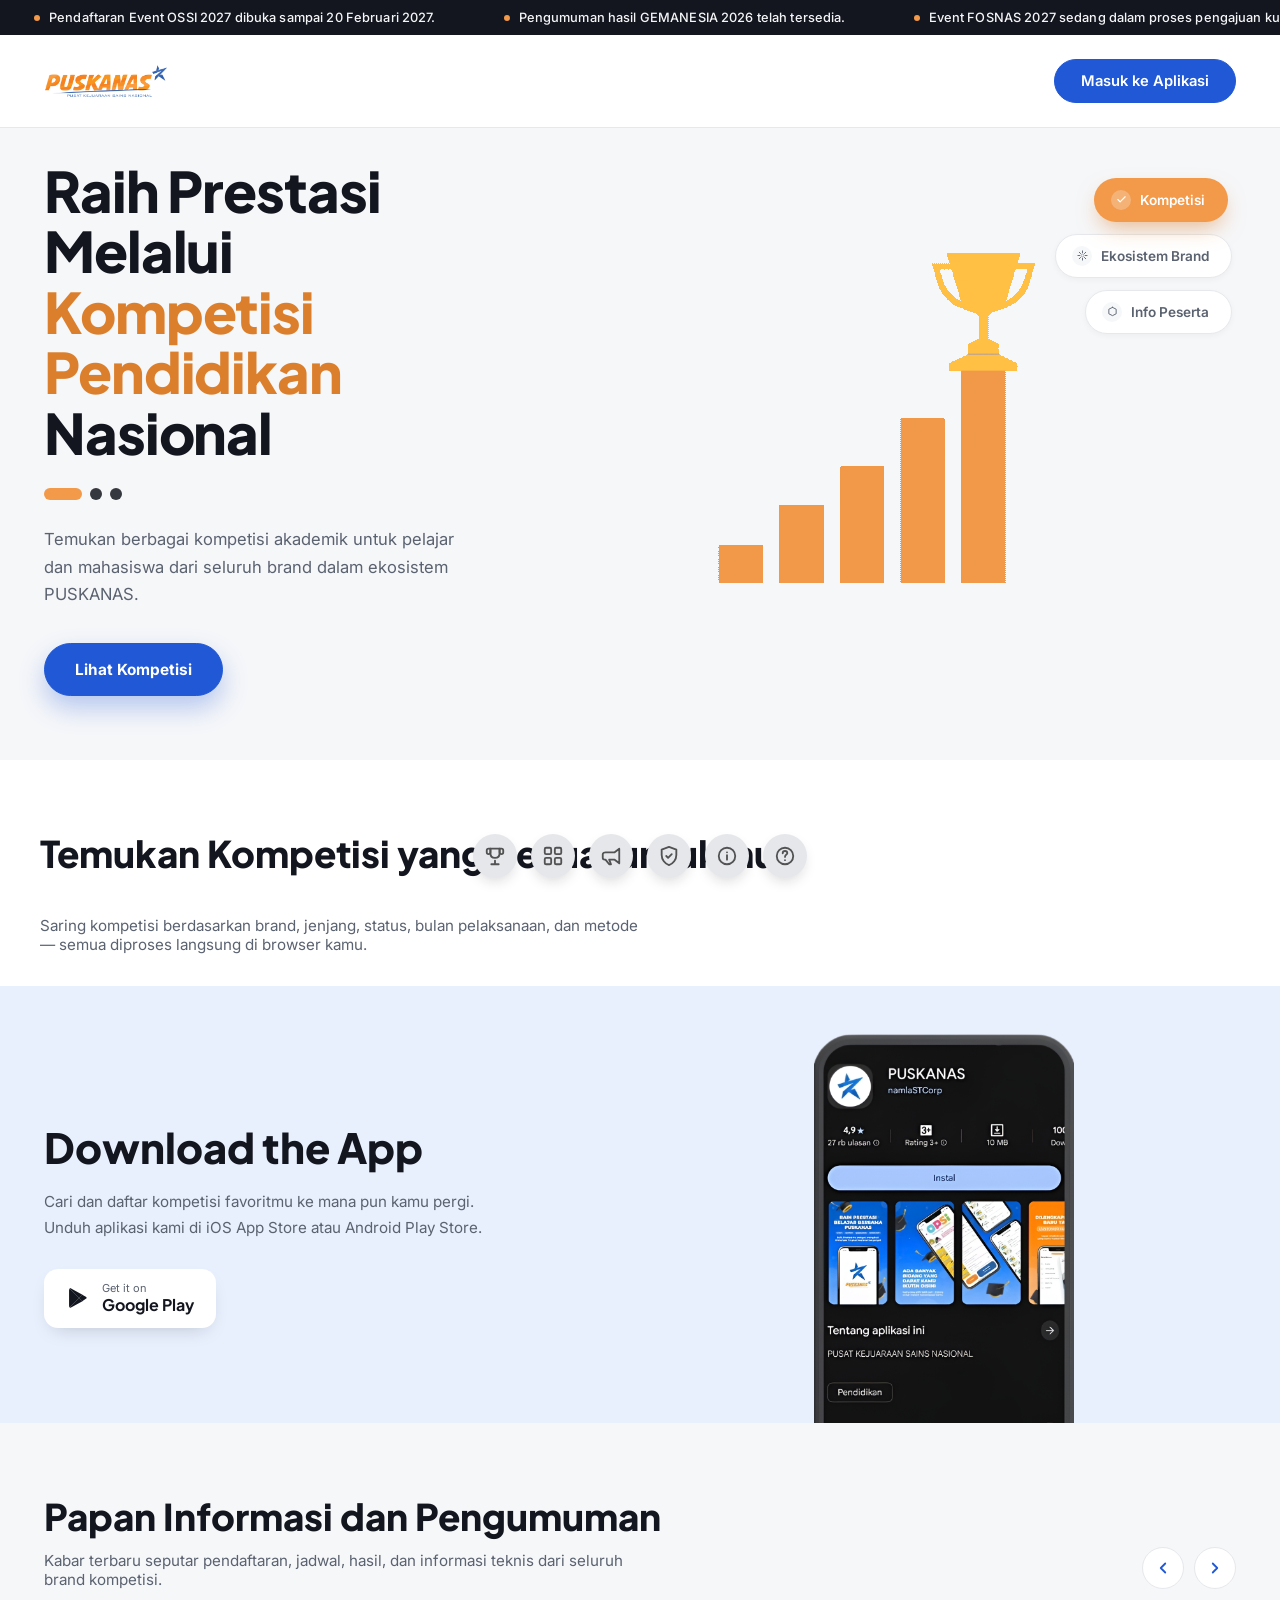
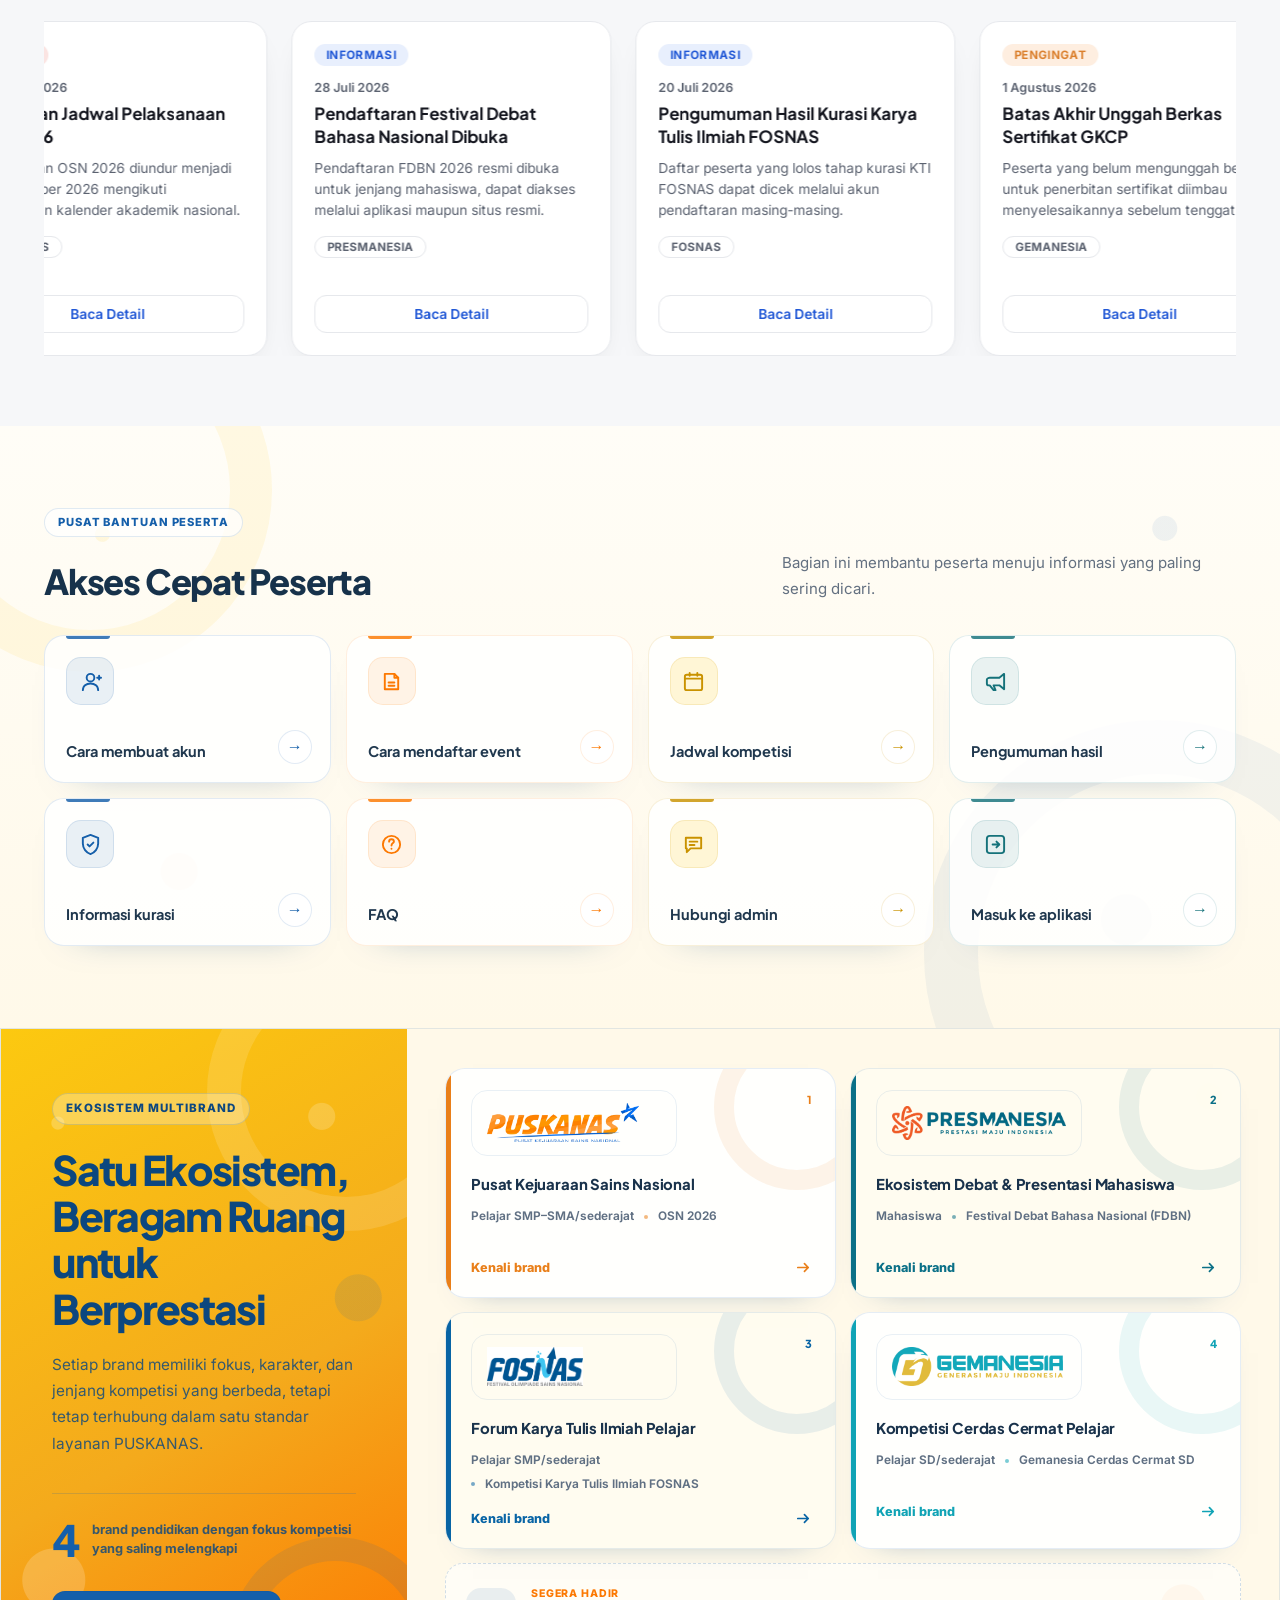
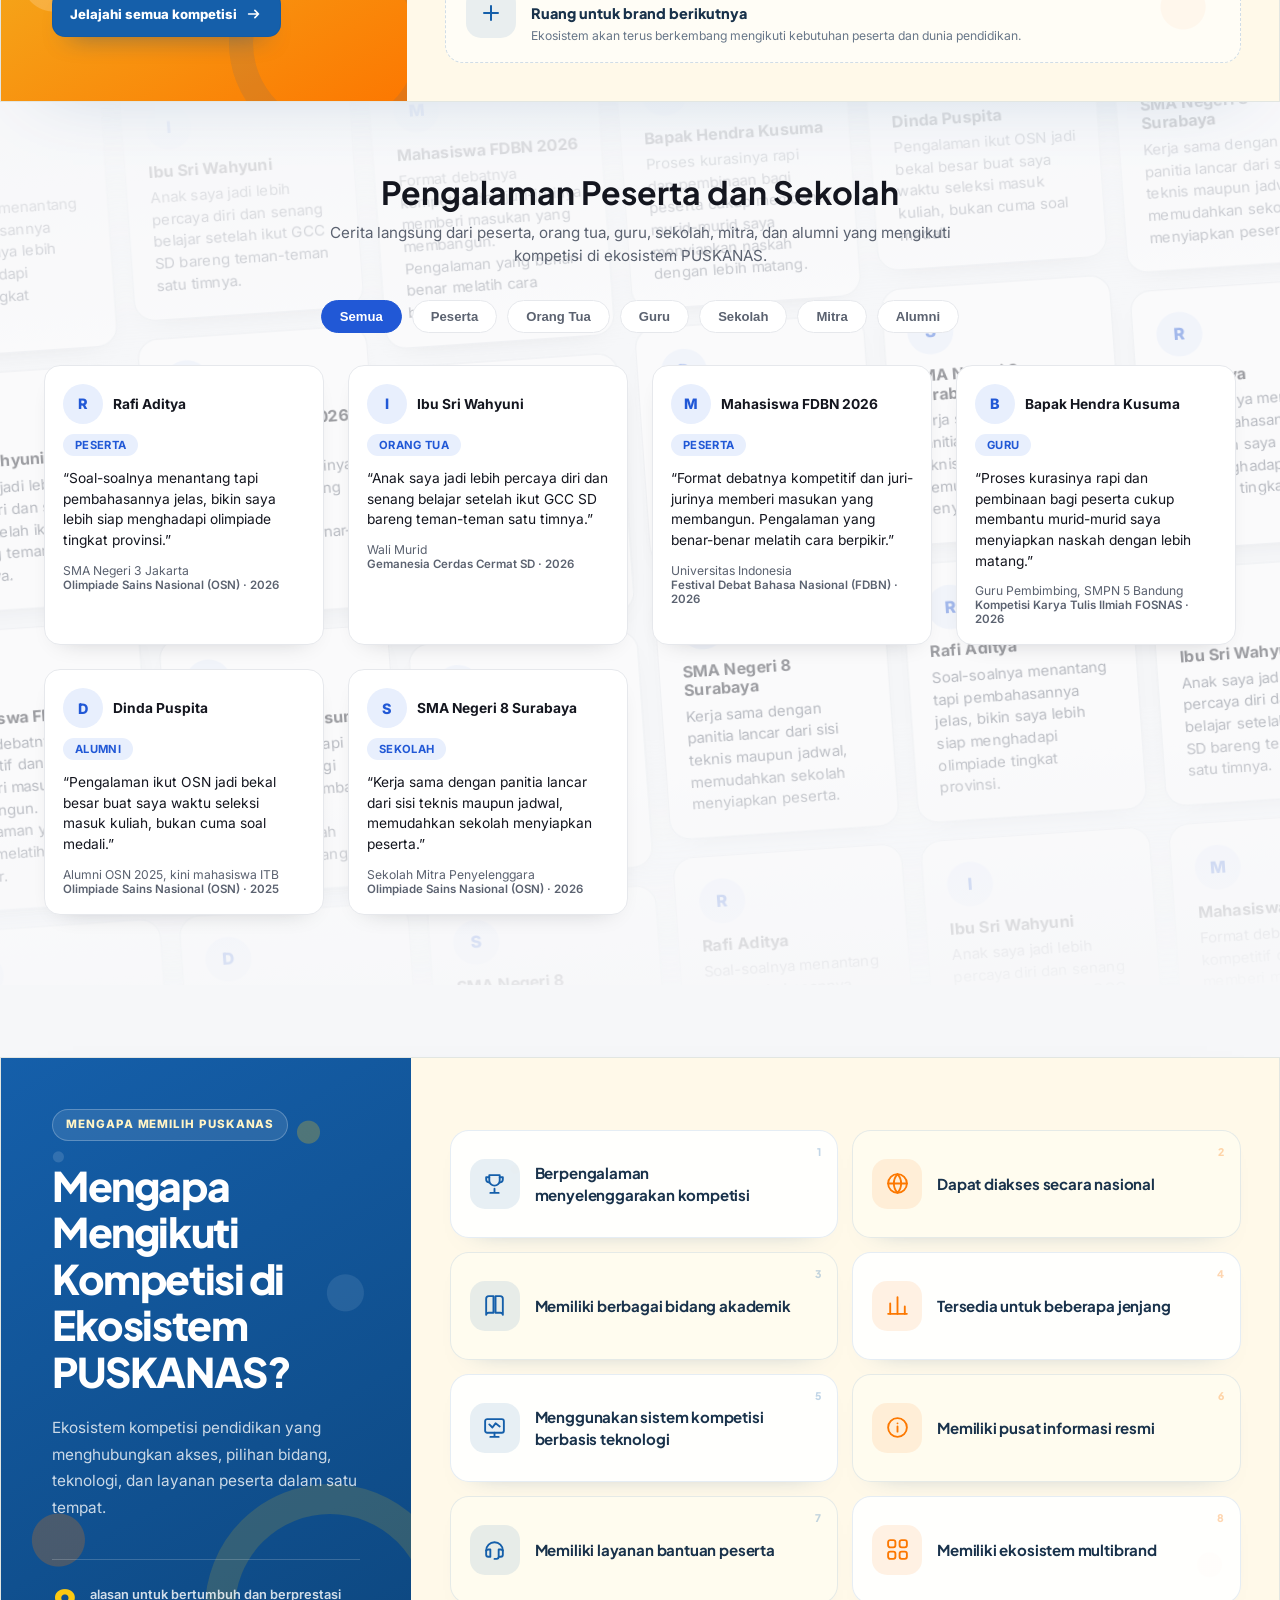
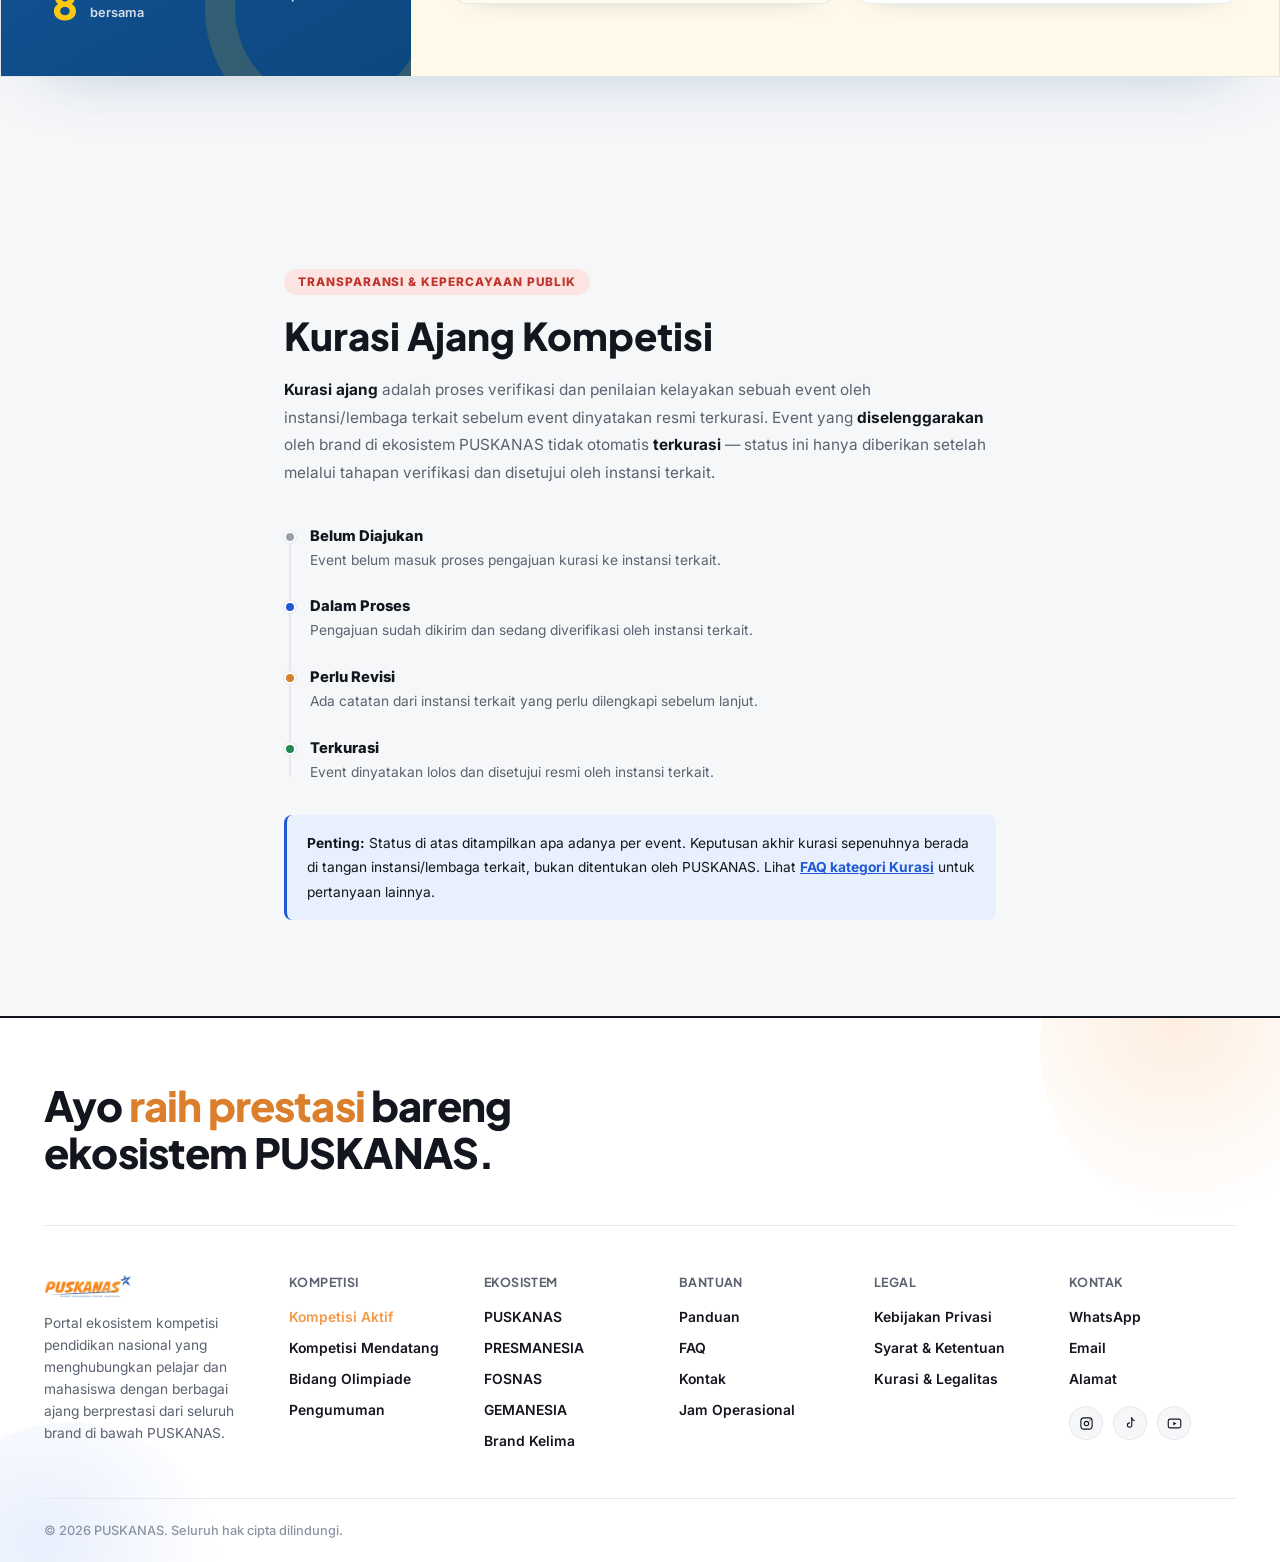
==== commit 8be18aa7: "in" ====
--- a/index.html
+++ b/index.html
@@ -522,84 +522,41 @@
       <div class="kurasi-intro">
         <span class="kurasi-eyebrow">Transparansi &amp; Kepercayaan Publik</span>
         <h2 id="kurasiTitle">Kurasi Ajang Kompetisi</h2>
-        <p><strong>Kurasi ajang</strong> adalah proses verifikasi dan penilaian kelayakan sebuah event oleh instansi/lembaga terkait sebelum event tersebut dinyatakan resmi terkurasi. Kurasi berbeda dengan penyelenggaraan: sebuah event bisa saja <strong>diselenggarakan</strong> oleh brand di ekosistem PUSKANAS, namun status <strong>terkurasi</strong> hanya diberikan setelah melalui tahapan verifikasi resmi dan disetujui oleh instansi terkait.</p>
-      </div>
-
-      <div class="kurasi-compare">
-        <div class="kurasi-compare-card">
-          <span class="kurasi-compare-tag">Event Diselenggarakan</span>
-          <p>Event yang dijalankan oleh salah satu brand di ekosistem PUSKANAS sesuai jadwal dan mekanismenya sendiri. Status kurasinya bisa berbeda-beda, mulai dari belum diajukan hingga sudah terkurasi.</p>
-        </div>
-        <div class="kurasi-compare-card">
-          <span class="kurasi-compare-tag">Event Terkurasi</span>
-          <p>Event yang telah melalui proses pengajuan dan verifikasi resmi, serta dinyatakan lolos kurasi oleh instansi/lembaga terkait. Bukan semua event yang diselenggarakan otomatis berstatus ini.</p>
-        </div>
-      </div>
-
-      <div class="kurasi-status-block">
-        <h3>Status Pengajuan Setiap Event</h3>
-        <p>Setiap event menampilkan salah satu dari empat status berikut, beserta tanggal pembaruan terakhirnya. Status <strong>tidak</strong> otomatis "terkurasi" — hasil sepenuhnya mengikuti keputusan instansi terkait.</p>
-
-        <div class="kurasi-legend">
-          <span class="kurasi-badge kurasi-badge--belum">Belum Diajukan</span>
-          <span class="kurasi-badge kurasi-badge--proses">Dalam Proses</span>
-          <span class="kurasi-badge kurasi-badge--revisi">Perlu Revisi</span>
-          <span class="kurasi-badge kurasi-badge--selesai">Terkurasi</span>
-        </div>
-
-        <p class="kurasi-table-caption">Contoh tabel status</p>
-        <div class="kurasi-table-wrap">
-          <table class="kurasi-table">
-            <thead>
-              <tr>
-                <th>Event</th>
-                <th>Brand</th>
-                <th>Tahun</th>
-                <th>Status</th>
-                <th>Terakhir Diperbarui</th>
-                <th>Bukti</th>
-              </tr>
-            </thead>
-            <tbody>
-              <tr>
-                <td>Nama Event</td>
-                <td>PUSKANAS</td>
-                <td>2026</td>
-                <td><span class="kurasi-badge kurasi-badge--proses">Dalam Proses</span></td>
-                <td>Tanggal</td>
-                <td><a href="#">Lihat Dokumen</a></td>
-              </tr>
-            </tbody>
-          </table>
-        </div>
-        <p class="kurasi-table-note">Tabel di atas adalah contoh tampilan. Status dan tanggal pembaruan tiap event akan ditampilkan apa adanya sesuai data resmi, tanpa mengasumsikan seluruh event otomatis terkurasi.</p>
-      </div>
-
-      <div class="kurasi-links">
-        <a href="#" class="kurasi-link-card" target="_blank" rel="noopener">
-          <span class="kurasi-link-title">Link Verifikasi Resmi</span>
-          <span class="kurasi-link-desc">Tautan menuju sistem/instansi resmi tempat status kurasi dapat diverifikasi langsung.</span>
-        </a>
-        <a href="#" class="kurasi-link-card" target="_blank" rel="noopener">
-          <span class="kurasi-link-title">Dokumen Pendukung</span>
-          <span class="kurasi-link-desc">Surat, sertifikat, atau bukti resmi lain terkait proses pengajuan kurasi tiap event.</span>
-        </a>
-      </div>
-
-      <div class="kurasi-faq">
-        <h3>FAQ Kurasi</h3>
-        <details class="kurasi-faq-item">
-          <summary>Apakah semua event di PUSKANAS sudah terkurasi?</summary>
-          <p>Tidak. Status kurasi berbeda-beda untuk setiap event, mulai dari belum diajukan sampai terkurasi. Periksa status pada tabel di setiap halaman event.</p>
-        </details>
-        <details class="kurasi-faq-item">
-          <summary>Siapa yang menentukan hasil kurasi?</summary>
-          <p>Hasil kurasi ditentukan oleh instansi/lembaga terkait melalui proses verifikasi resmi, bukan oleh PUSKANAS secara sepihak.</p>
-        </details>
-        <a href="faq.html" class="kurasi-faq-more">Lihat semua FAQ kategori Kurasi &rarr;</a>
-      </div>
-
-      <p class="kurasi-disclaimer"><strong>Penting:</strong> PUSKANAS hanya menampilkan status kurasi apa adanya berdasarkan data resmi. Keputusan akhir kurasi sepenuhnya berada di tangan instansi/lembaga terkait, bukan ditentukan oleh PUSKANAS.</p>
+        <p><strong>Kurasi ajang</strong> adalah proses verifikasi dan penilaian kelayakan sebuah event oleh instansi/lembaga terkait sebelum event dinyatakan resmi terkurasi. Event yang <strong>diselenggarakan</strong> oleh brand di ekosistem PUSKANAS tidak otomatis <strong>terkurasi</strong> — status ini hanya diberikan setelah melalui tahapan verifikasi dan disetujui oleh instansi terkait.</p>
+      </div>
+
+      <div class="kurasi-timeline">
+        <div class="kurasi-tl-item">
+          <span class="kurasi-tl-dot kurasi-badge--belum"></span>
+          <div class="kurasi-tl-body">
+            <span class="kurasi-tl-label">Belum Diajukan</span>
+            <p>Event belum masuk proses pengajuan kurasi ke instansi terkait.</p>
+          </div>
+        </div>
+        <div class="kurasi-tl-item">
+          <span class="kurasi-tl-dot kurasi-badge--proses"></span>
+          <div class="kurasi-tl-body">
+            <span class="kurasi-tl-label">Dalam Proses</span>
+            <p>Pengajuan sudah dikirim dan sedang diverifikasi oleh instansi terkait.</p>
+          </div>
+        </div>
+        <div class="kurasi-tl-item">
+          <span class="kurasi-tl-dot kurasi-badge--revisi"></span>
+          <div class="kurasi-tl-body">
+            <span class="kurasi-tl-label">Perlu Revisi</span>
+            <p>Ada catatan dari instansi terkait yang perlu dilengkapi sebelum lanjut.</p>
+          </div>
+        </div>
+        <div class="kurasi-tl-item">
+          <span class="kurasi-tl-dot kurasi-badge--selesai"></span>
+          <div class="kurasi-tl-body">
+            <span class="kurasi-tl-label">Terkurasi</span>
+            <p>Event dinyatakan lolos dan disetujui resmi oleh instansi terkait.</p>
+          </div>
+        </div>
+      </div>
+
+      <p class="kurasi-disclaimer"><strong>Penting:</strong> Status di atas ditampilkan apa adanya per event. Keputusan akhir kurasi sepenuhnya berada di tangan instansi/lembaga terkait, bukan ditentukan oleh PUSKANAS. Lihat <a href="faq.html">FAQ kategori Kurasi</a> untuk pertanyaan lainnya.</p>
 
     </div>
   </section>
--- a/style.css
+++ b/style.css
@@ -3043,7 +3043,7 @@
   padding: 96px 0;
 }
 .kurasi-inner {
-  max-width: 900px;
+  max-width: 760px;
   margin: 0 auto;
   padding: 0 24px;
 }
@@ -3075,205 +3075,54 @@
   color: var(--ink-900);
 }
 
-.kurasi-compare {
-  display: grid;
-  grid-template-columns: 1fr 1fr;
+.kurasi-timeline {
+  position: relative;
+  margin-bottom: 32px;
+  padding-left: 26px;
+}
+.kurasi-timeline::before {
+  content: "";
+  position: absolute;
+  left: 5px;
+  top: 6px;
+  bottom: 6px;
+  width: 2px;
+  background: var(--line);
+}
+.kurasi-tl-item {
+  position: relative;
+  display: flex;
   gap: 16px;
-  margin-bottom: 44px;
-}
-.kurasi-compare-card {
-  background: var(--white);
-  border: 1px solid var(--line);
-  border-radius: 16px;
-  padding: 22px;
-}
-.kurasi-compare-tag {
-  display: inline-block;
+  padding-bottom: 26px;
+}
+.kurasi-tl-item:last-child {
+  padding-bottom: 0;
+}
+.kurasi-tl-dot {
+  position: absolute;
+  left: -26px;
+  top: 4px;
+  width: 12px;
+  height: 12px;
+  border-radius: 50%;
+  border: 2px solid var(--white);
+  box-shadow: 0 0 0 1px var(--line);
+}
+.kurasi-tl-dot.kurasi-badge--belum { background: #9aa1ad; }
+.kurasi-tl-dot.kurasi-badge--proses { background: var(--blue-600); }
+.kurasi-tl-dot.kurasi-badge--revisi { background: var(--orange-600); }
+.kurasi-tl-dot.kurasi-badge--selesai { background: var(--green-600); }
+.kurasi-tl-label {
+  display: block;
   font-weight: 800;
-  font-size: 0.88rem;
-  color: var(--blue-600);
-  margin-bottom: 10px;
-}
-.kurasi-compare-card p {
-  color: var(--body-600);
-  font-size: 0.88rem;
-  line-height: 1.7;
-}
-
-.kurasi-status-block {
-  margin-bottom: 44px;
-}
-.kurasi-status-block h3 {
-  font-family: "Plus Jakarta Sans", sans-serif;
-  font-weight: 800;
-  font-size: 1.2rem;
-  margin-bottom: 10px;
-}
-.kurasi-status-block > p {
-  color: var(--body-600);
-  font-size: 0.9rem;
-  line-height: 1.75;
-  margin-bottom: 18px;
-}
-.kurasi-status-block > p strong {
-  color: var(--ink-900);
-}
-
-.kurasi-legend {
-  display: flex;
-  flex-wrap: wrap;
-  gap: 8px;
-  margin-bottom: 20px;
-}
-.kurasi-badge {
-  display: inline-block;
-  font-size: 0.74rem;
-  font-weight: 700;
-  padding: 5px 13px;
-  border-radius: 999px;
-  white-space: nowrap;
-}
-.kurasi-badge--belum {
-  background: #e7e9ed;
-  color: #6b7280;
-}
-.kurasi-badge--proses {
-  background: var(--blue-100);
-  color: var(--blue-600);
-}
-.kurasi-badge--revisi {
-  background: var(--orange-100);
-  color: var(--orange-600);
-}
-.kurasi-badge--selesai {
-  background: var(--green-100);
-  color: var(--green-600);
-}
-
-.kurasi-table-caption {
-  font-weight: 700;
-  font-size: 0.86rem;
-  color: var(--ink-900);
-  margin-bottom: 10px;
-}
-.kurasi-table-wrap {
-  overflow-x: auto;
-  border: 1px solid var(--line);
-  border-radius: 14px;
-  margin-bottom: 12px;
-}
-.kurasi-table {
-  width: 100%;
-  border-collapse: collapse;
-  font-size: 0.86rem;
-  min-width: 640px;
-}
-.kurasi-table th {
-  text-align: left;
-  background: var(--bg);
-  color: var(--ink-900);
-  font-weight: 700;
-  padding: 12px 16px;
-  border-bottom: 1px solid var(--line);
-  white-space: nowrap;
-}
-.kurasi-table td {
-  padding: 14px 16px;
-  border-bottom: 1px solid var(--line);
-  color: var(--body-600);
-  vertical-align: middle;
-}
-.kurasi-table tbody tr:last-child td {
-  border-bottom: none;
-}
-.kurasi-table td a {
-  color: var(--blue-600);
-  font-weight: 600;
-  text-decoration: none;
-}
-.kurasi-table td a:hover {
-  text-decoration: underline;
-}
-.kurasi-table-note {
-  color: var(--body-600);
-  font-size: 0.82rem;
-  line-height: 1.7;
-  font-style: italic;
-}
-
-.kurasi-links {
-  display: grid;
-  grid-template-columns: 1fr 1fr;
-  gap: 16px;
-  margin-bottom: 44px;
-}
-.kurasi-link-card {
-  display: flex;
-  flex-direction: column;
-  gap: 6px;
-  background: var(--white);
-  border: 1px solid var(--line);
-  border-radius: 14px;
-  padding: 18px 20px;
-  text-decoration: none;
-  transition: border-color 0.2s ease;
-}
-.kurasi-link-card:hover {
-  border-color: var(--blue-600);
-}
-.kurasi-link-title {
-  font-weight: 700;
   font-size: 0.92rem;
   color: var(--ink-900);
-}
-.kurasi-link-desc {
-  font-size: 0.82rem;
-  color: var(--body-600);
-  line-height: 1.6;
-}
-
-.kurasi-faq {
-  margin-bottom: 32px;
-}
-.kurasi-faq h3 {
-  font-family: "Plus Jakarta Sans", sans-serif;
-  font-weight: 800;
-  font-size: 1.2rem;
-  margin-bottom: 14px;
-}
-.kurasi-faq-item {
-  background: var(--white);
-  border: 1px solid var(--line);
-  border-radius: 12px;
-  padding: 14px 18px;
-  margin-bottom: 10px;
-}
-.kurasi-faq-item summary {
-  cursor: pointer;
-  font-weight: 700;
-  font-size: 0.88rem;
-  color: var(--ink-900);
-  list-style: none;
-}
-.kurasi-faq-item summary::-webkit-details-marker {
-  display: none;
-}
-.kurasi-faq-item p {
-  margin-top: 10px;
+  margin-bottom: 4px;
+}
+.kurasi-tl-body p {
   color: var(--body-600);
   font-size: 0.86rem;
-  line-height: 1.7;
-}
-.kurasi-faq-more {
-  display: inline-block;
-  margin-top: 6px;
-  color: var(--blue-600);
-  font-weight: 700;
-  font-size: 0.86rem;
-  text-decoration: none;
-}
-.kurasi-faq-more:hover {
-  text-decoration: underline;
+  line-height: 1.65;
 }
 
 .kurasi-disclaimer {
@@ -3282,13 +3131,10 @@
   border-radius: 8px;
   padding: 16px 20px;
   color: var(--ink-900);
-  font-size: 0.88rem;
+  font-size: 0.86rem;
   line-height: 1.75;
 }
-
-@media (max-width: 720px) {
-  .kurasi-compare,
-  .kurasi-links {
-    grid-template-columns: 1fr;
-  }
-}
+.kurasi-disclaimer a {
+  color: var(--blue-600);
+  font-weight: 700;
+}
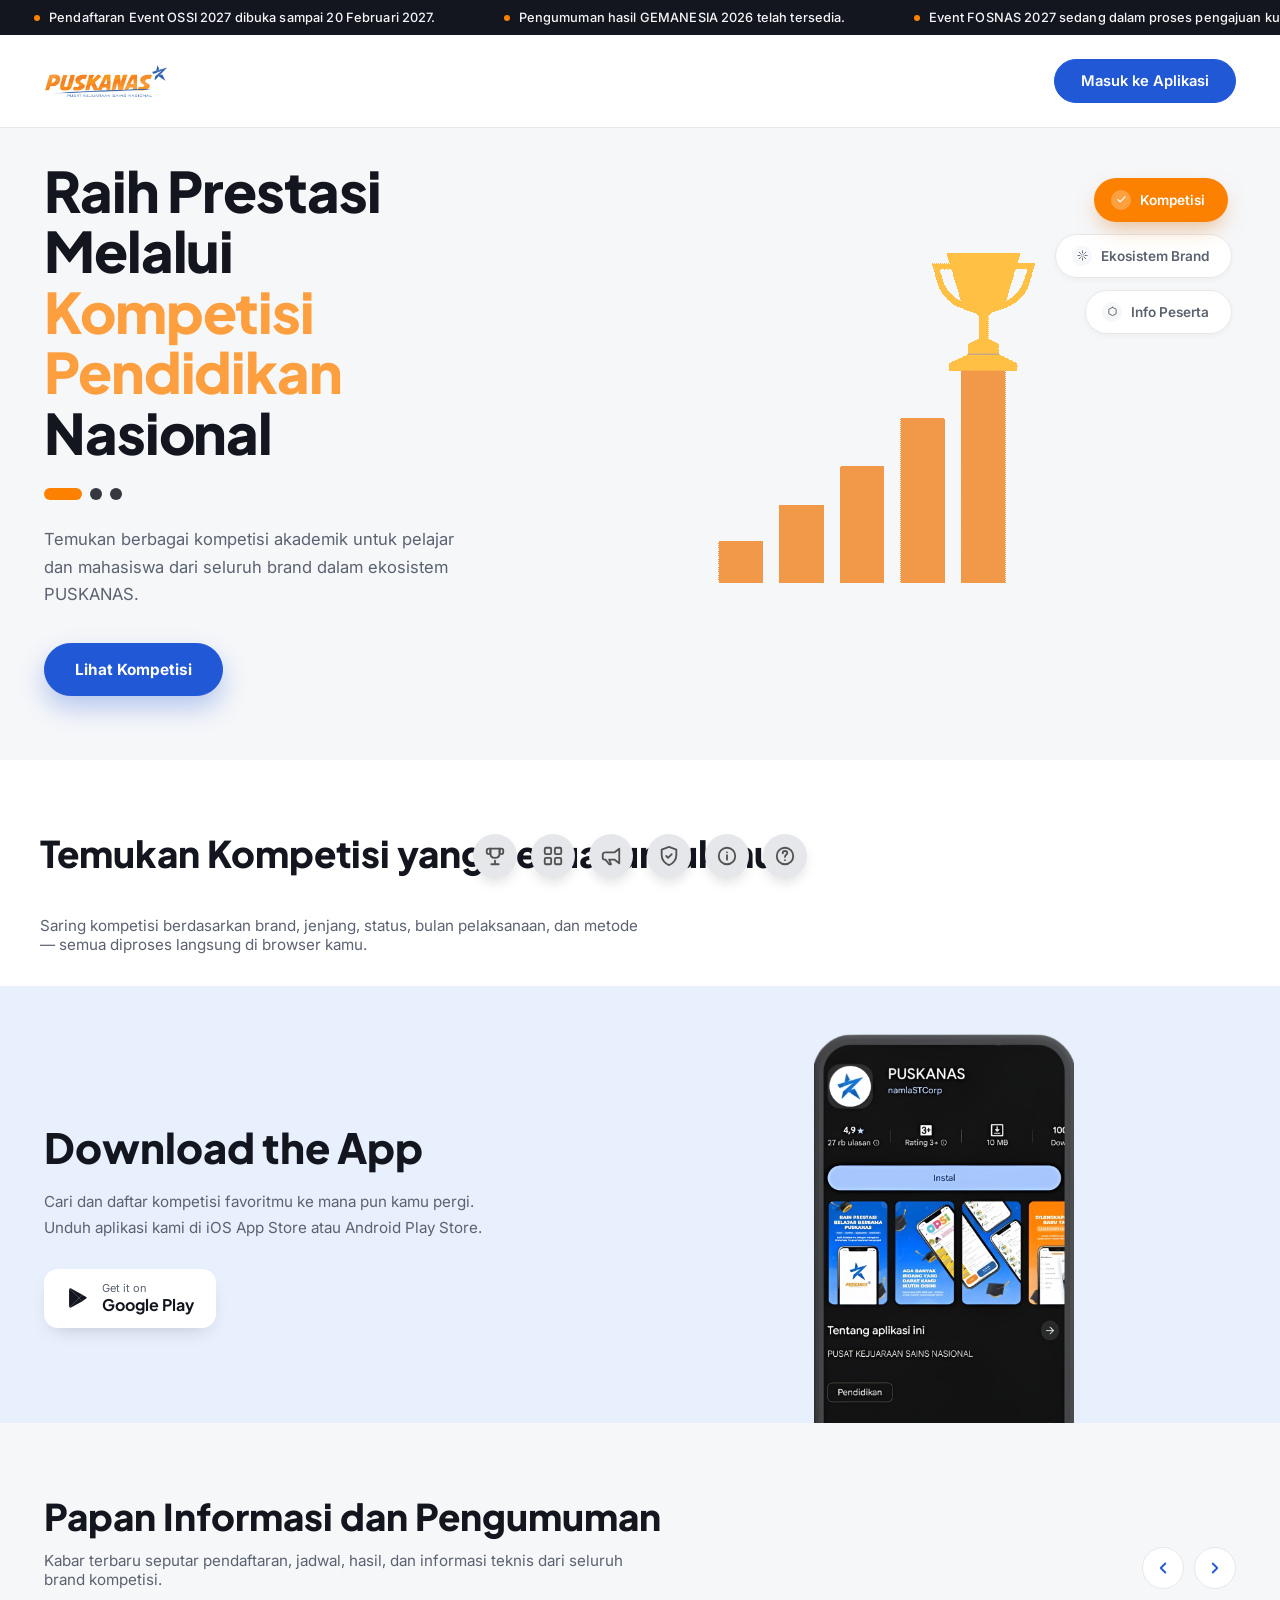
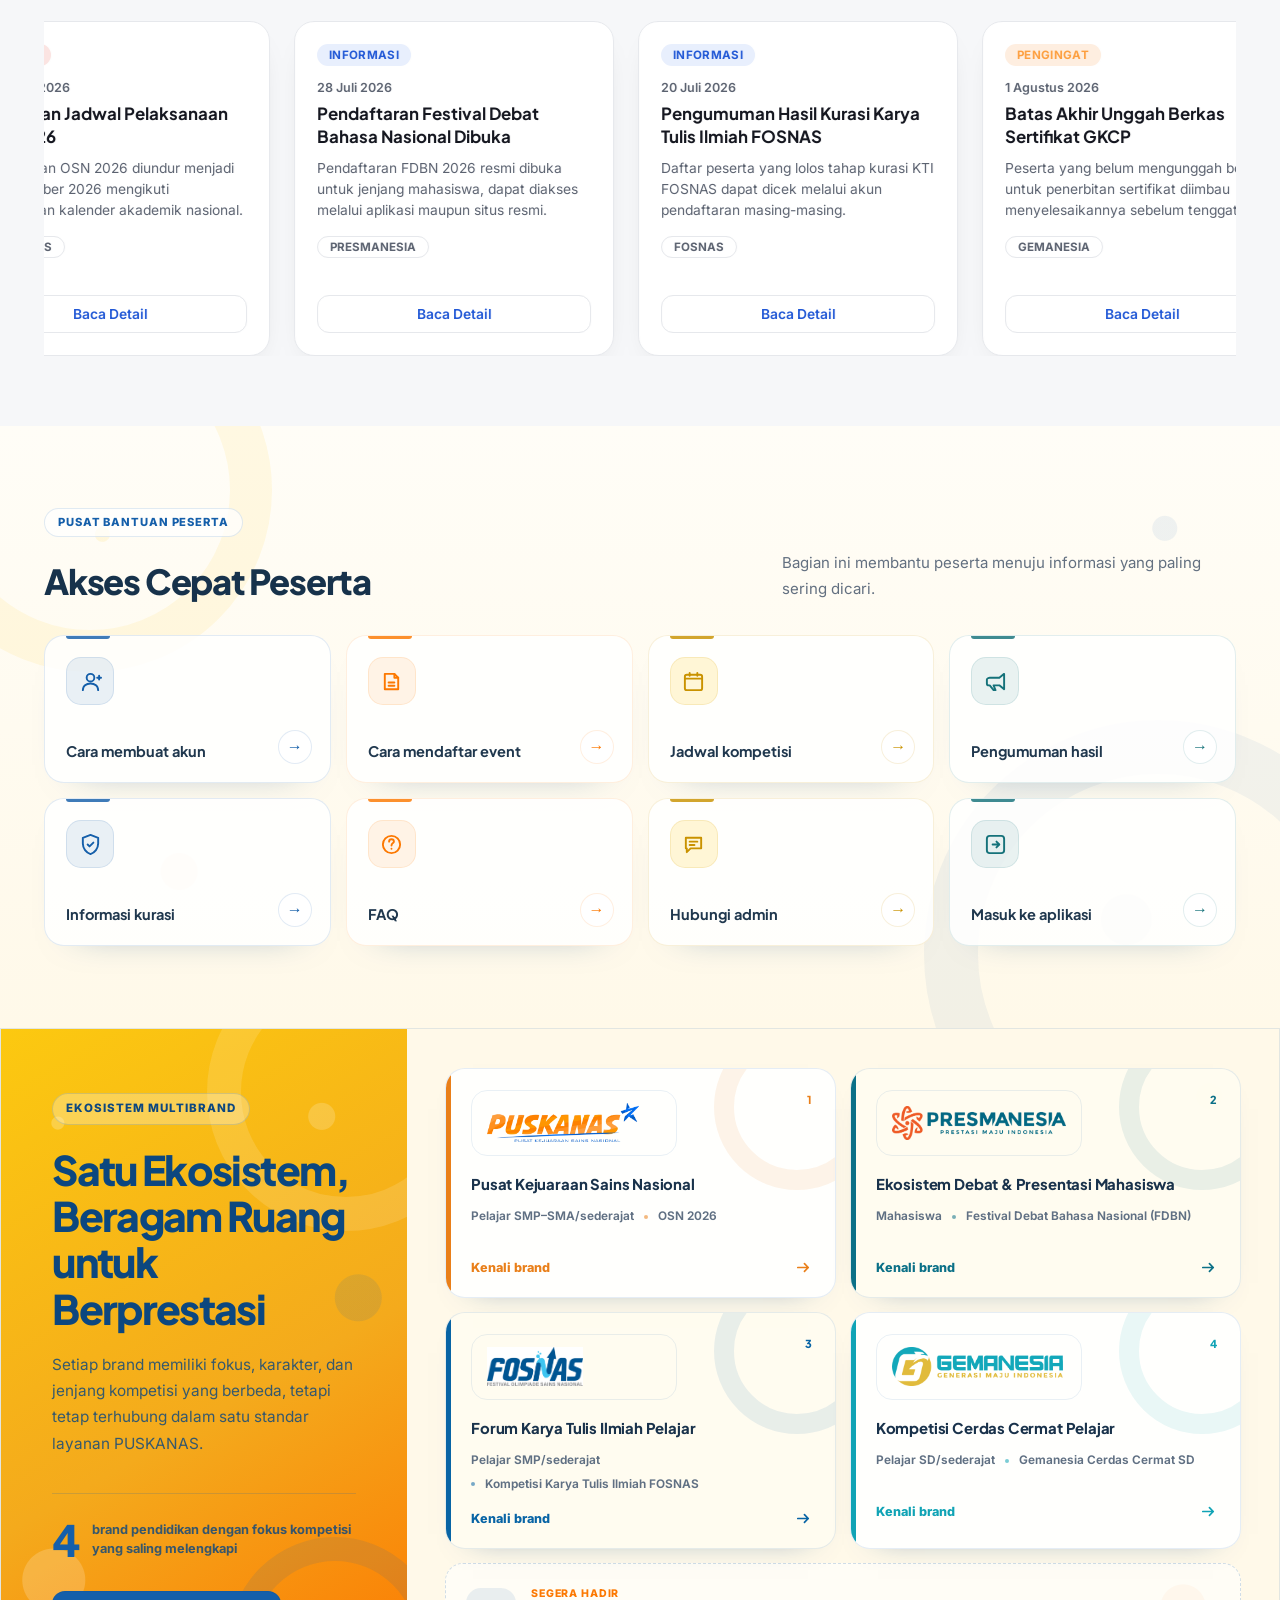
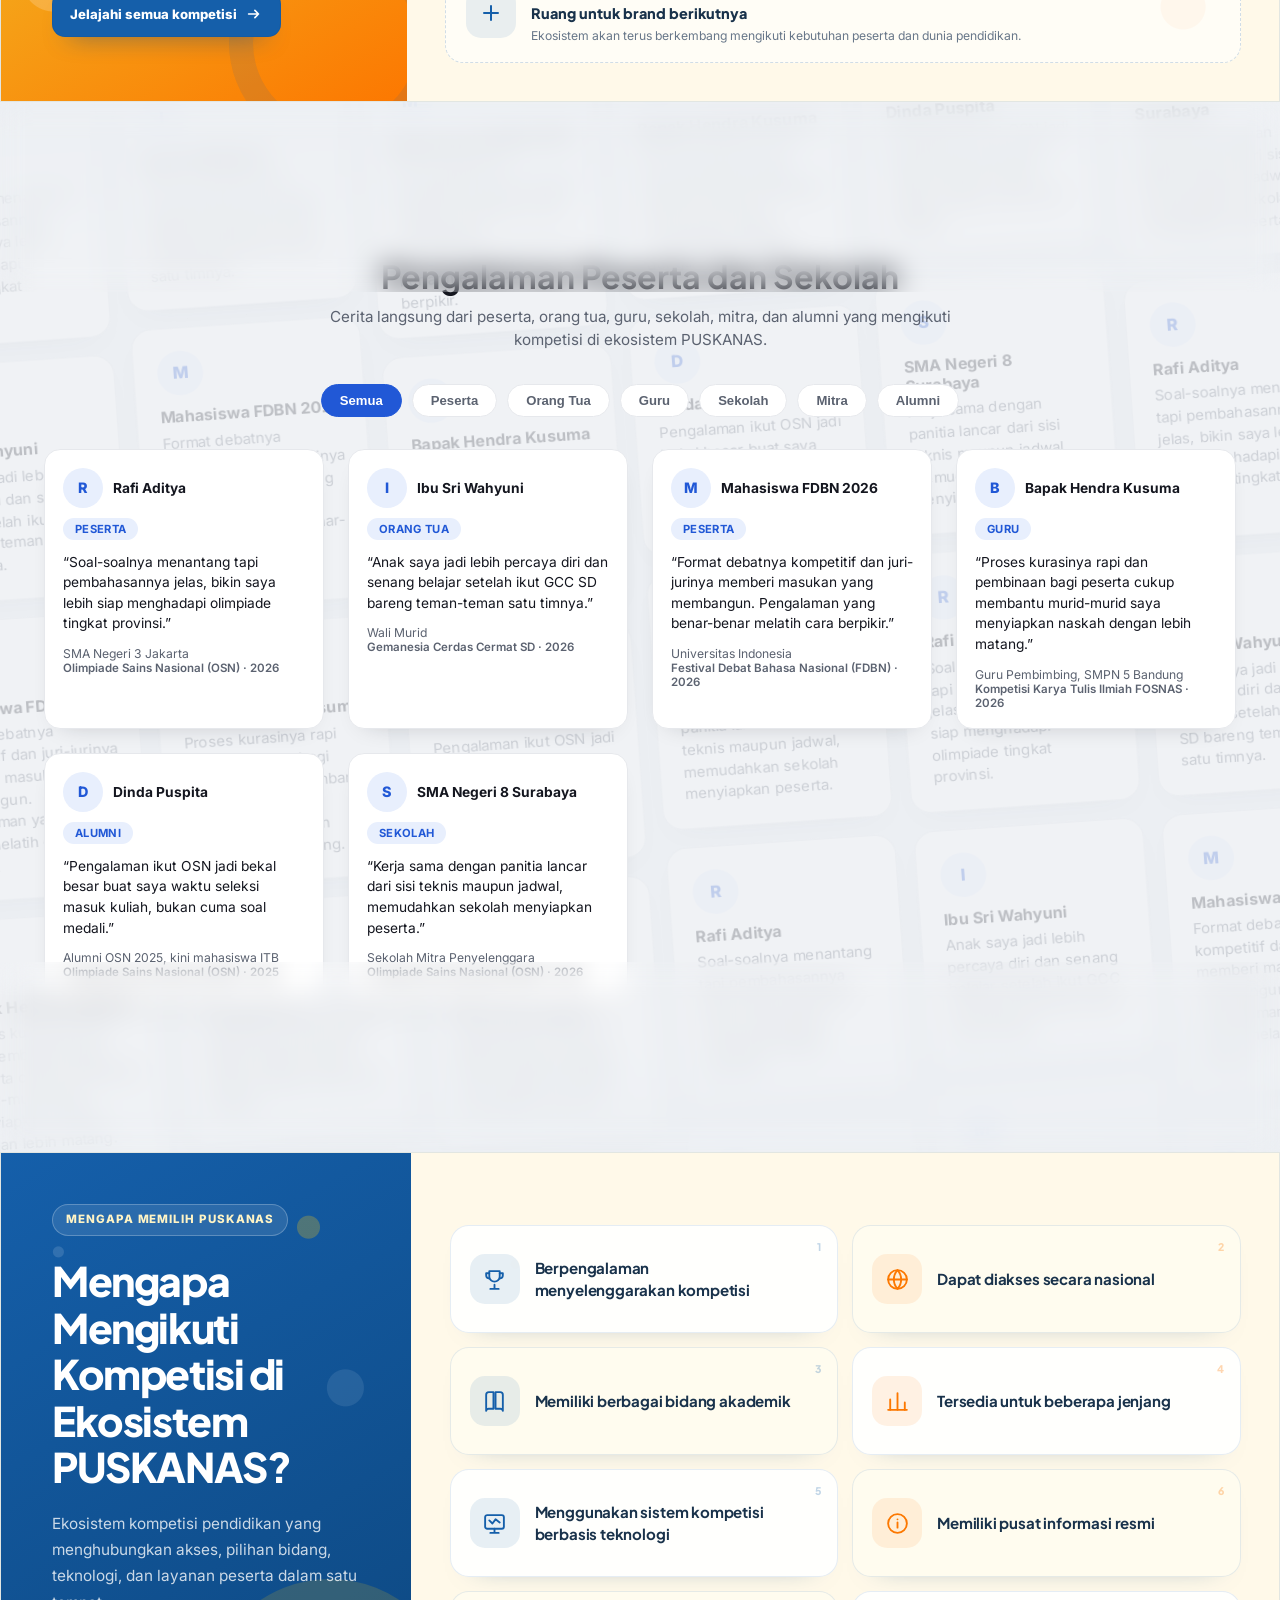
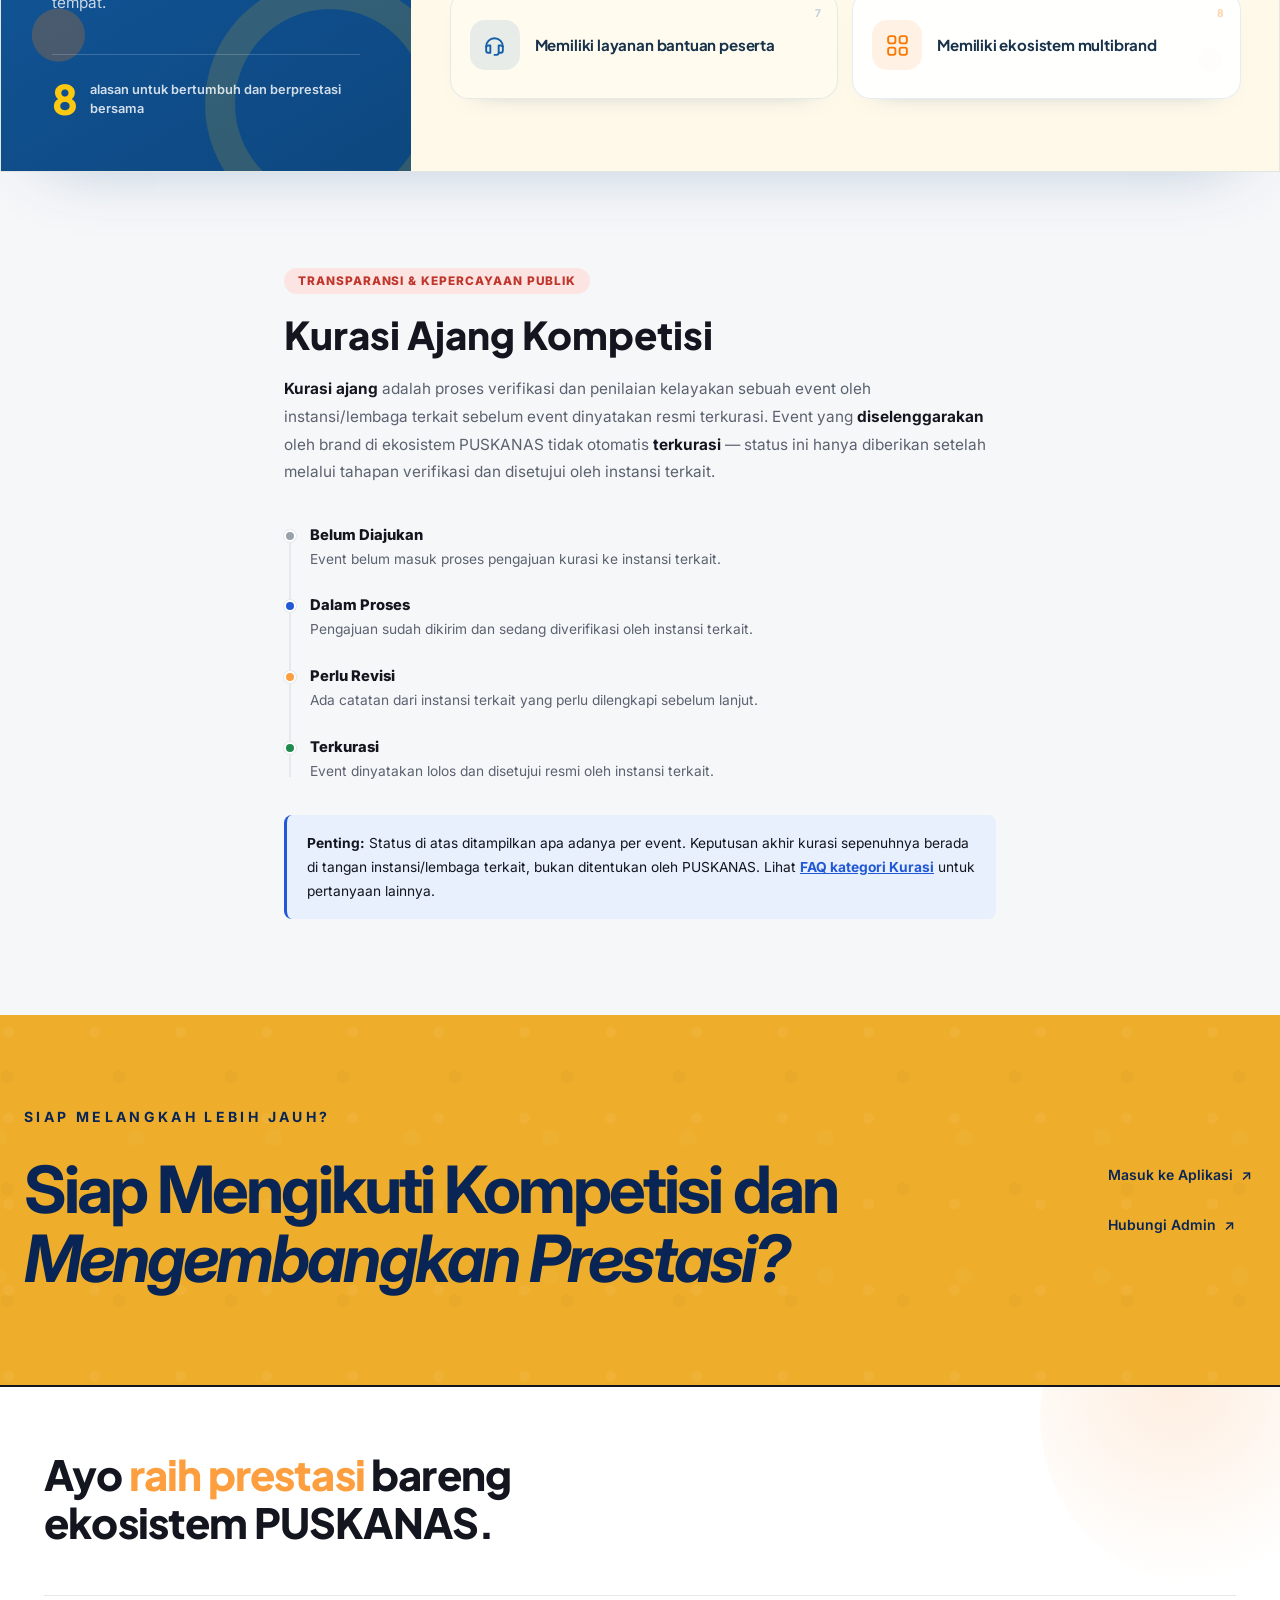
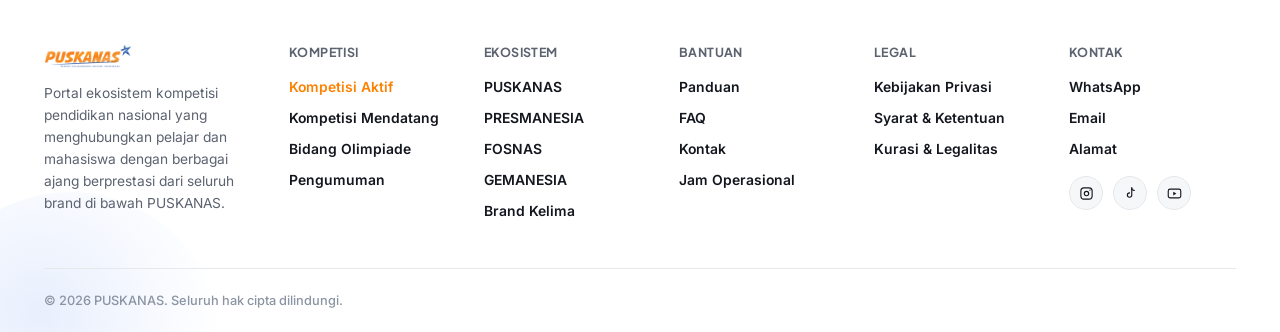
==== commit d3f67104: "cta" ====
--- a/index.html
+++ b/index.html
@@ -561,6 +561,33 @@
     </div>
   </section>
 
+  <!-- CTA Penutup -->
+<section class="closing-cta" aria-labelledby="closing-cta-title">
+  <div class="closing-cta__container">
+    <div class="closing-cta__content">
+      <p class="closing-cta__label">SIAP MELANGKAH LEBIH JAUH?</p>
+
+      <h2 class="closing-cta__title" id="closing-cta-title">
+        Siap Mengikuti Kompetisi dan
+        <span>Mengembangkan Prestasi?</span>
+      </h2>
+    </div>
+
+    <div class="closing-cta__actions">
+
+      <div class="closing-cta__secondary">
+        <a href="#aplikasi">
+          Masuk ke Aplikasi
+        </a>
+
+        <a href="#kontak">
+          Hubungi Admin
+        </a>
+      </div>
+    </div>
+  </div>
+</section>
+
   <footer>
     <div class="footer-inner">
 
--- a/style.css
+++ b/style.css
@@ -2,8 +2,8 @@
   --blue-700: #173c8a;
   --blue-600: #2158d6;
   --blue-100: #e8effd;
-  --orange-500: #f2994a;
-  --orange-600: #db7f2c;
+  --orange-500: #fd8100;
+  --orange-600: #fd9f3f;
   --orange-100: #feeee0;
   --ink-900: #14161f;
   --body-600: #5b6270;
@@ -2269,6 +2269,151 @@
 }
 
 /* ---------- Testimoni ---------- */
+/* Background section testimoni sedikit lebih gelap */
+.testimoni-section {
+  --bg: #eceff3;
+  background-color: var(--bg);
+}
+.testimoni-section {
+  --testimoni-edge-fade: clamp(130px, 12vw, 190px);
+  position: relative;
+  isolation: isolate;
+  overflow: hidden;
+  background: var(--bg, #eceff3);
+}
+
+/* Beri ruang agar judul dan kartu tidak masuk ke area fade. */
+.testimoni-section .testimoni-inner {
+  padding-top: var(--testimoni-edge-fade);
+  padding-bottom: var(--testimoni-edge-fade);
+}
+
+/* Background testimoni ikut menghilang secara bertahap di atas dan bawah. */
+.testimoni-section .testimoni-bg {
+  -webkit-mask-image: linear-gradient(
+    to bottom,
+    transparent 0,
+    #000 var(--testimoni-edge-fade),
+    #000 calc(100% - var(--testimoni-edge-fade)),
+    transparent 100%
+  );
+  mask-image: linear-gradient(
+    to bottom,
+    transparent 0,
+    #000 var(--testimoni-edge-fade),
+    #000 calc(100% - var(--testimoni-edge-fade)),
+    transparent 100%
+  );
+  -webkit-mask-repeat: no-repeat;
+  mask-repeat: no-repeat;
+  -webkit-mask-size: 100% 100%;
+  mask-size: 100% 100%;
+}
+
+/* Lapisan fade yang benar-benar terlihat pada batas section. */
+.testimoni-section {
+  isolation: isolate;
+}
+
+/* Matikan gradient lama yang menghasilkan batas terlihat kasar */
+.testimoni-bg::before,
+.testimoni-bg::after {
+  display: none !important;
+}
+
+/* Pastikan isi utama testimoni tetap tajam dan berada di depan */
+.testimoni-inner {
+  position: relative;
+  z-index: 4;
+}
+
+/* Lapisan blur lembut pada batas section */
+.testimoni-section::before,
+.testimoni-section::after {
+  content: "";
+  position: absolute;
+  left: 0;
+  right: 0;
+  height: clamp(120px, 15vw, 190px);
+  z-index: 3;
+  pointer-events: none;
+  -webkit-backdrop-filter: blur(14px);
+  backdrop-filter: blur(14px);
+}
+
+/* Fade bagian atas: kuat di ujung, lalu hilang perlahan */
+.testimoni-section::before {
+  top: 0;
+  background: linear-gradient(
+    to bottom,
+    var(--bg) 0%,
+    color-mix(in srgb, var(--bg) 94%, transparent) 16%,
+    color-mix(in srgb, var(--bg) 78%, transparent) 36%,
+    color-mix(in srgb, var(--bg) 52%, transparent) 58%,
+    color-mix(in srgb, var(--bg) 24%, transparent) 79%,
+    transparent 100%
+  );
+  -webkit-mask-image: linear-gradient(
+    to bottom,
+    #000 0%,
+    rgba(0, 0, 0, 0.96) 18%,
+    rgba(0, 0, 0, 0.76) 42%,
+    rgba(0, 0, 0, 0.42) 67%,
+    rgba(0, 0, 0, 0.14) 86%,
+    transparent 100%
+  );
+  mask-image: linear-gradient(
+    to bottom,
+    #000 0%,
+    rgba(0, 0, 0, 0.96) 18%,
+    rgba(0, 0, 0, 0.76) 42%,
+    rgba(0, 0, 0, 0.42) 67%,
+    rgba(0, 0, 0, 0.14) 86%,
+    transparent 100%
+  );
+}
+
+/* Fade bagian bawah: transparan lalu semakin kuat ke ujung */
+.testimoni-section::after {
+  bottom: 0;
+  background: linear-gradient(
+    to top,
+    var(--bg) 0%,
+    color-mix(in srgb, var(--bg) 94%, transparent) 16%,
+    color-mix(in srgb, var(--bg) 78%, transparent) 36%,
+    color-mix(in srgb, var(--bg) 52%, transparent) 58%,
+    color-mix(in srgb, var(--bg) 24%, transparent) 79%,
+    transparent 100%
+  );
+  -webkit-mask-image: linear-gradient(
+    to top,
+    #000 0%,
+    rgba(0, 0, 0, 0.96) 18%,
+    rgba(0, 0, 0, 0.76) 42%,
+    rgba(0, 0, 0, 0.42) 67%,
+    rgba(0, 0, 0, 0.14) 86%,
+    transparent 100%
+  );
+  mask-image: linear-gradient(
+    to top,
+    #000 0%,
+    rgba(0, 0, 0, 0.96) 18%,
+    rgba(0, 0, 0, 0.76) 42%,
+    rgba(0, 0, 0, 0.42) 67%,
+    rgba(0, 0, 0, 0.14) 86%,
+    transparent 100%
+  );
+}
+
+/* Tinggi fade sedikit diperkecil pada layar HP */
+@media (max-width: 640px) {
+  .testimoni-section::before,
+  .testimoni-section::after {
+    height: 110px;
+    -webkit-backdrop-filter: blur(10px);
+    backdrop-filter: blur(10px);
+  }
+}
 .testimoni-section,
 .testimoni-page {
   position: relative;
@@ -2482,7 +2627,141 @@
   color: var(--body-600);
   padding: 40px 0;
 }
-
+@media (max-width: 900px) {
+  .testimoni-bg {
+    left: -10%;
+    right: -10%;
+    gap: 12px;
+    transform: rotateX(9deg) rotateZ(-3deg) scale(1.08);
+    opacity: 0.28;
+  }
+
+  .testimoni-bg-col {
+    gap: 12px;
+  }
+
+  /* Dari 6 kolom menjadi 4 kolom */
+  .testimoni-bg-col:nth-child(n + 5) {
+    display: none;
+  }
+
+  .testimoni-bg-card {
+    min-width: 0;
+    padding: 15px;
+    border-radius: 15px;
+  }
+
+  .testimoni-bg-avatar {
+    width: 34px;
+    height: 34px;
+    margin-bottom: 8px;
+    font-size: 0.78rem;
+  }
+
+  .testimoni-bg-nama {
+    font-size: 0.78rem;
+    margin-bottom: 5px;
+  }
+
+  .testimoni-bg-isi {
+    display: -webkit-box;
+    overflow: hidden;
+    font-size: 0.72rem;
+    line-height: 1.45;
+    -webkit-box-orient: vertical;
+    -webkit-line-clamp: 3;
+  }
+}
+
+/* Mobile: tampilkan hanya 2 kolom agar kartu tidak terlalu sempit */
+@media (max-width: 600px) {
+  .testimoni-bg {
+    left: -16%;
+    right: -16%;
+    gap: 10px;
+    transform: rotateX(6deg) rotateZ(-2.5deg) scale(1.04);
+    opacity: 0.22;
+  }
+
+  .testimoni-bg-col {
+    gap: 10px;
+    flex-basis: 50%;
+  }
+
+  .testimoni-bg-col:nth-child(n + 3) {
+    display: none;
+  }
+
+  .testimoni-bg-card {
+    width: 100%;
+    padding: 13px;
+    border-radius: 14px;
+    box-shadow: 0 8px 20px -18px rgba(20, 22, 31, 0.28);
+  }
+
+  .testimoni-bg-avatar {
+    width: 30px;
+    height: 30px;
+    font-size: 0.7rem;
+  }
+
+  .testimoni-bg-nama {
+    overflow: hidden;
+    font-size: 0.72rem;
+    text-overflow: ellipsis;
+    white-space: nowrap;
+  }
+
+  .testimoni-bg-isi {
+    font-size: 0.66rem;
+    line-height: 1.4;
+    -webkit-line-clamp: 3;
+  }
+}
+
+/* HP sangat kecil: beri ruang lebih agar tidak terlihat penuh */
+@media (max-width: 380px) {
+  .testimoni-bg {
+    left: -22%;
+    right: -22%;
+    gap: 8px;
+    opacity: 0.18;
+  }
+
+  .testimoni-bg-col {
+    gap: 8px;
+  }
+
+  .testimoni-bg-card {
+    padding: 11px;
+    border-radius: 12px;
+  }
+
+  .testimoni-bg-isi {
+    -webkit-line-clamp: 2;
+  }
+}
+.testimoni-bg {
+  opacity: 0.22;
+}
+
+@media (max-width: 900px) {
+  .testimoni-bg {
+    opacity: 0.20;
+  }
+}
+
+@media (max-width: 600px) {
+  .testimoni-bg {
+    opacity: 0.16;
+  }
+}
+
+@media (max-width: 380px) {
+  .testimoni-bg {
+    opacity: 0.13;
+  }
+}
 /* ---------- Mengapa Memilih PUSKANAS ---------- */
 .alasan-section {
   --alasan-blue: #155faa;
@@ -2490,7 +2769,6 @@
   --alasan-yellow: #fcc910;
   --alasan-orange: #fc7801;
   --alasan-cream: #fff9e9;
-  padding: 72px 0 96px;
 }
 
 .alasan-inner {
@@ -3033,7 +3311,274 @@
   font-size: 0.9rem;
   line-height: 1.75;
 }
-
+/* =====================================================
+   CTA PENUTUP
+   ===================================================== */
+
+   .closing-cta {
+    position: relative;
+    width: 100%;
+    overflow: hidden;
+    background-color: #eead2a;
+    color: #082556;
+    padding: 92px 24px;
+    isolation: isolate;
+  }
+  
+  /* Pattern transparan agar background tidak terlalu polos */
+  .closing-cta::before {
+    content: "";
+    position: absolute;
+    inset: 0;
+    z-index: -1;
+    pointer-events: none;
+    opacity: 0.2;
+    background-image:
+      radial-gradient(
+        circle at 10% 20%,
+        rgba(255, 255, 255, 0.28) 0 5px,
+        transparent 6px
+      ),
+      radial-gradient(
+        circle at 78% 76%,
+        rgba(255, 255, 255, 0.18) 0 8px,
+        transparent 9px
+      ),
+      radial-gradient(
+        circle at 92% 18%,
+        rgba(8, 37, 86, 0.1) 0 6px,
+        transparent 7px
+      );
+    background-size:
+      86px 86px,
+      138px 138px,
+      112px 112px;
+    background-position:
+      0 0,
+      28px 18px,
+      16px 42px;
+  }
+  
+  .closing-cta__container {
+    width: min(100%, 1480px);
+    margin-inline: auto;
+    display: grid;
+    grid-template-columns: minmax(0, 1fr) auto;
+    align-items: center;
+    gap: clamp(48px, 8vw, 130px);
+  }
+  
+  .closing-cta__content {
+    min-width: 0;
+  }
+  
+  .closing-cta__label {
+    margin: 0 0 30px;
+    color: #082556;
+    font-family: inherit;
+    font-size: 14px;
+    font-weight: 700;
+    line-height: 1.4;
+    letter-spacing: 0.24em;
+    text-transform: uppercase;
+  }
+  
+  .closing-cta__title {
+    max-width: 1050px;
+    margin: 0;
+    color: #082556;
+    font-family: inherit;
+    font-size: clamp(42px, 5.1vw, 80px);
+    font-weight: 700;
+    line-height: 1.05;
+    letter-spacing: -0.045em;
+    text-wrap: balance;
+  }
+  
+  /* Font tetap sama, hanya dibuat italic */
+  .closing-cta__title span {
+    font-family: inherit;
+    font-size: inherit;
+    font-weight: inherit;
+    font-style: italic;
+    letter-spacing: inherit;
+  }
+  
+  .closing-cta__actions {
+    width: min(100%, 280px);
+    display: flex;
+    flex-direction: column;
+    align-items: stretch;
+    gap: 18px;
+  }
+  
+  .closing-cta__primary {
+    min-height: 58px;
+    display: inline-flex;
+    align-items: center;
+    justify-content: space-between;
+    gap: 20px;
+    padding: 14px 24px;
+    border: 1px solid rgba(8, 37, 86, 0.08);
+    border-radius: 18px;
+    background-color: #ffffff;
+    color: #082556;
+    box-shadow: 0 14px 34px rgba(8, 37, 86, 0.1);
+    font-family: inherit;
+    font-size: 16px;
+    font-weight: 600;
+    line-height: 1.2;
+    text-decoration: none;
+    transition:
+      transform 220ms ease,
+      box-shadow 220ms ease,
+      background-color 220ms ease;
+  }
+  
+  .closing-cta__primary::after {
+    content: "↗";
+    flex: 0 0 auto;
+    font-size: 19px;
+    line-height: 1;
+    transition: transform 220ms ease;
+  }
+  
+  .closing-cta__primary:hover {
+    transform: translateY(-3px);
+    background-color: #fffdf8;
+    box-shadow: 0 18px 40px rgba(8, 37, 86, 0.15);
+  }
+  
+  .closing-cta__primary:hover::after {
+    transform: translate(3px, -3px);
+  }
+  
+  .closing-cta__secondary {
+    display: flex;
+    flex-direction: column;
+    align-items: flex-start;
+    gap: 6px;
+    padding-inline: 4px;
+  }
+  
+  .closing-cta__secondary a {
+    position: relative;
+    min-height: 44px;
+    display: inline-flex;
+    align-items: center;
+    color: #082556;
+    font-family: inherit;
+    font-size: 14px;
+    font-weight: 600;
+    line-height: 1.4;
+    text-decoration: none;
+  }
+  
+  .closing-cta__secondary a::after {
+    content: "↗";
+    margin-left: 8px;
+    font-size: 14px;
+    transition: transform 200ms ease;
+  }
+  
+  .closing-cta__secondary a:hover::after {
+    transform: translate(3px, -3px);
+  }
+  
+  .closing-cta__primary:focus-visible,
+  .closing-cta__secondary a:focus-visible {
+    outline: 3px solid #082556;
+    outline-offset: 4px;
+  }
+  
+  /* Tablet */
+  @media (max-width: 1024px) {
+    .closing-cta {
+      padding-block: 76px;
+    }
+  
+    .closing-cta__container {
+      grid-template-columns: minmax(0, 1fr) 240px;
+      gap: 50px;
+    }
+  
+    .closing-cta__title {
+      font-size: clamp(40px, 6vw, 62px);
+    }
+  }
+  
+  /* Mobile */
+  @media (max-width: 767px) {
+    .closing-cta {
+      padding: 64px 20px;
+    }
+  
+    .closing-cta__container {
+      grid-template-columns: 1fr;
+      gap: 38px;
+    }
+  
+    .closing-cta__label {
+      margin-bottom: 20px;
+      font-size: 12px;
+      letter-spacing: 0.2em;
+    }
+  
+    .closing-cta__title {
+      max-width: 680px;
+      font-size: clamp(36px, 11vw, 52px);
+      line-height: 1.08;
+      letter-spacing: -0.04em;
+    }
+  
+    .closing-cta__actions {
+      width: 100%;
+      max-width: 360px;
+    }
+  
+    .closing-cta__primary {
+      min-height: 54px;
+      padding: 13px 20px;
+      border-radius: 16px;
+      font-size: 15px;
+    }
+  
+    .closing-cta__secondary {
+      flex-direction: row;
+      flex-wrap: wrap;
+      column-gap: 24px;
+      row-gap: 0;
+    }
+  }
+  
+  /* Mobile kecil */
+  @media (max-width: 420px) {
+    .closing-cta {
+      padding-inline: 16px;
+    }
+  
+    .closing-cta__title {
+      font-size: 38px;
+    }
+  
+    .closing-cta__secondary {
+      flex-direction: column;
+      align-items: flex-start;
+    }
+  }
+  
+  /* Mengurangi gerakan bagi pengguna yang memilih reduced motion */
+  @media (prefers-reduced-motion: reduce) {
+    .closing-cta__primary,
+    .closing-cta__primary::after,
+    .closing-cta__secondary a::after {
+      transition: none;
+    }
+  
+    .closing-cta__primary:hover {
+      transform: none;
+    }
+  }
 /* ---------- Section Kurasi ---------- */
 :root {
   --green-600: #1f8a4d;
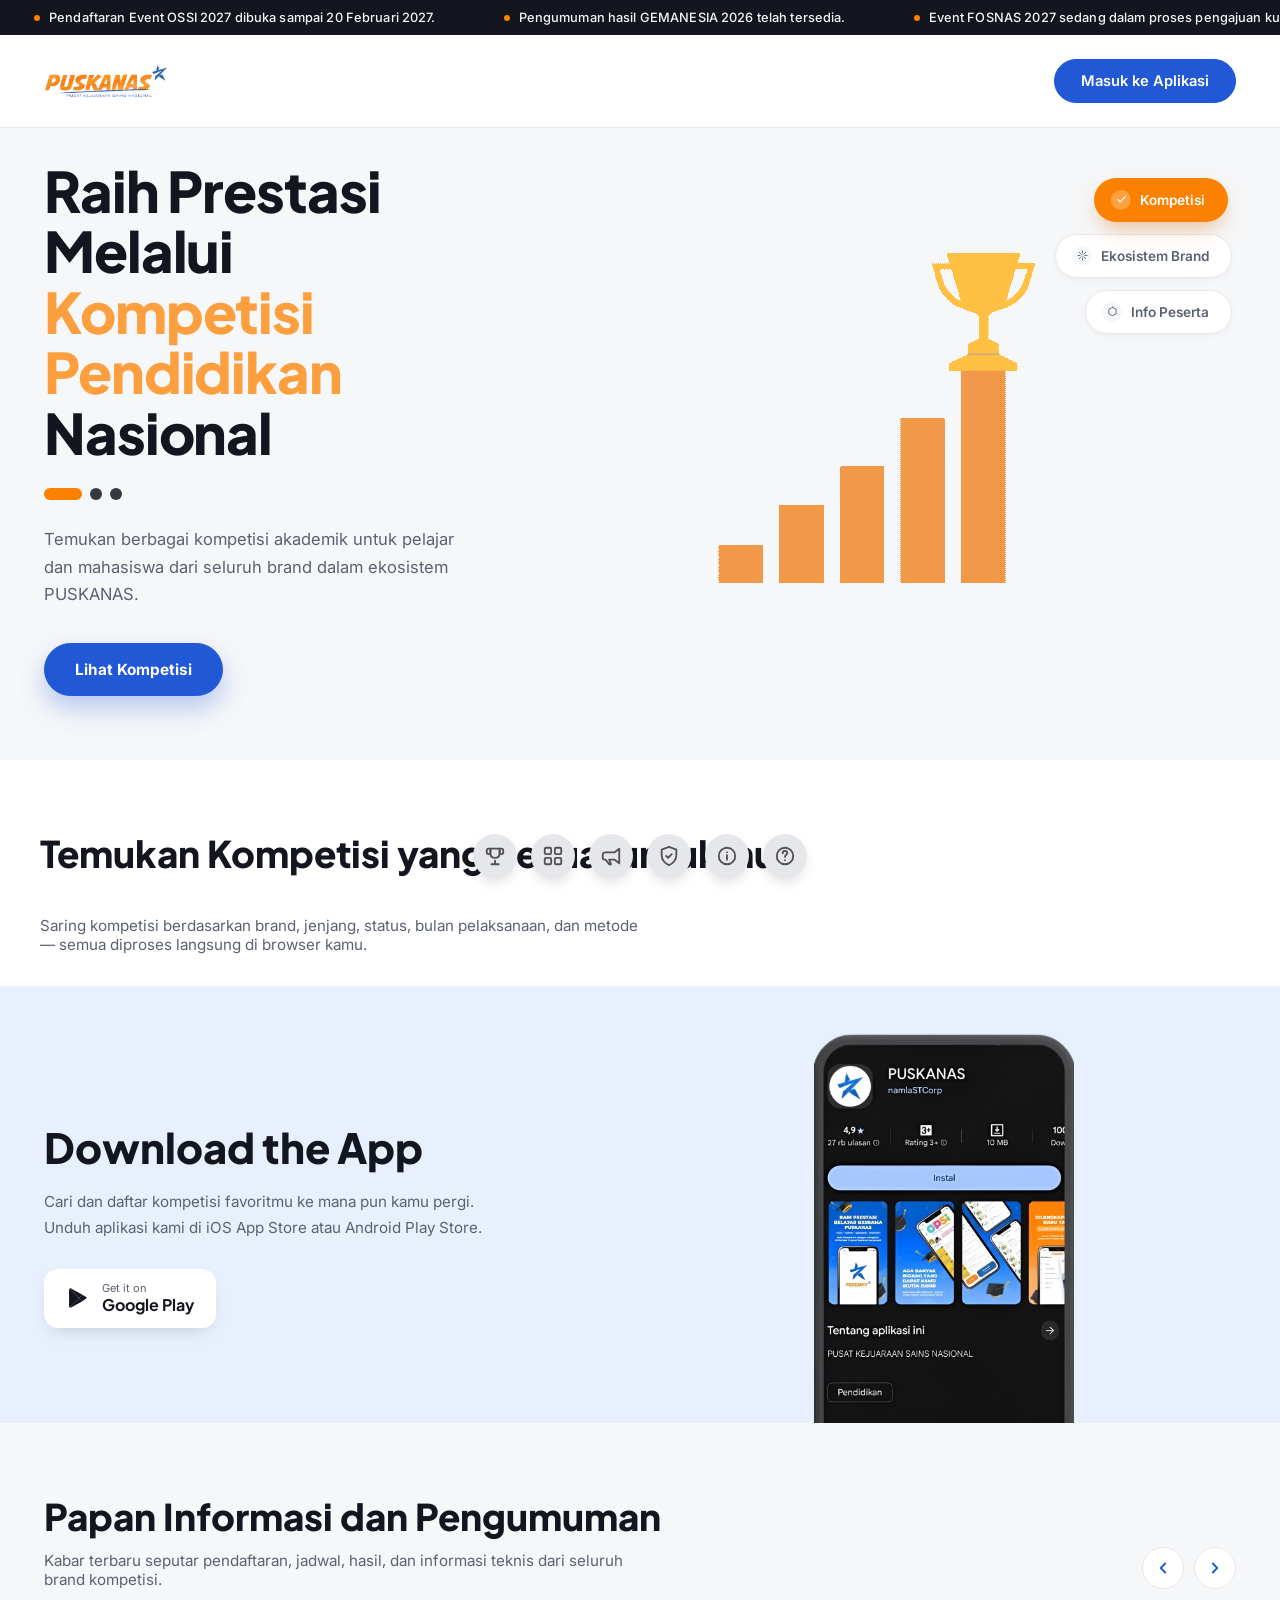
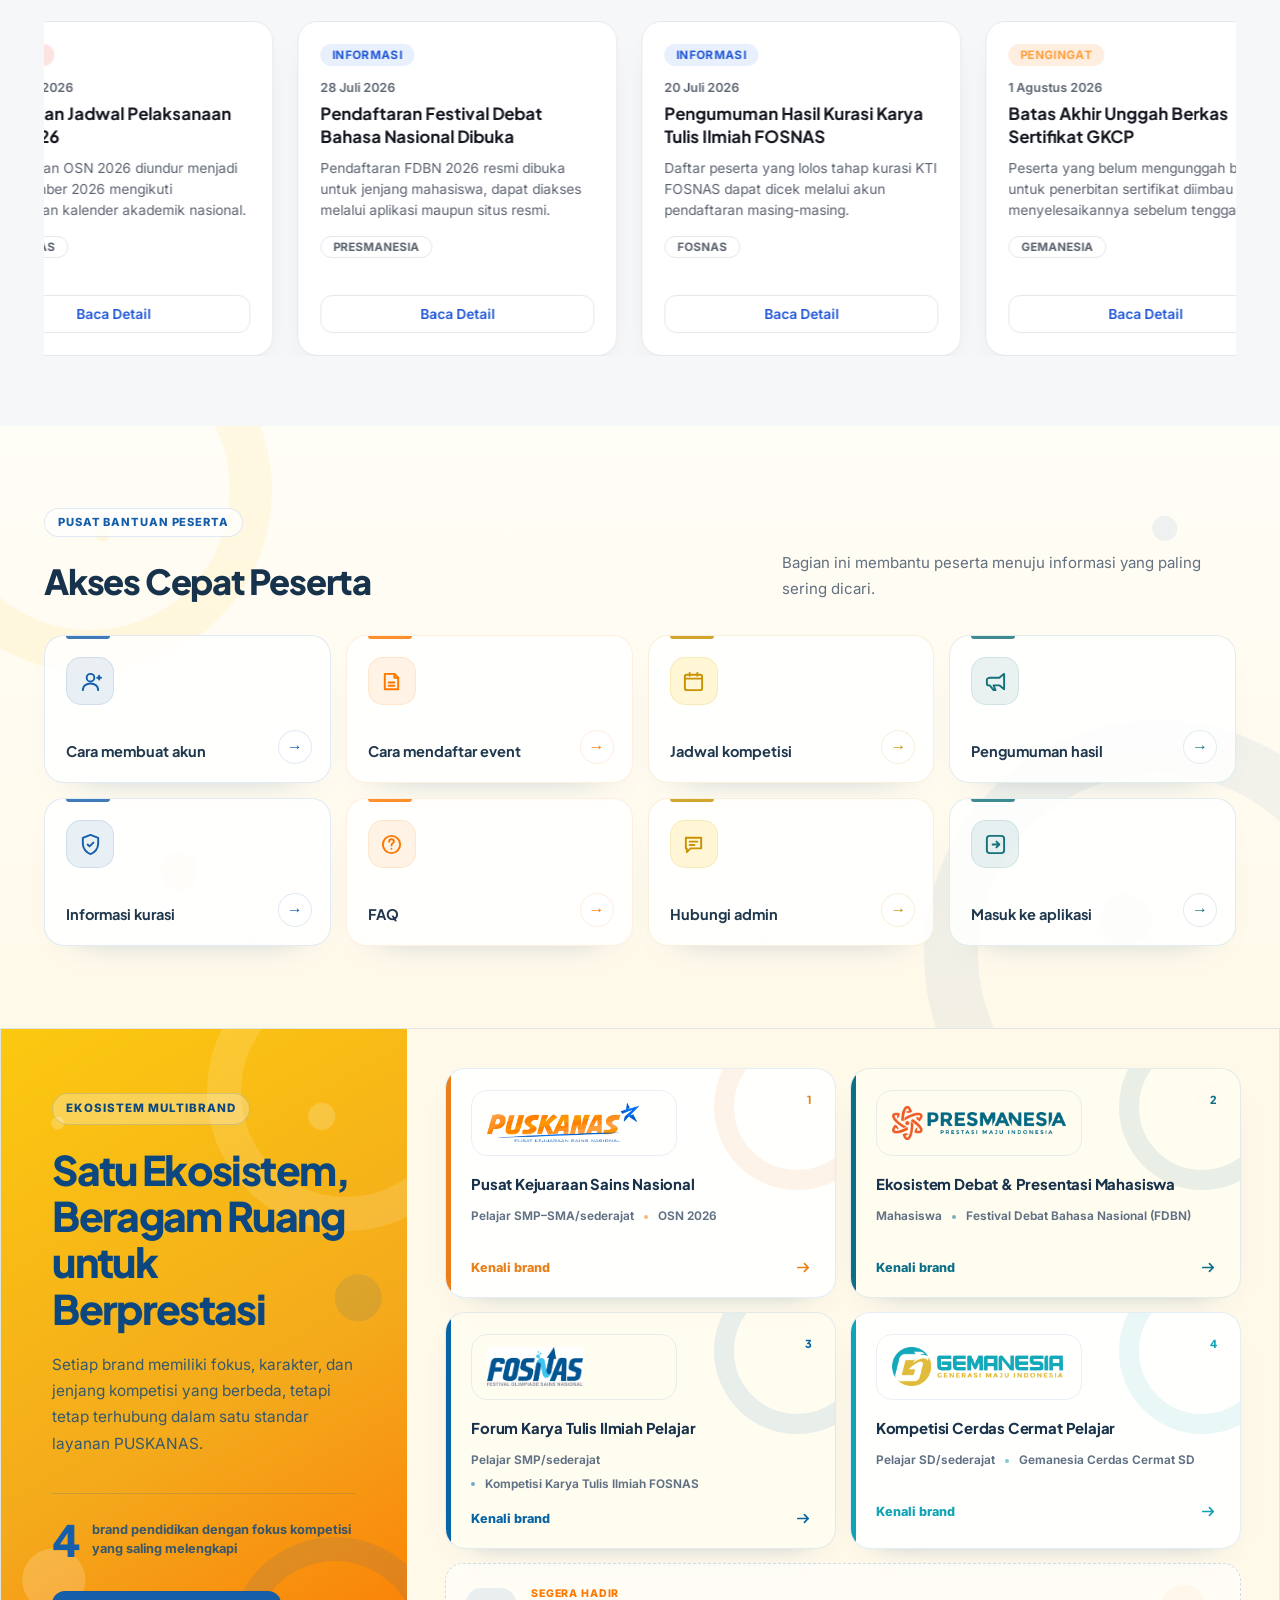
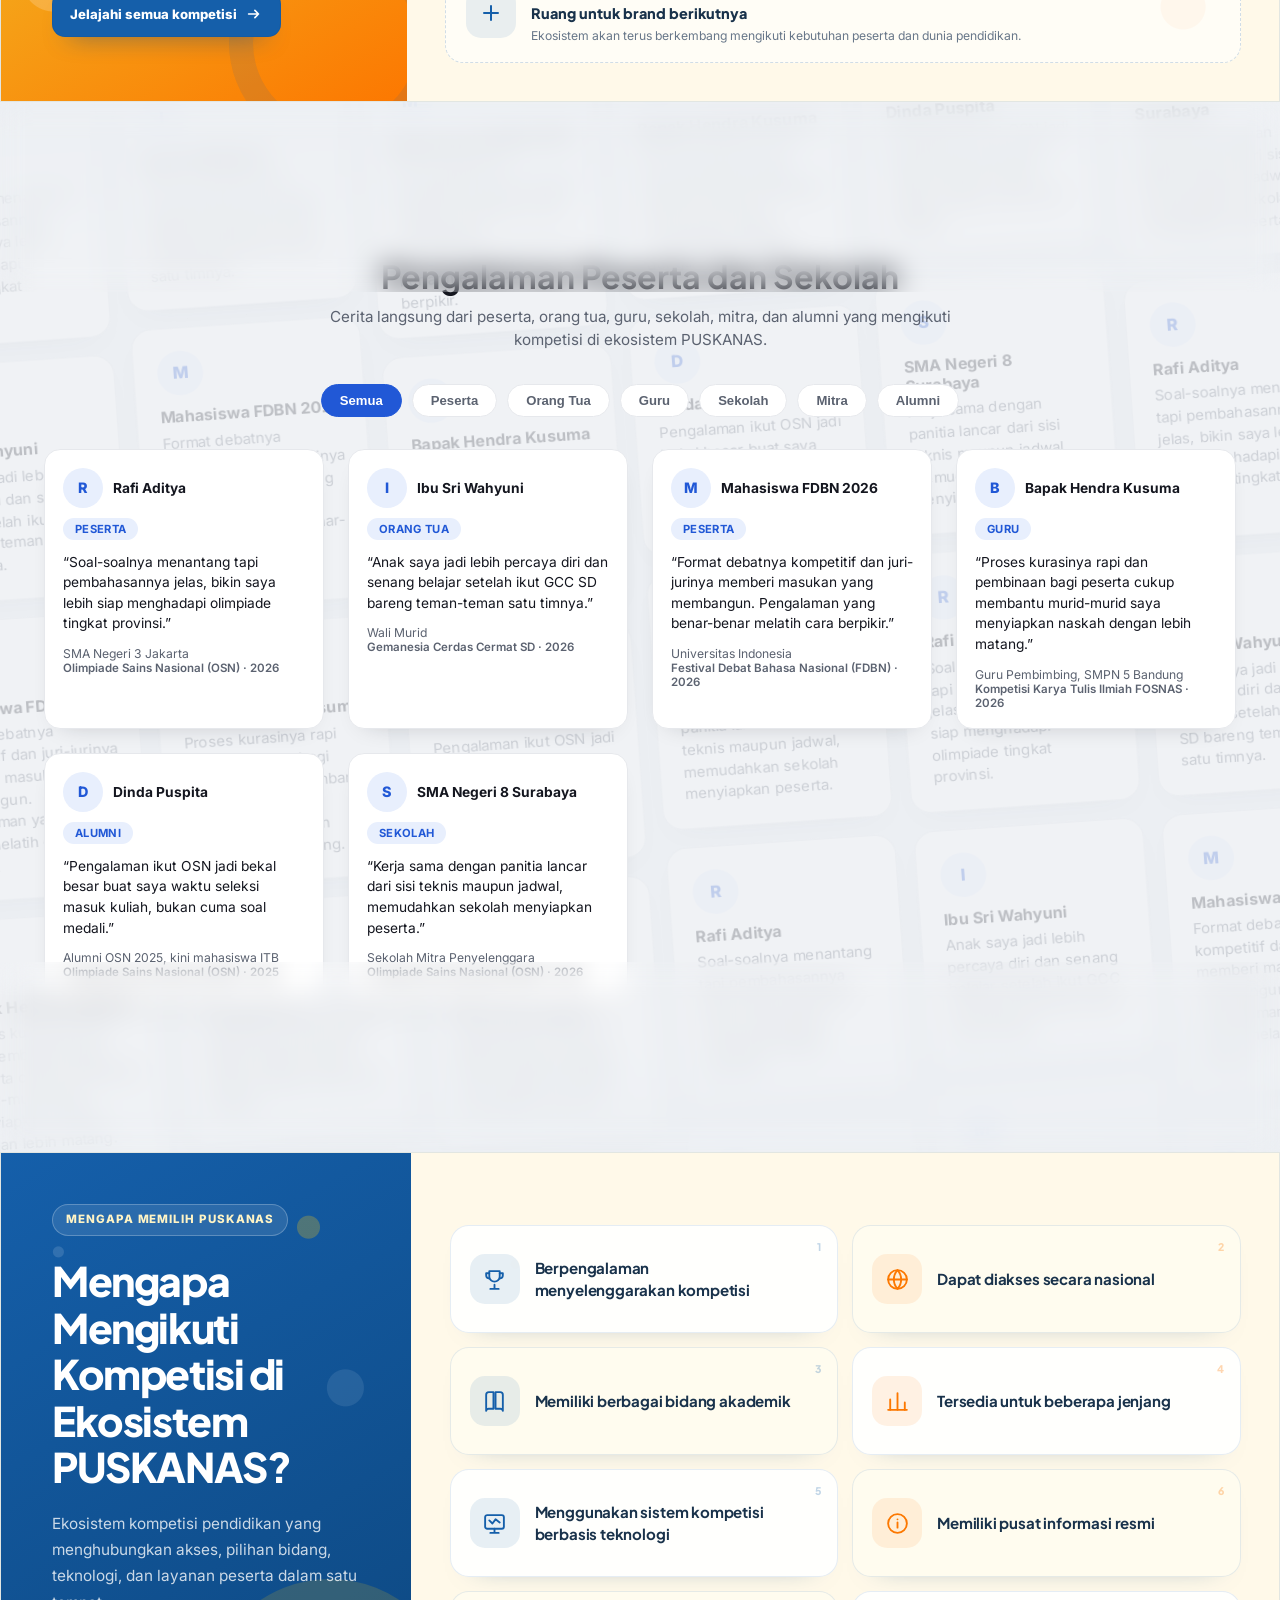
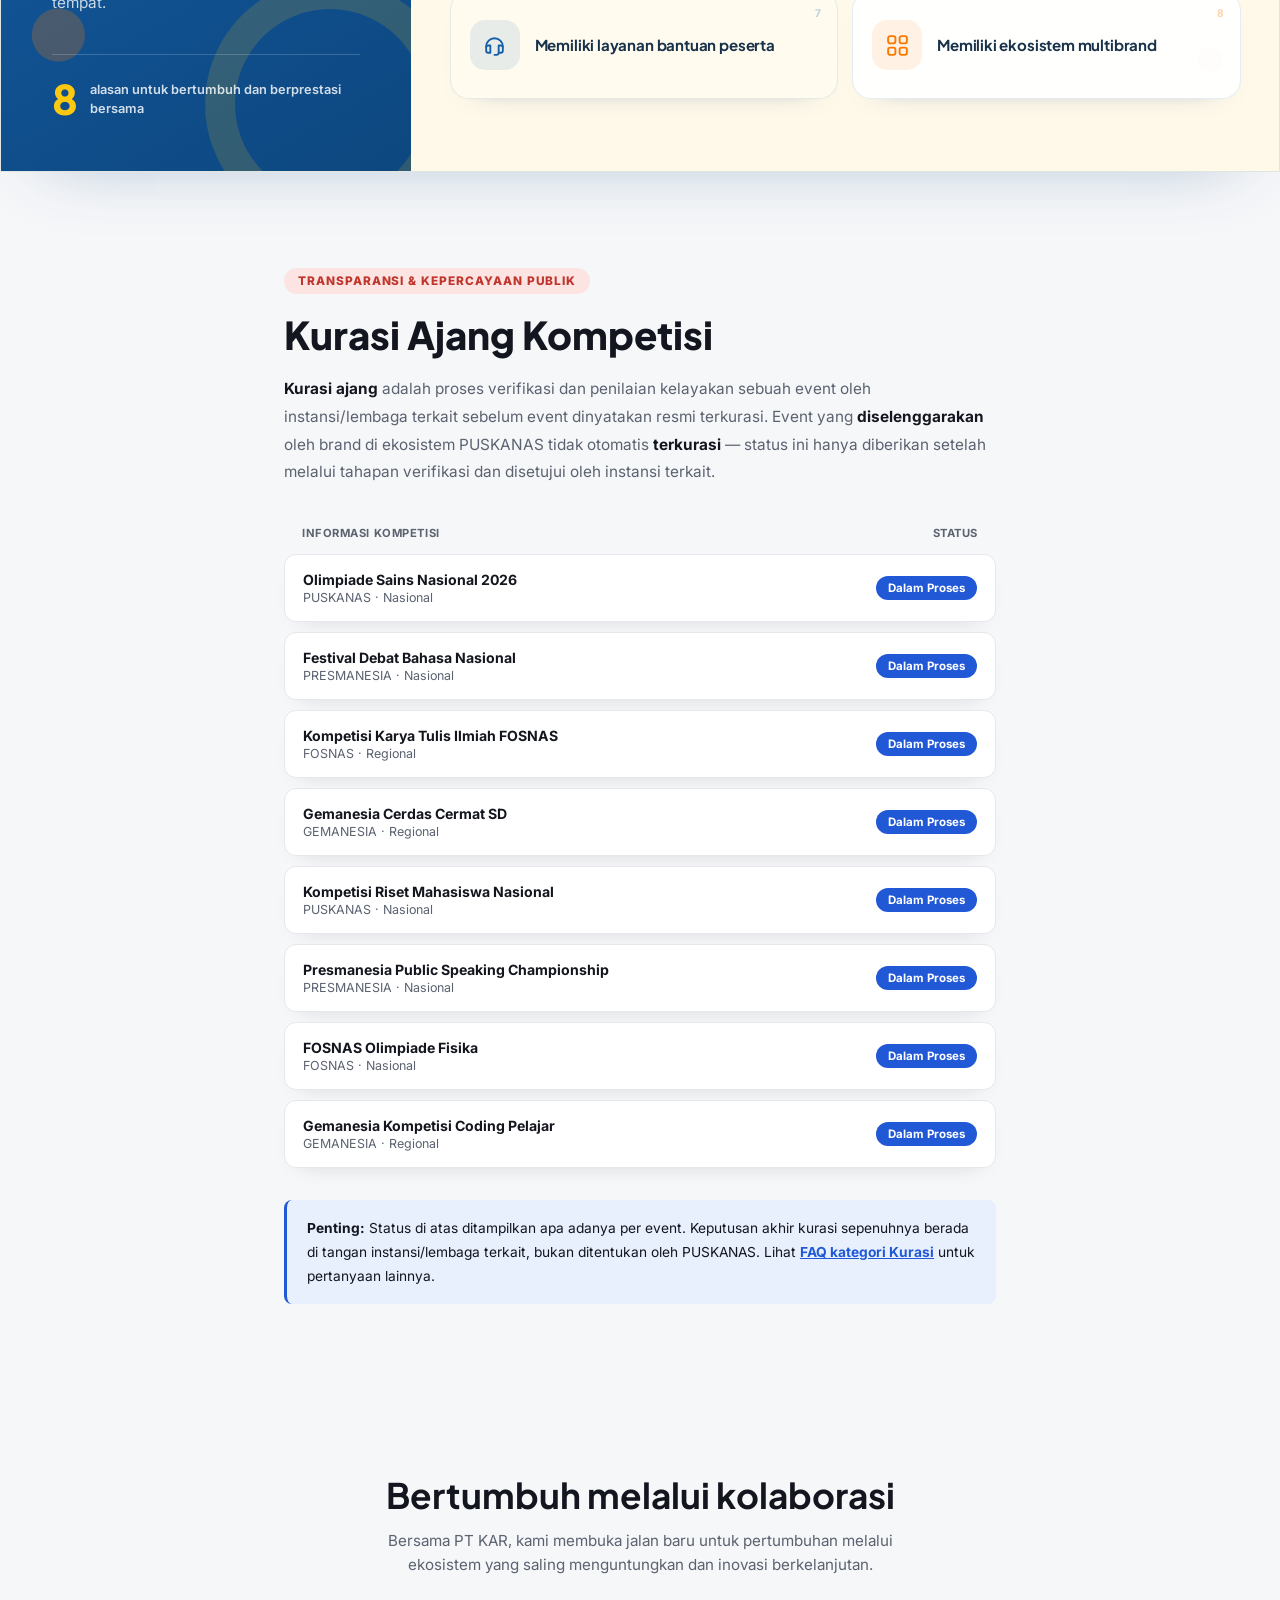
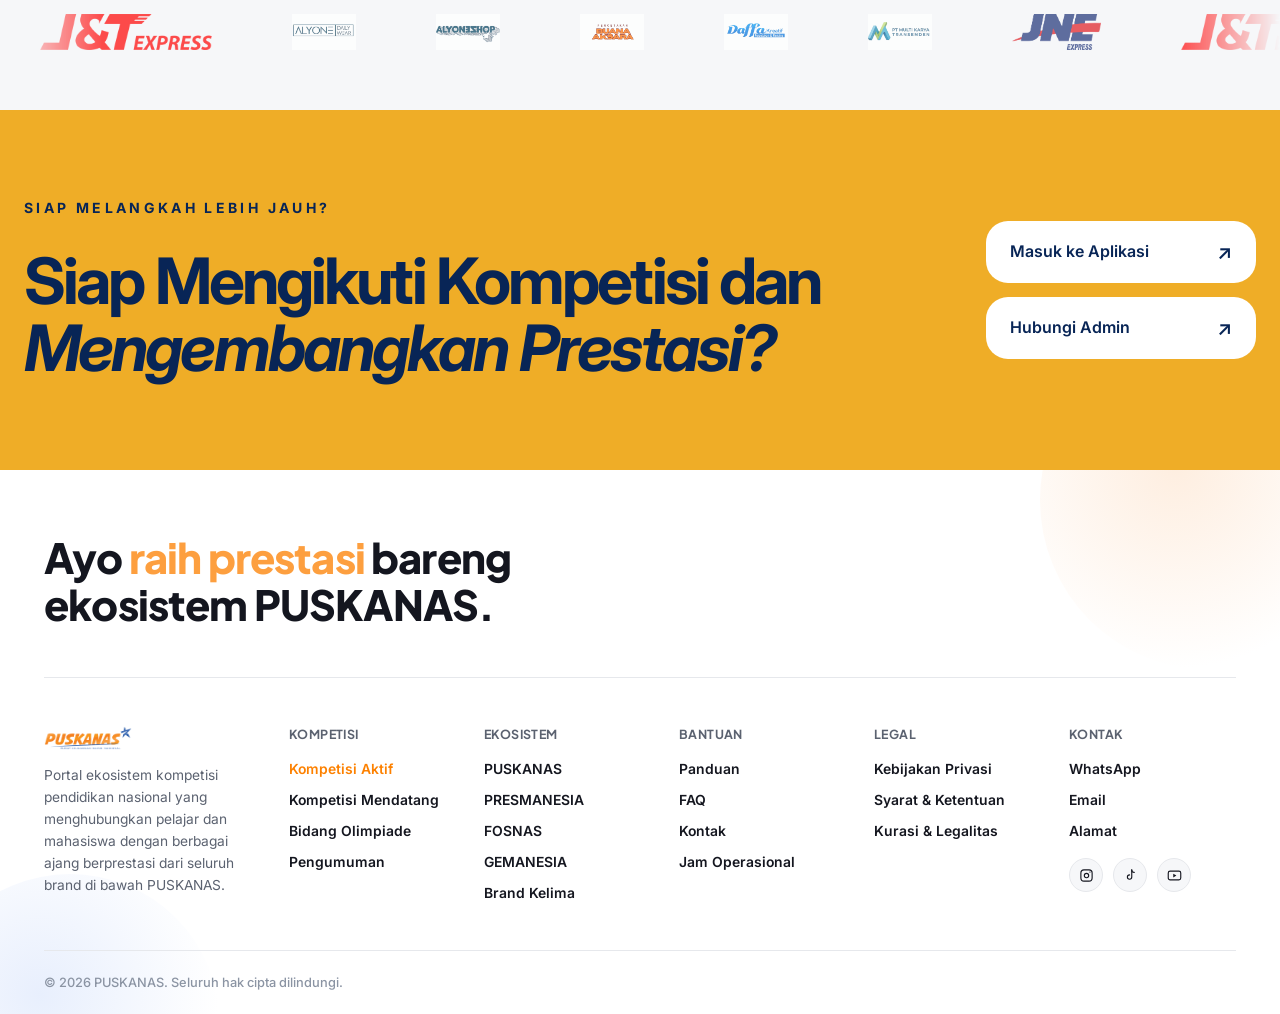
==== commit 4bad08bd: "mitra" ====
--- a/index.html
+++ b/index.html
@@ -525,39 +525,41 @@
         <p><strong>Kurasi ajang</strong> adalah proses verifikasi dan penilaian kelayakan sebuah event oleh instansi/lembaga terkait sebelum event dinyatakan resmi terkurasi. Event yang <strong>diselenggarakan</strong> oleh brand di ekosistem PUSKANAS tidak otomatis <strong>terkurasi</strong> — status ini hanya diberikan setelah melalui tahapan verifikasi dan disetujui oleh instansi terkait.</p>
       </div>
 
-      <div class="kurasi-timeline">
-        <div class="kurasi-tl-item">
-          <span class="kurasi-tl-dot kurasi-badge--belum"></span>
-          <div class="kurasi-tl-body">
-            <span class="kurasi-tl-label">Belum Diajukan</span>
-            <p>Event belum masuk proses pengajuan kurasi ke instansi terkait.</p>
-          </div>
-        </div>
-        <div class="kurasi-tl-item">
-          <span class="kurasi-tl-dot kurasi-badge--proses"></span>
-          <div class="kurasi-tl-body">
-            <span class="kurasi-tl-label">Dalam Proses</span>
-            <p>Pengajuan sudah dikirim dan sedang diverifikasi oleh instansi terkait.</p>
-          </div>
-        </div>
-        <div class="kurasi-tl-item">
-          <span class="kurasi-tl-dot kurasi-badge--revisi"></span>
-          <div class="kurasi-tl-body">
-            <span class="kurasi-tl-label">Perlu Revisi</span>
-            <p>Ada catatan dari instansi terkait yang perlu dilengkapi sebelum lanjut.</p>
-          </div>
-        </div>
-        <div class="kurasi-tl-item">
-          <span class="kurasi-tl-dot kurasi-badge--selesai"></span>
-          <div class="kurasi-tl-body">
-            <span class="kurasi-tl-label">Terkurasi</span>
-            <p>Event dinyatakan lolos dan disetujui resmi oleh instansi terkait.</p>
-          </div>
-        </div>
-      </div>
+      <div class="kurasi-list-head">
+        <span>Informasi Kompetisi</span>
+        <span>Status</span>
+      </div>
+      <div class="kurasi-events" id="kurasiEvents"></div>
 
       <p class="kurasi-disclaimer"><strong>Penting:</strong> Status di atas ditampilkan apa adanya per event. Keputusan akhir kurasi sepenuhnya berada di tangan instansi/lembaga terkait, bukan ditentukan oleh PUSKANAS. Lihat <a href="faq.html">FAQ kategori Kurasi</a> untuk pertanyaan lainnya.</p>
 
+    </div>
+  </section>
+
+  <section class="kolaborasi-section" id="kolaborasi">
+    <div class="kolaborasi-inner">
+      <h2>Bertumbuh melalui kolaborasi</h2>
+      <p>Bersama PT KAR, kami membuka jalan baru untuk pertumbuhan melalui ekosistem yang saling menguntungkan dan inovasi berkelanjutan.</p>
+    </div>
+
+    <div class="mitra-marquee" aria-label="Mitra kolaborasi PUSKANAS">
+      <div class="mitra-track">
+        <span class="mitra-logo"><img src="assets/images/mitra/J&T_Express_logo.webp" alt=""></span>
+        <span class="mitra-logo"><img src="assets/images/mitra/logo-alyone-daily.webp" alt=""></span>
+        <span class="mitra-logo"><img src="assets/images/mitra/logo-alyone-shop.webp" alt=""></span>
+        <span class="mitra-logo"><img src="assets/images/mitra/logo-busana-aksara.webp" alt=""></span>
+        <span class="mitra-logo"><img src="assets/images/mitra/logo-daffa-kreatif.webp" alt=""></span>
+        <span class="mitra-logo"><img src="assets/images/mitra/logo-pt-multi-karya.webp" alt=""></span>
+        <span class="mitra-logo"><img src="assets/images/mitra/Logo_JNE.png" alt=""></span>
+        <!-- duplikat buat efek loop tak berujung -->
+        <span class="mitra-logo"><img src="assets/images/mitra/J&T_Express_logo.webp" alt=""></span>
+        <span class="mitra-logo"><img src="assets/images/mitra/logo-alyone-daily.webp" alt=""></span>
+        <span class="mitra-logo"><img src="assets/images/mitra/logo-alyone-shop.webp" alt=""></span>
+        <span class="mitra-logo"><img src="assets/images/mitra/logo-busana-aksara.webp" alt=""></span>
+        <span class="mitra-logo"><img src="assets/images/mitra/logo-daffa-kreatif.webp" alt=""></span>
+        <span class="mitra-logo"><img src="assets/images/mitra/logo-pt-multi-karya.webp" alt=""></span>
+        <span class="mitra-logo"><img src="assets/images/mitra/Logo_JNE.png" alt=""></span>
+      </div>
     </div>
   </section>
 
@@ -574,18 +576,24 @@
     </div>
 
     <div class="closing-cta__actions">
-
-      <div class="closing-cta__secondary">
-        <a href="#aplikasi">
-          Masuk ke Aplikasi
-        </a>
-
-        <a href="#kontak">
-          Hubungi Admin
-        </a>
-      </div>
-    </div>
-  </div>
+      <a
+        class="closing-cta__button"
+        href="#aplikasi"
+        aria-label="Masuk ke Aplikasi PUSKANAS"
+      >
+        <span>Masuk ke Aplikasi</span>
+        <span class="closing-cta__arrow" aria-hidden="true">↗</span>
+      </a>
+    
+      <a
+        class="closing-cta__button"
+        href="#kontak"
+        aria-label="Hubungi Admin PUSKANAS"
+      >
+        <span>Hubungi Admin</span>
+        <span class="closing-cta__arrow" aria-hidden="true">↗</span>
+      </a>
+    </div>
 </section>
 
   <footer>
@@ -727,11 +735,13 @@
     </div>
   </div>
 
+<script src="data-kompetisi.js"></script>
 <script src="data-testimoni.js"></script>
 <script src="testimoni.js"></script>
 <script src="data-brand.js"></script>
 <script src="ekosistem-brand.js"></script>
 <script src="assets/js/brand-orbit.js"></script>
+<script src="kurasi-events.js"></script>
 <script src="main.js"></script>
 </body>
 </html>
--- a/style.css
+++ b/style.css
@@ -407,7 +407,7 @@
 /* ---------- Footer ---------- */
 footer {
   background: var(--white);
-  border-top: 2px solid var(--ink-900);
+    
   position: relative;
   overflow: hidden;
 }
@@ -3314,67 +3314,40 @@
 /* =====================================================
    CTA PENUTUP
    ===================================================== */
+/* =====================================================
+   CTA PENUTUP
+   ===================================================== */
 
    .closing-cta {
     position: relative;
     width: 100%;
     overflow: hidden;
-    background-color: #eead2a;
+    padding: 88px 24px;
+    background-color: #efad27;
     color: #082556;
-    padding: 92px 24px;
-    isolation: isolate;
-  }
-  
-  /* Pattern transparan agar background tidak terlalu polos */
-  .closing-cta::before {
-    content: "";
-    position: absolute;
-    inset: 0;
-    z-index: -1;
-    pointer-events: none;
-    opacity: 0.2;
-    background-image:
-      radial-gradient(
-        circle at 10% 20%,
-        rgba(255, 255, 255, 0.28) 0 5px,
-        transparent 6px
-      ),
-      radial-gradient(
-        circle at 78% 76%,
-        rgba(255, 255, 255, 0.18) 0 8px,
-        transparent 9px
-      ),
-      radial-gradient(
-        circle at 92% 18%,
-        rgba(8, 37, 86, 0.1) 0 6px,
-        transparent 7px
-      );
-    background-size:
-      86px 86px,
-      138px 138px,
-      112px 112px;
-    background-position:
-      0 0,
-      28px 18px,
-      16px 42px;
-  }
-  
+  }
+  
+  /* Container utama */
   .closing-cta__container {
     width: min(100%, 1480px);
     margin-inline: auto;
+  
     display: grid;
-    grid-template-columns: minmax(0, 1fr) auto;
+    grid-template-columns: minmax(0, 1fr) 270px;
     align-items: center;
-    gap: clamp(48px, 8vw, 130px);
-  }
-  
+    gap: clamp(56px, 8vw, 140px);
+  }
+  
+  /* Bagian teks */
   .closing-cta__content {
     min-width: 0;
   }
   
   .closing-cta__label {
     margin: 0 0 30px;
+  
     color: #082556;
+  
     font-family: inherit;
     font-size: 14px;
     font-weight: 700;
@@ -3383,131 +3356,146 @@
     text-transform: uppercase;
   }
   
+  /* Judul utama */
   .closing-cta__title {
-    max-width: 1050px;
+    max-width: 1080px;
     margin: 0;
+  
     color: #082556;
+  
     font-family: inherit;
-    font-size: clamp(42px, 5.1vw, 80px);
+    font-size: clamp(44px, 5vw, 78px);
     font-weight: 700;
     line-height: 1.05;
     letter-spacing: -0.045em;
+  
     text-wrap: balance;
   }
   
-  /* Font tetap sama, hanya dibuat italic */
+  /* Font tetap sama, hanya italic */
   .closing-cta__title span {
     font-family: inherit;
     font-size: inherit;
     font-weight: inherit;
     font-style: italic;
+    line-height: inherit;
     letter-spacing: inherit;
   }
   
+  /* Container kedua tombol */
   .closing-cta__actions {
-    width: min(100%, 280px);
+    width: 100%;
     display: flex;
     flex-direction: column;
     align-items: stretch;
-    gap: 18px;
-  }
-  
-  .closing-cta__primary {
-    min-height: 58px;
-    display: inline-flex;
+    gap: 14px;
+  }
+  
+  /* Tombol Masuk ke Aplikasi dan Hubungi Admin */
+  .closing-cta__button {
+    width: 100%;
+    min-height: 62px;
+  
+    display: flex;
     align-items: center;
     justify-content: space-between;
     gap: 20px;
+  
     padding: 14px 24px;
-    border: 1px solid rgba(8, 37, 86, 0.08);
-    border-radius: 18px;
+  
+
+    border-radius: 22px;
+  
     background-color: #ffffff;
     color: #082556;
-    box-shadow: 0 14px 34px rgba(8, 37, 86, 0.1);
+  
     font-family: inherit;
     font-size: 16px;
     font-weight: 600;
     line-height: 1.2;
     text-decoration: none;
+  
+    
+    cursor: pointer;
+  
     transition:
       transform 220ms ease,
       box-shadow 220ms ease,
       background-color 220ms ease;
   }
   
-  .closing-cta__primary::after {
-    content: "↗";
+  /* Panah tombol */
+  .closing-cta__arrow {
     flex: 0 0 auto;
-    font-size: 19px;
+  
+    display: inline-flex;
+    align-items: center;
+    justify-content: center;
+  
+    color: #082556;
+  
+    font-family: inherit;
+    font-size: 20px;
+    font-weight: 600;
     line-height: 1;
+  
     transition: transform 220ms ease;
   }
   
-  .closing-cta__primary:hover {
+  /* Hover */
+  .closing-cta__button:hover {
     transform: translateY(-3px);
     background-color: #fffdf8;
-    box-shadow: 0 18px 40px rgba(8, 37, 86, 0.15);
-  }
-  
-  .closing-cta__primary:hover::after {
+  
+    box-shadow:
+      0 14px 30px rgba(8, 37, 86, 0.11),
+      0 4px 10px rgba(8, 37, 86, 0.05);
+  }
+  
+  .closing-cta__button:hover .closing-cta__arrow {
     transform: translate(3px, -3px);
   }
   
-  .closing-cta__secondary {
-    display: flex;
-    flex-direction: column;
-    align-items: flex-start;
-    gap: 6px;
-    padding-inline: 4px;
-  }
-  
-  .closing-cta__secondary a {
-    position: relative;
-    min-height: 44px;
-    display: inline-flex;
-    align-items: center;
-    color: #082556;
-    font-family: inherit;
-    font-size: 14px;
-    font-weight: 600;
-    line-height: 1.4;
-    text-decoration: none;
-  }
-  
-  .closing-cta__secondary a::after {
-    content: "↗";
-    margin-left: 8px;
-    font-size: 14px;
-    transition: transform 200ms ease;
-  }
-  
-  .closing-cta__secondary a:hover::after {
-    transform: translate(3px, -3px);
-  }
-  
-  .closing-cta__primary:focus-visible,
-  .closing-cta__secondary a:focus-visible {
+  /* Saat tombol ditekan */
+  .closing-cta__button:active {
+    transform: translateY(-1px);
+  }
+  
+  /* Aksesibilitas keyboard */
+  .closing-cta__button:focus-visible {
     outline: 3px solid #082556;
     outline-offset: 4px;
   }
   
-  /* Tablet */
-  @media (max-width: 1024px) {
+  /* =====================================================
+     TABLET
+     ===================================================== */
+  
+  @media (max-width: 1100px) {
     .closing-cta {
       padding-block: 76px;
     }
   
     .closing-cta__container {
-      grid-template-columns: minmax(0, 1fr) 240px;
-      gap: 50px;
+      grid-template-columns: minmax(0, 1fr) 250px;
+      gap: 52px;
     }
   
     .closing-cta__title {
-      font-size: clamp(40px, 6vw, 62px);
+      font-size: clamp(42px, 5.8vw, 62px);
     }
-  }
-  
-  /* Mobile */
+  
+    .closing-cta__button {
+      min-height: 58px;
+      padding-inline: 21px;
+      border-radius: 20px;
+    }
+  }
+  
+  /* =====================================================
+     MOBILE
+     ===================================================== */
+  
   @media (max-width: 767px) {
     .closing-cta {
       padding: 64px 20px;
@@ -3520,13 +3508,15 @@
   
     .closing-cta__label {
       margin-bottom: 20px;
+  
       font-size: 12px;
       letter-spacing: 0.2em;
     }
   
     .closing-cta__title {
       max-width: 680px;
-      font-size: clamp(36px, 11vw, 52px);
+  
+      font-size: clamp(36px, 10vw, 50px);
       line-height: 1.08;
       letter-spacing: -0.04em;
     }
@@ -3534,48 +3524,63 @@
     .closing-cta__actions {
       width: 100%;
       max-width: 360px;
+      gap: 12px;
     }
   
-    .closing-cta__primary {
-      min-height: 54px;
-      padding: 13px 20px;
-      border-radius: 16px;
+    .closing-cta__button {
+      min-height: 56px;
+  
+      padding: 12px 20px;
+      border-radius: 19px;
+  
       font-size: 15px;
     }
   
-    .closing-cta__secondary {
-      flex-direction: row;
-      flex-wrap: wrap;
-      column-gap: 24px;
-      row-gap: 0;
+    .closing-cta__arrow {
+      font-size: 18px;
     }
   }
   
-  /* Mobile kecil */
+  /* =====================================================
+     MOBILE KECIL
+     ===================================================== */
+  
   @media (max-width: 420px) {
     .closing-cta {
-      padding-inline: 16px;
+      padding: 56px 16px;
     }
   
     .closing-cta__title {
-      font-size: 38px;
+      font-size: 37px;
     }
   
-    .closing-cta__secondary {
-      flex-direction: column;
-      align-items: flex-start;
+    .closing-cta__actions {
+      max-width: none;
     }
-  }
-  
-  /* Mengurangi gerakan bagi pengguna yang memilih reduced motion */
+  
+    .closing-cta__button {
+      min-height: 54px;
+      padding-inline: 18px;
+      border-radius: 18px;
+    }
+  }
+  
+  /* =====================================================
+     REDUCED MOTION
+     ===================================================== */
+  
   @media (prefers-reduced-motion: reduce) {
-    .closing-cta__primary,
-    .closing-cta__primary::after,
-    .closing-cta__secondary a::after {
+    .closing-cta__button,
+    .closing-cta__arrow {
       transition: none;
     }
   
-    .closing-cta__primary:hover {
+    .closing-cta__button:hover,
+    .closing-cta__button:active {
+      transform: none;
+    }
+  
+    .closing-cta__button:hover .closing-cta__arrow {
       transform: none;
     }
   }
@@ -3620,54 +3625,19 @@
   color: var(--ink-900);
 }
 
-.kurasi-timeline {
-  position: relative;
-  margin-bottom: 32px;
-  padding-left: 26px;
-}
-.kurasi-timeline::before {
-  content: "";
-  position: absolute;
-  left: 5px;
-  top: 6px;
-  bottom: 6px;
-  width: 2px;
-  background: var(--line);
-}
-.kurasi-tl-item {
-  position: relative;
-  display: flex;
-  gap: 16px;
-  padding-bottom: 26px;
-}
-.kurasi-tl-item:last-child {
-  padding-bottom: 0;
-}
-.kurasi-tl-dot {
-  position: absolute;
-  left: -26px;
-  top: 4px;
-  width: 12px;
-  height: 12px;
-  border-radius: 50%;
-  border: 2px solid var(--white);
-  box-shadow: 0 0 0 1px var(--line);
-}
-.kurasi-tl-dot.kurasi-badge--belum { background: #9aa1ad; }
-.kurasi-tl-dot.kurasi-badge--proses { background: var(--blue-600); }
-.kurasi-tl-dot.kurasi-badge--revisi { background: var(--orange-600); }
-.kurasi-tl-dot.kurasi-badge--selesai { background: var(--green-600); }
-.kurasi-tl-label {
-  display: block;
-  font-weight: 800;
-  font-size: 0.92rem;
-  color: var(--ink-900);
+.kurasi-list-head {
+  display: flex;
+  align-items: center;
+  justify-content: space-between;
+  padding: 0 18px 10px;
   margin-bottom: 4px;
 }
-.kurasi-tl-body p {
+.kurasi-list-head span {
+  font-size: 0.7rem;
+  font-weight: 700;
+  text-transform: uppercase;
+  letter-spacing: 0.05em;
   color: var(--body-600);
-  font-size: 0.86rem;
-  line-height: 1.65;
 }
 
 .kurasi-disclaimer {
@@ -3683,3 +3653,102 @@
   color: var(--blue-600);
   font-weight: 700;
 }
+.kurasi-events {
+  display: flex;
+  flex-direction: column;
+  gap: 10px;
+  margin-bottom: 32px;
+}
+.kurasi-event-row {
+  display: flex;
+  align-items: center;
+  justify-content: space-between;
+  gap: 16px;
+  background: var(--white);
+  border: 1px solid var(--line);
+  border-radius: 12px;
+  padding: 16px 18px;
+  box-shadow: 0 10px 24px -18px rgba(20, 22, 31, 0.25);
+}
+.kurasi-event-title {
+  font-weight: 700;
+  font-size: 0.88rem;
+  color: var(--ink-900);
+}
+.kurasi-event-meta {
+  font-size: 0.78rem;
+  color: var(--body-600);
+  margin-top: 2px;
+}
+.kurasi-event-badge {
+  flex-shrink: 0;
+  font-size: 0.72rem;
+  font-weight: 700;
+  padding: 5px 12px;
+  border-radius: 999px;
+  color: #fff;
+}
+.kurasi-event-badge.kurasi-badge--belum { background: #9aa1ad; }
+.kurasi-event-badge.kurasi-badge--proses { background: var(--blue-600); }
+.kurasi-event-badge.kurasi-badge--revisi { background: var(--orange-600); }
+.kurasi-event-badge.kurasi-badge--selesai { background: var(--green-600); }
+@media (max-width: 480px) {
+  .kurasi-event-row {
+    flex-direction: column;
+    align-items: flex-start;
+  }
+}
+
+/* ---------- Bertumbuh melalui Kolaborasi ---------- */
+.kolaborasi-section {
+  padding: 72px 0 56px;
+  text-align: center;
+}
+.kolaborasi-inner {
+  max-width: 620px;
+  margin: 0 auto;
+  padding: 0 24px;
+}
+.kolaborasi-inner h2 {
+  font-family: "Plus Jakarta Sans", sans-serif;
+  font-size: clamp(1.6rem, 2vw + 1rem, 2.2rem);
+  margin-bottom: 12px;
+}
+.kolaborasi-inner p {
+  color: var(--body-600);
+  font-size: 0.95rem;
+  line-height: 1.6;
+}
+.mitra-marquee {
+  overflow: hidden;
+  white-space: nowrap;
+  width: 100%;
+  margin-top: 36px;
+  -webkit-mask-image: linear-gradient(90deg, transparent, #000 8%, #000 92%, transparent);
+  mask-image: linear-gradient(90deg, transparent, #000 8%, #000 92%, transparent);
+}
+.mitra-track {
+  display: inline-flex;
+  width: max-content;
+  animation: marquee 26s linear infinite;
+}
+.mitra-logo {
+  display: inline-flex;
+  align-items: center;
+  padding: 0 40px;
+  font-family: "Plus Jakarta Sans", sans-serif;
+  font-weight: 700;
+  font-size: 1.1rem;
+  color: var(--body-600);
+  opacity: 0.7;
+}
+.mitra-logo img {
+  height: 36px;
+  width: auto;
+  object-fit: contain;
+}
+@media (prefers-reduced-motion: reduce) {
+  .mitra-track {
+    animation: none;
+  }
+}
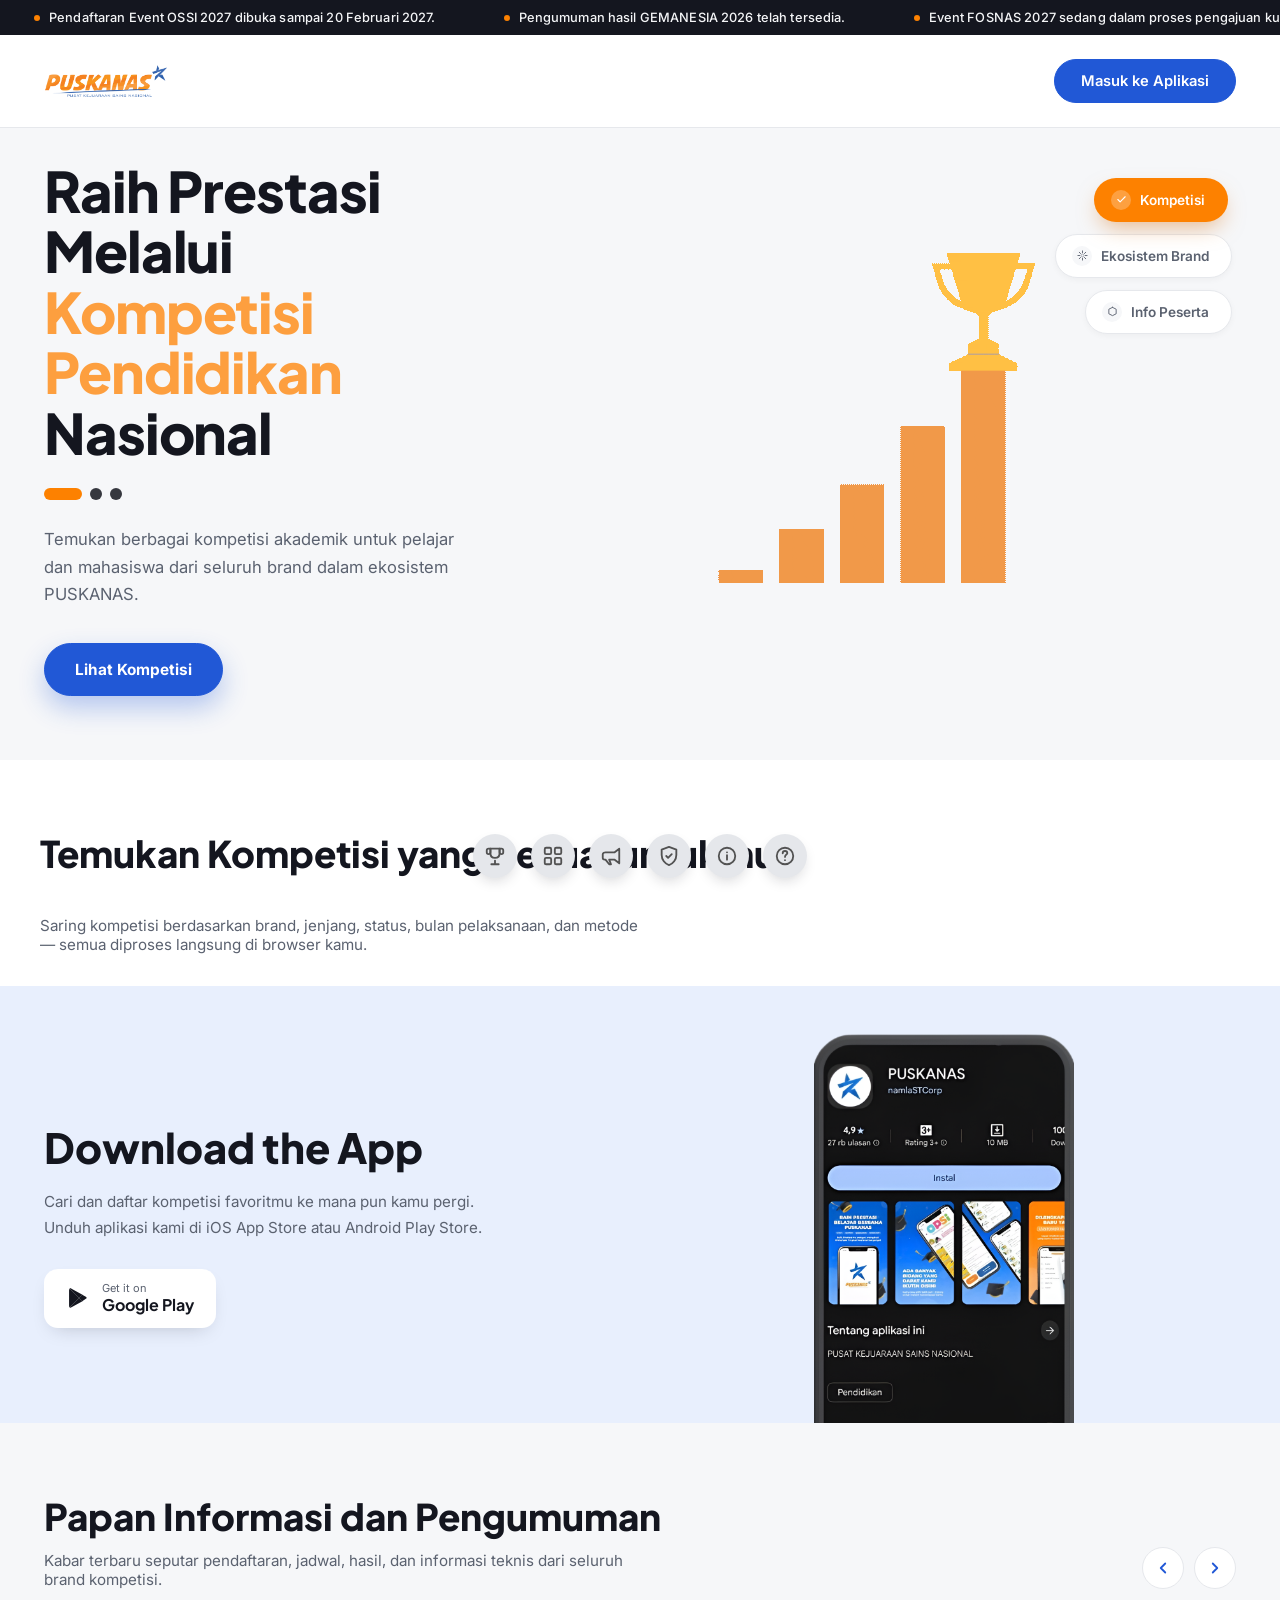
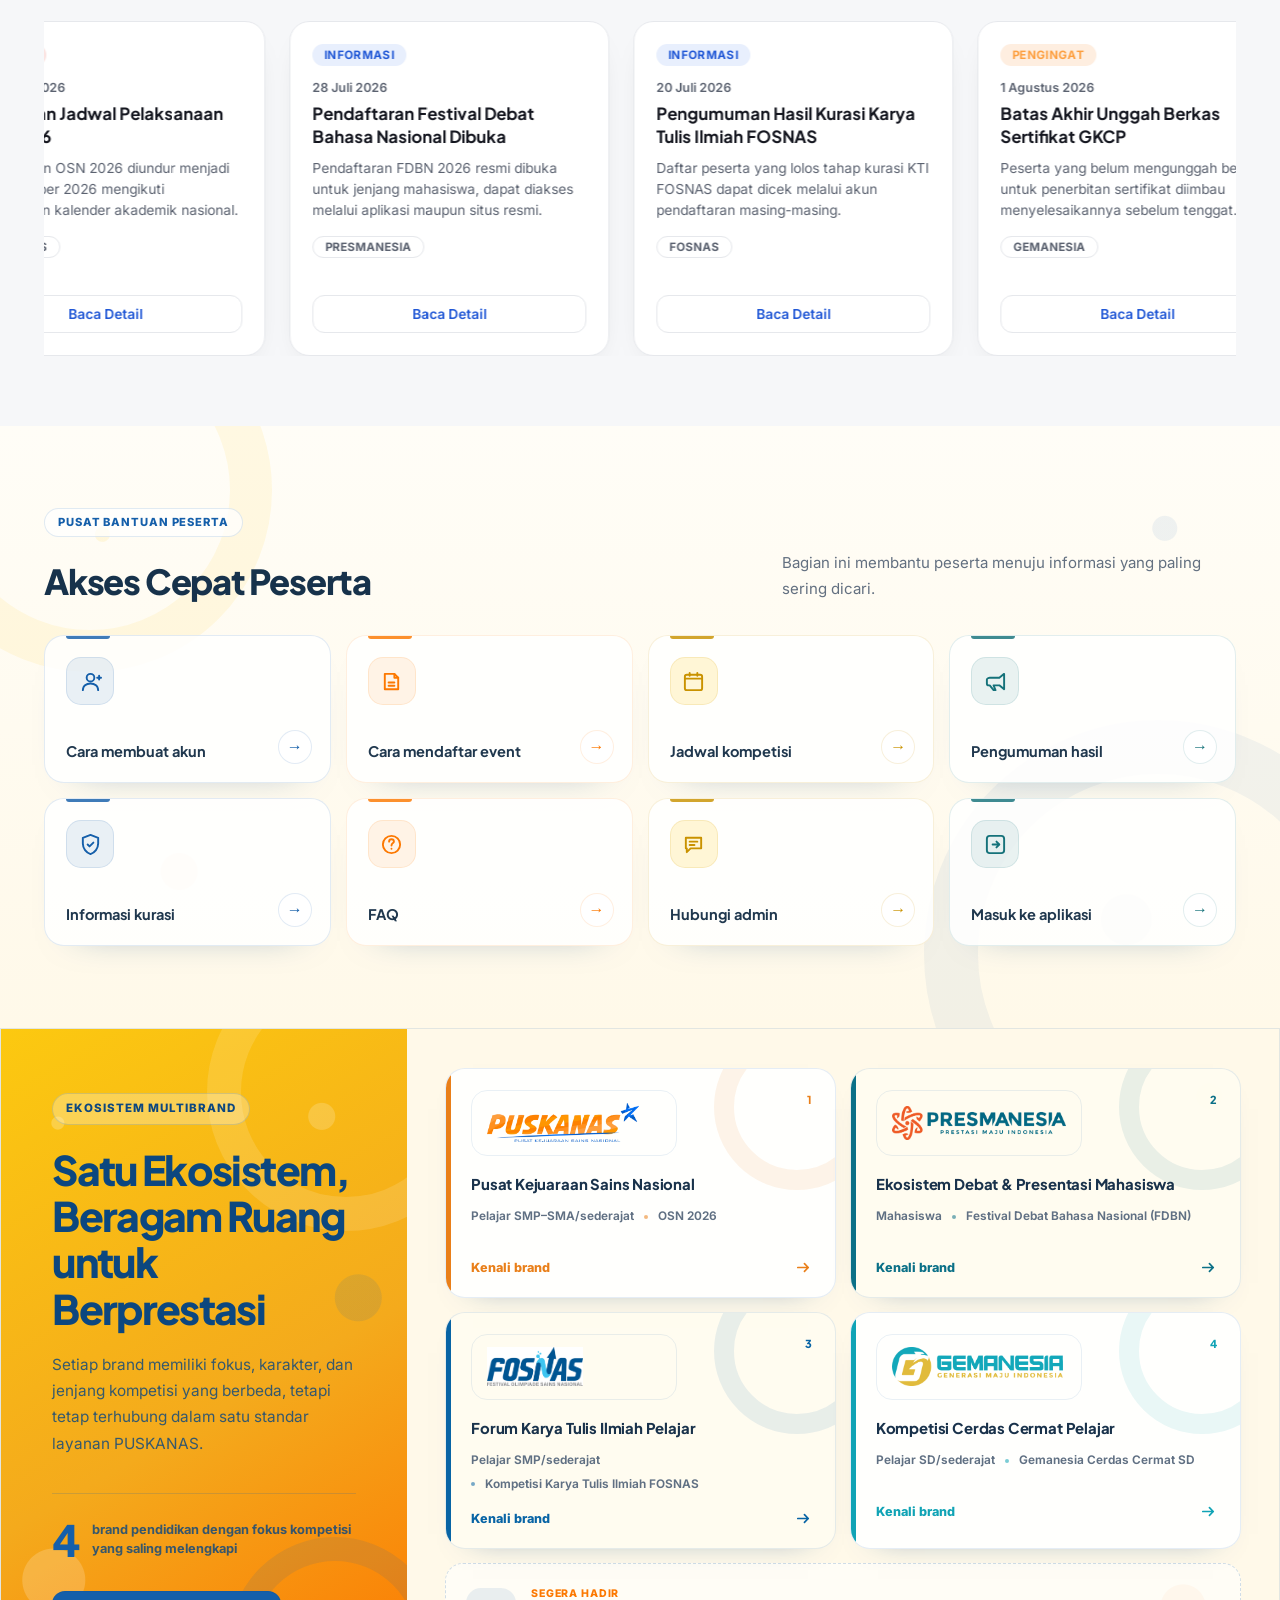
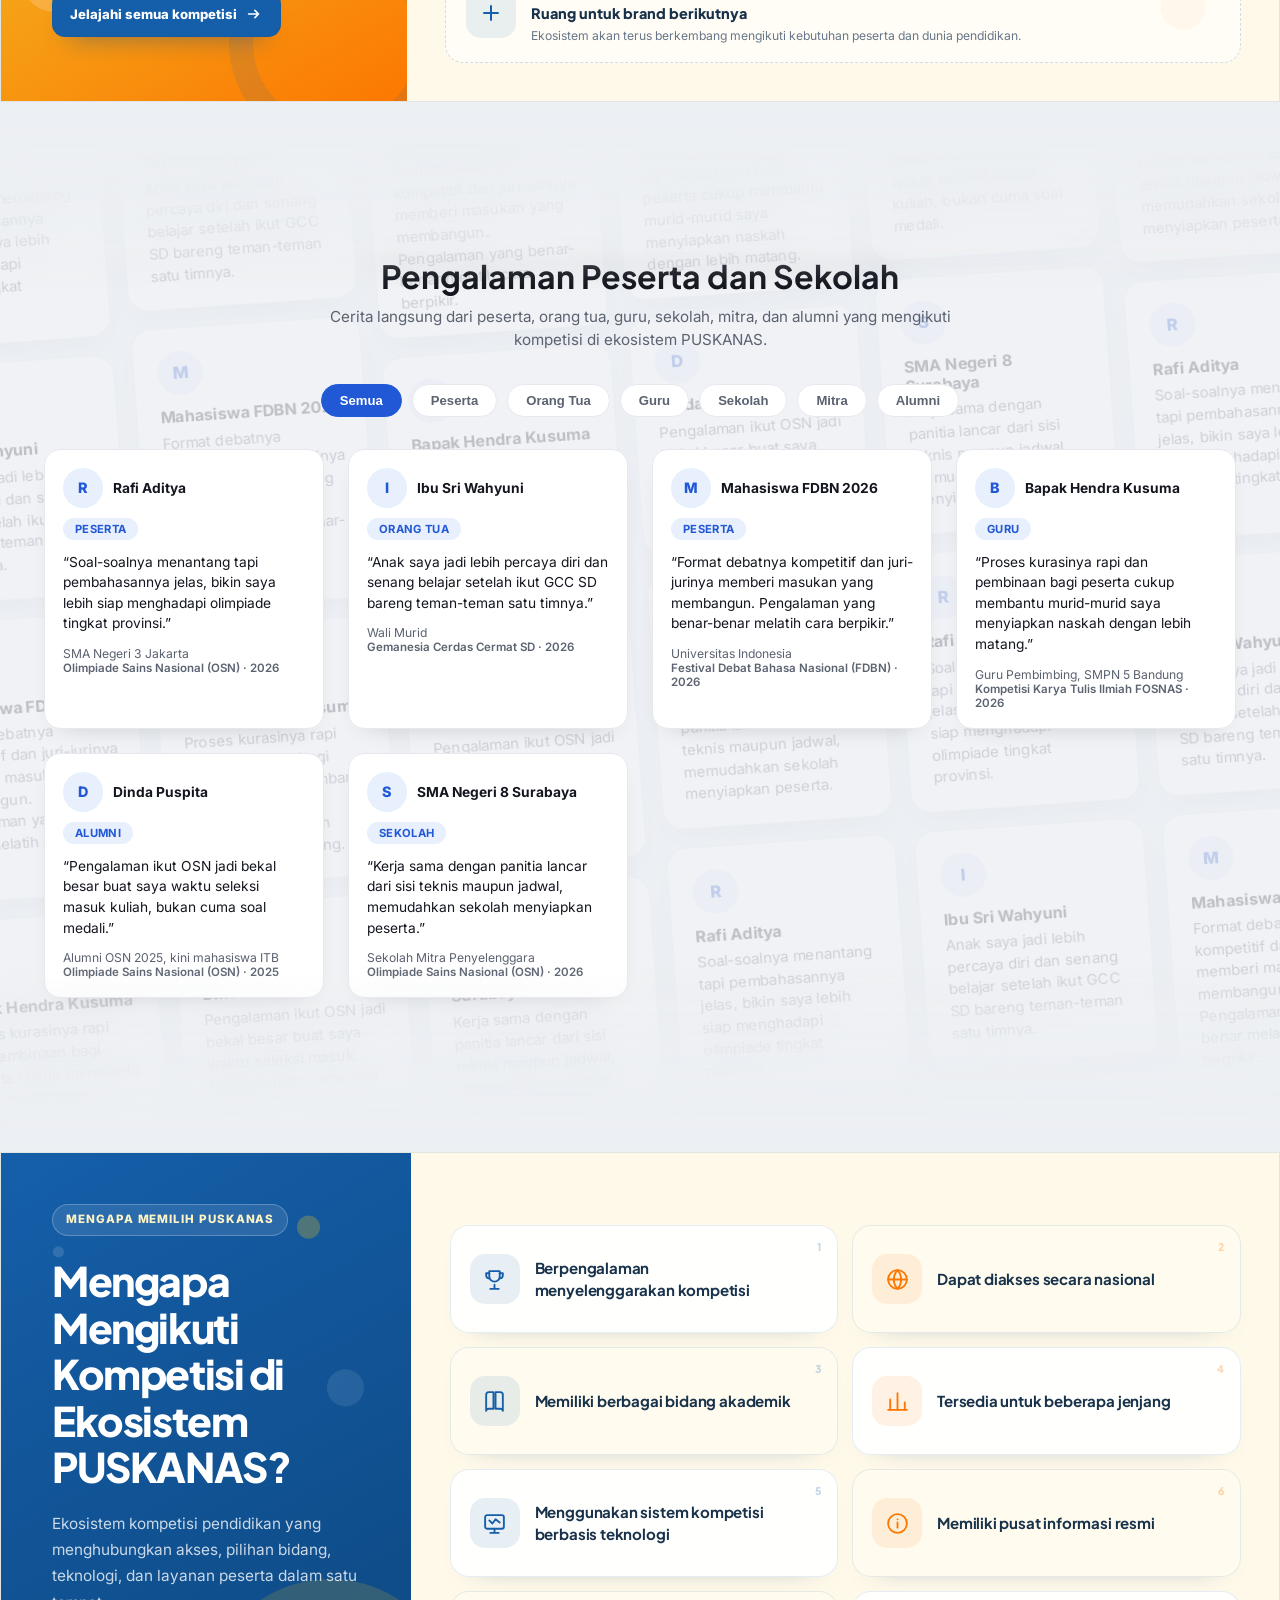
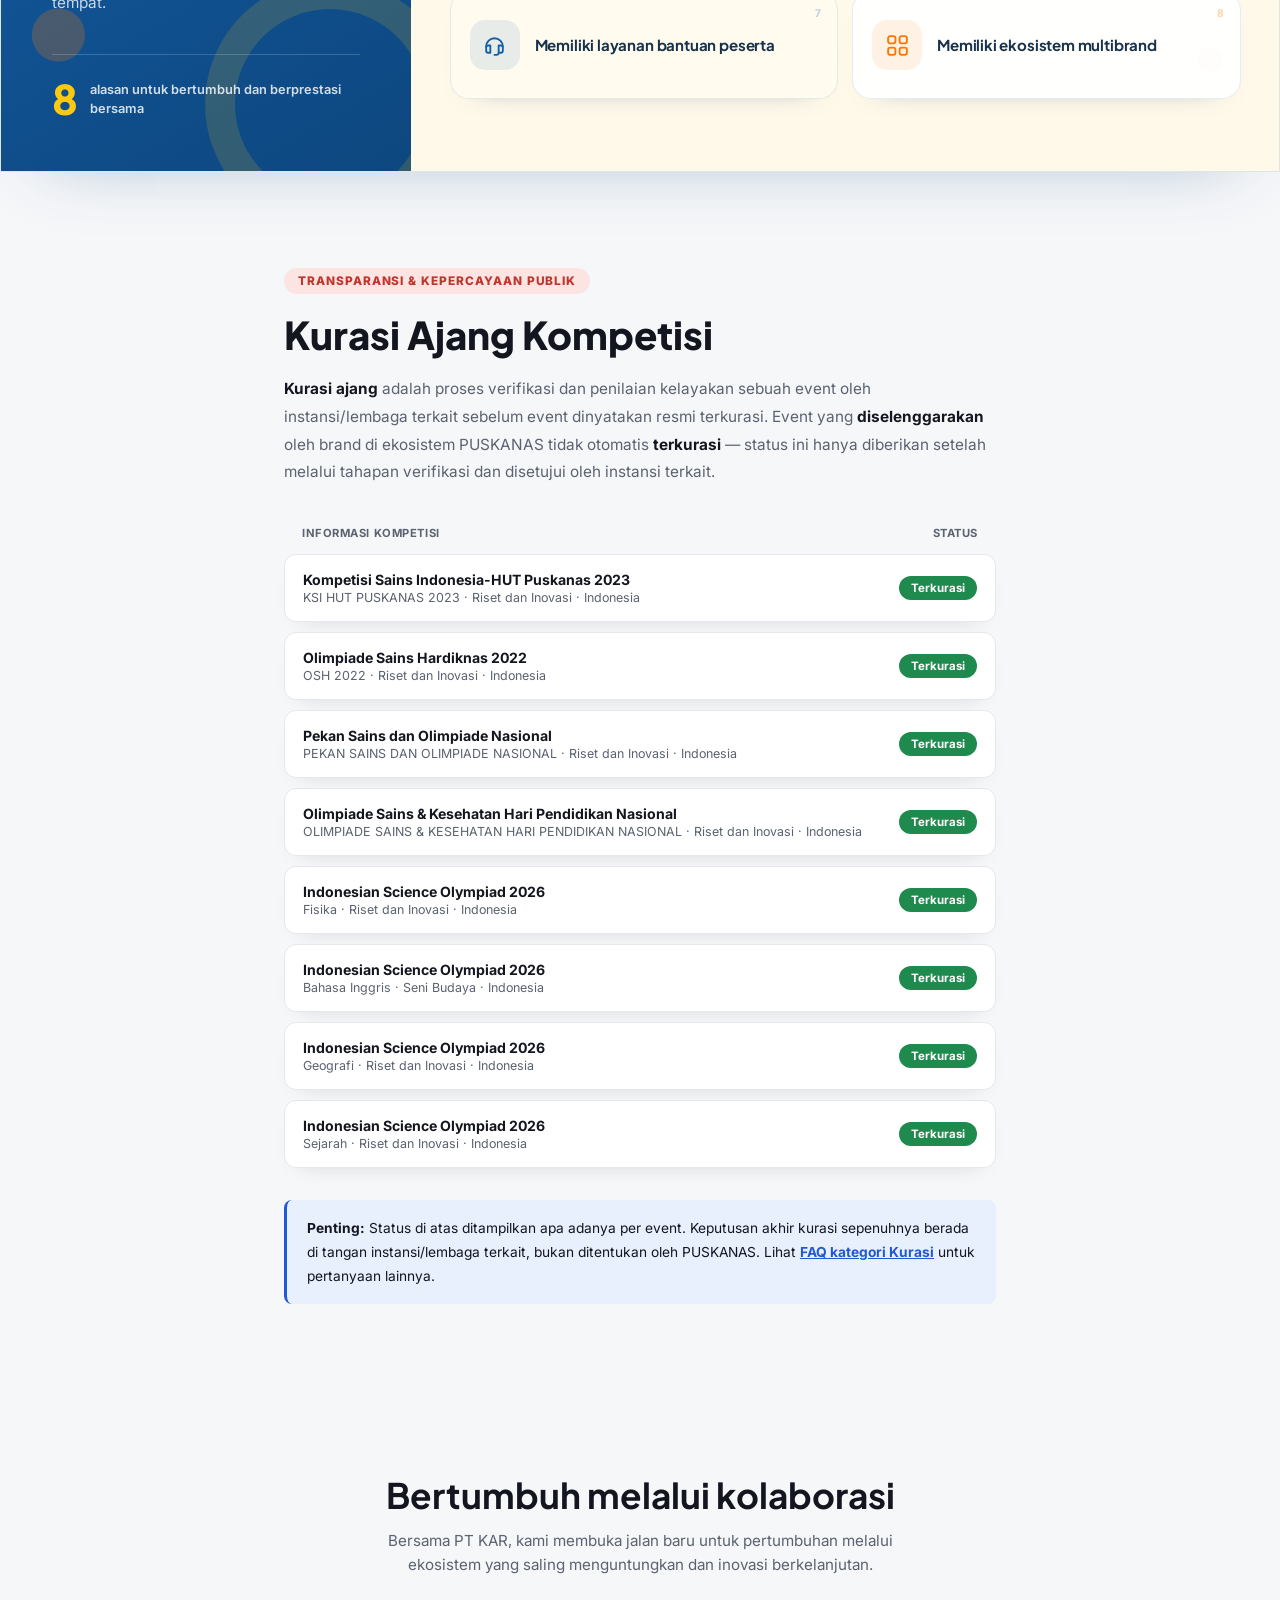
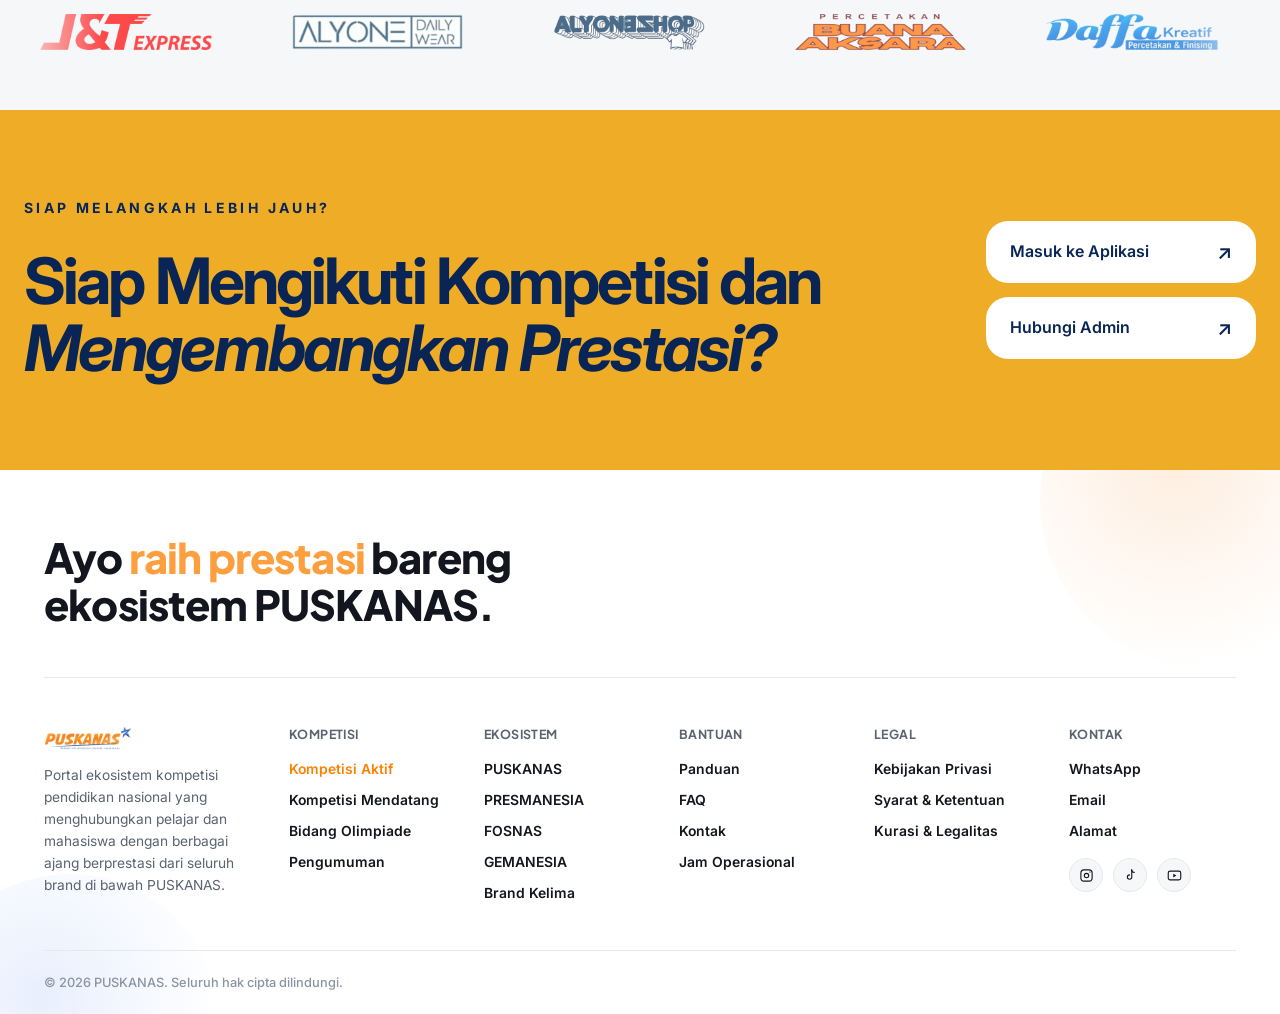
==== commit 3eecf348: "kurasi" ====
--- a/index.html
+++ b/index.html
@@ -741,6 +741,7 @@
 <script src="data-brand.js"></script>
 <script src="ekosistem-brand.js"></script>
 <script src="assets/js/brand-orbit.js"></script>
+<script src="data-kurasi.js"></script>
 <script src="kurasi-events.js"></script>
 <script src="main.js"></script>
 </body>
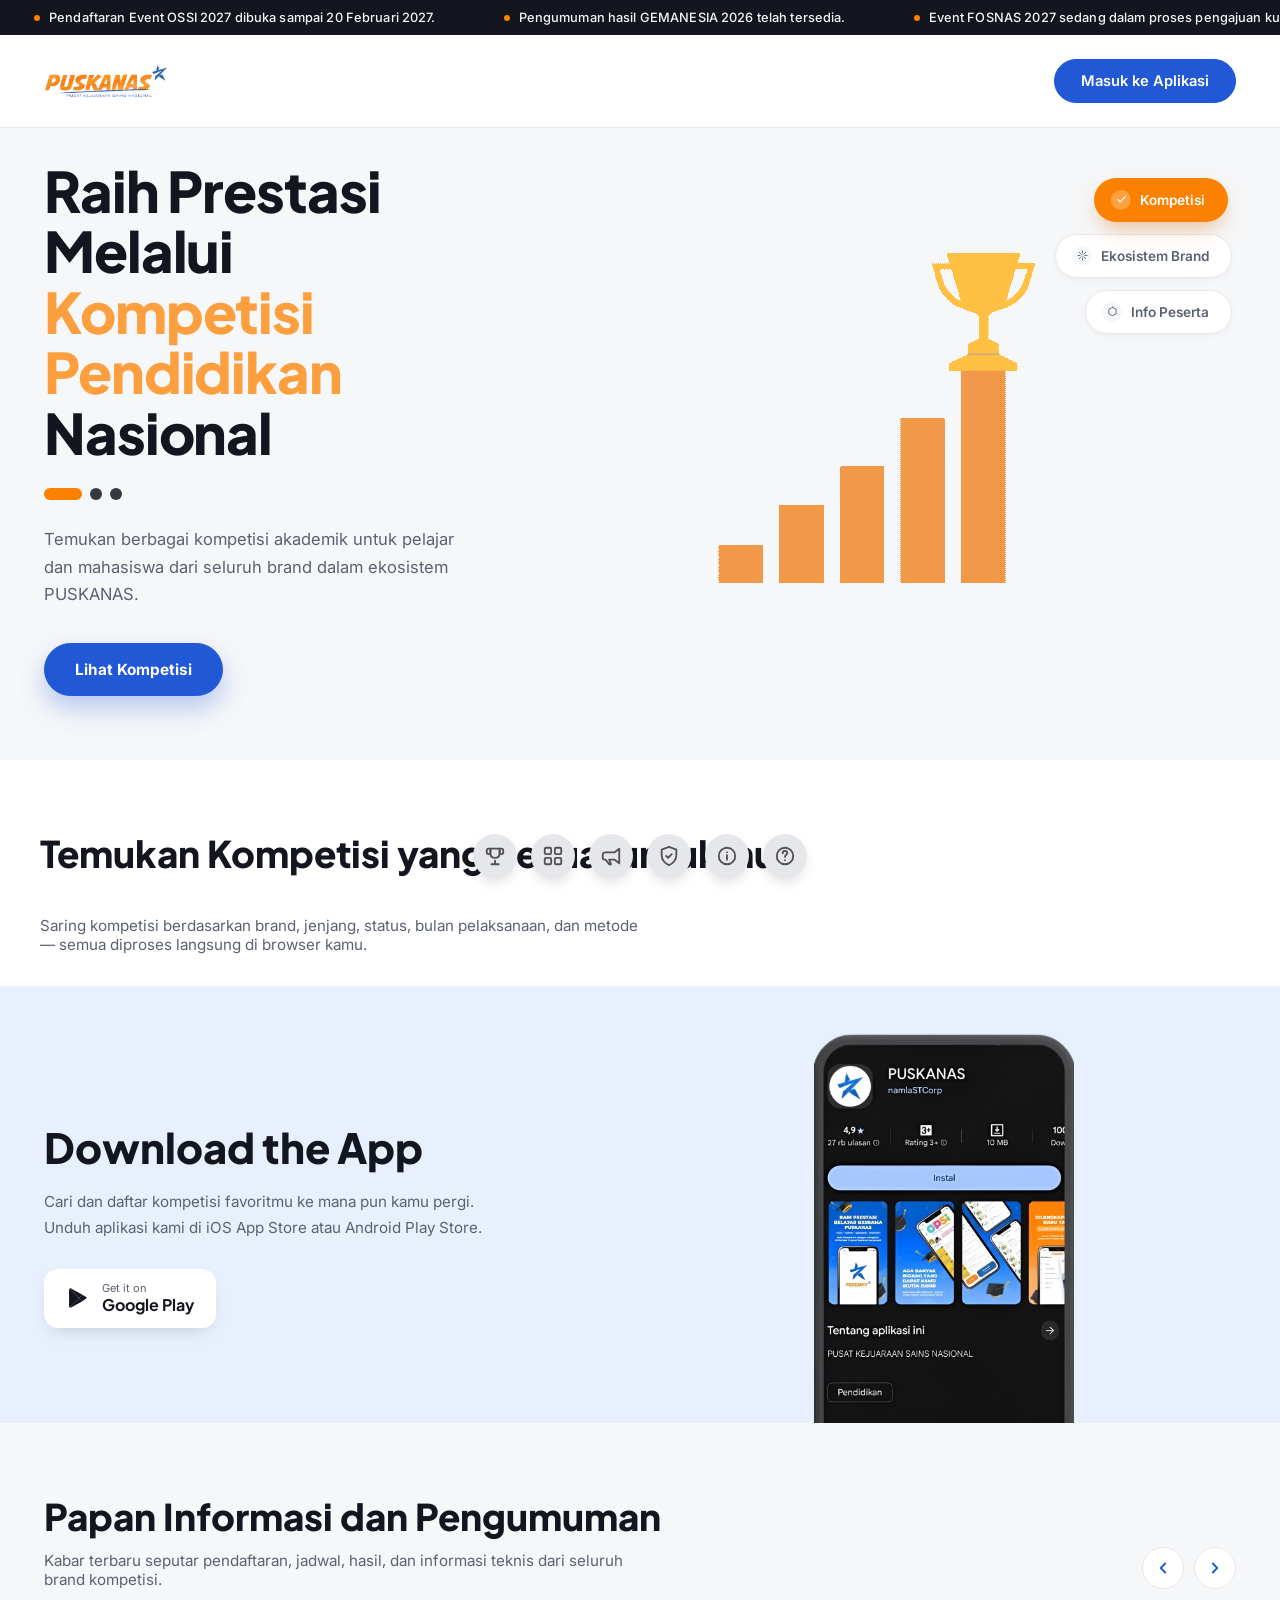
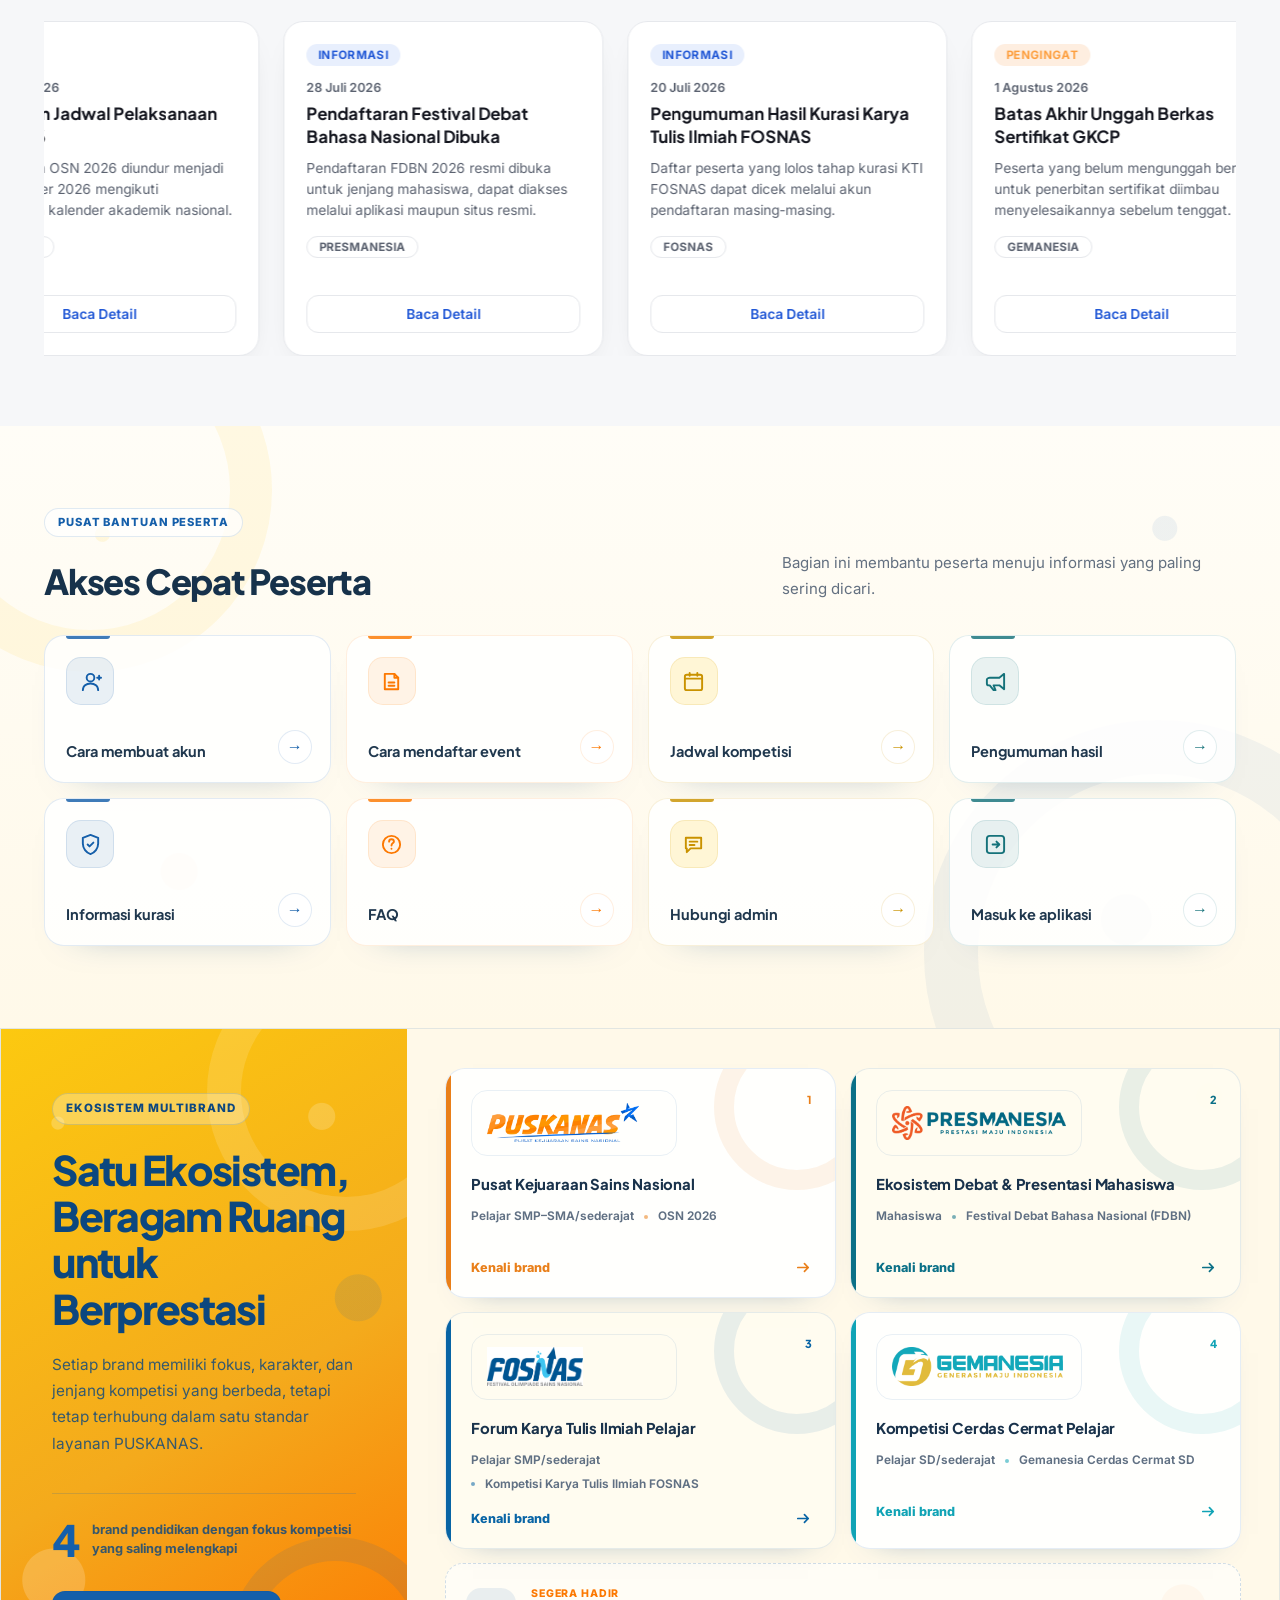
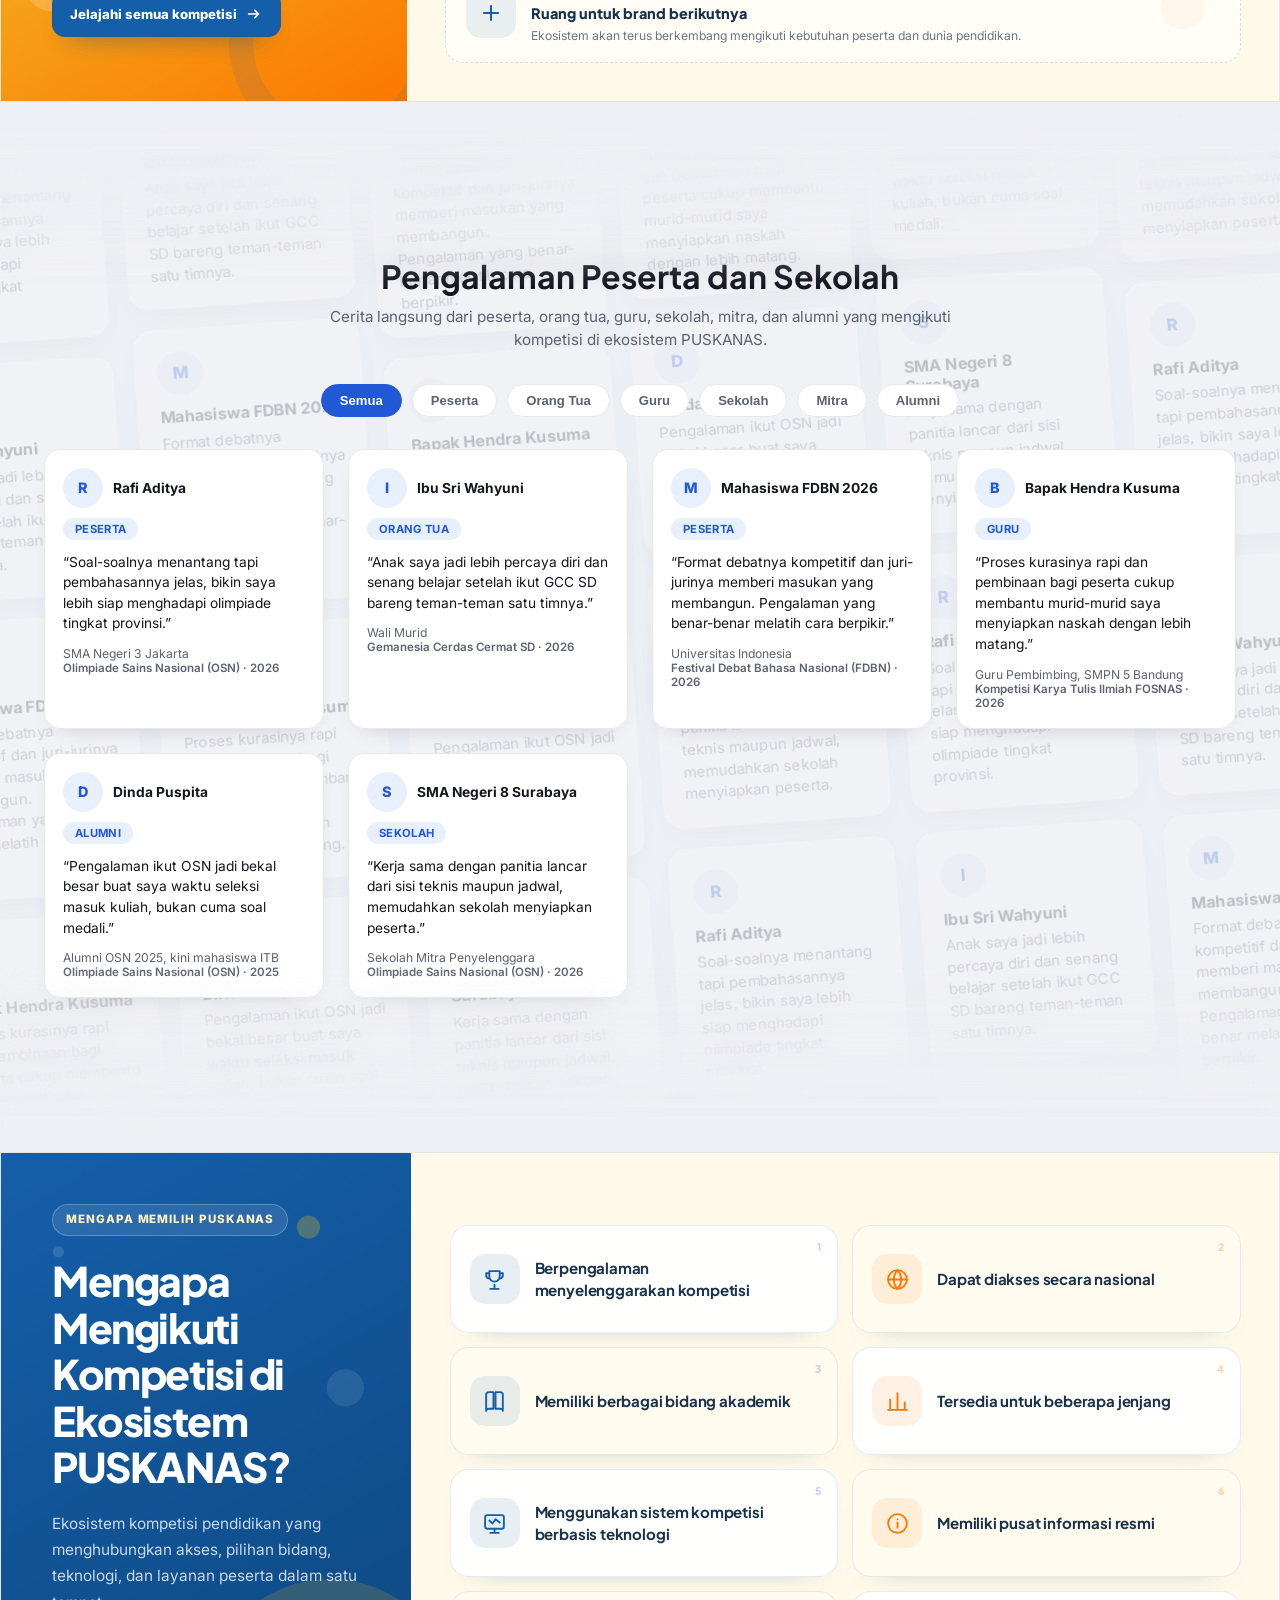
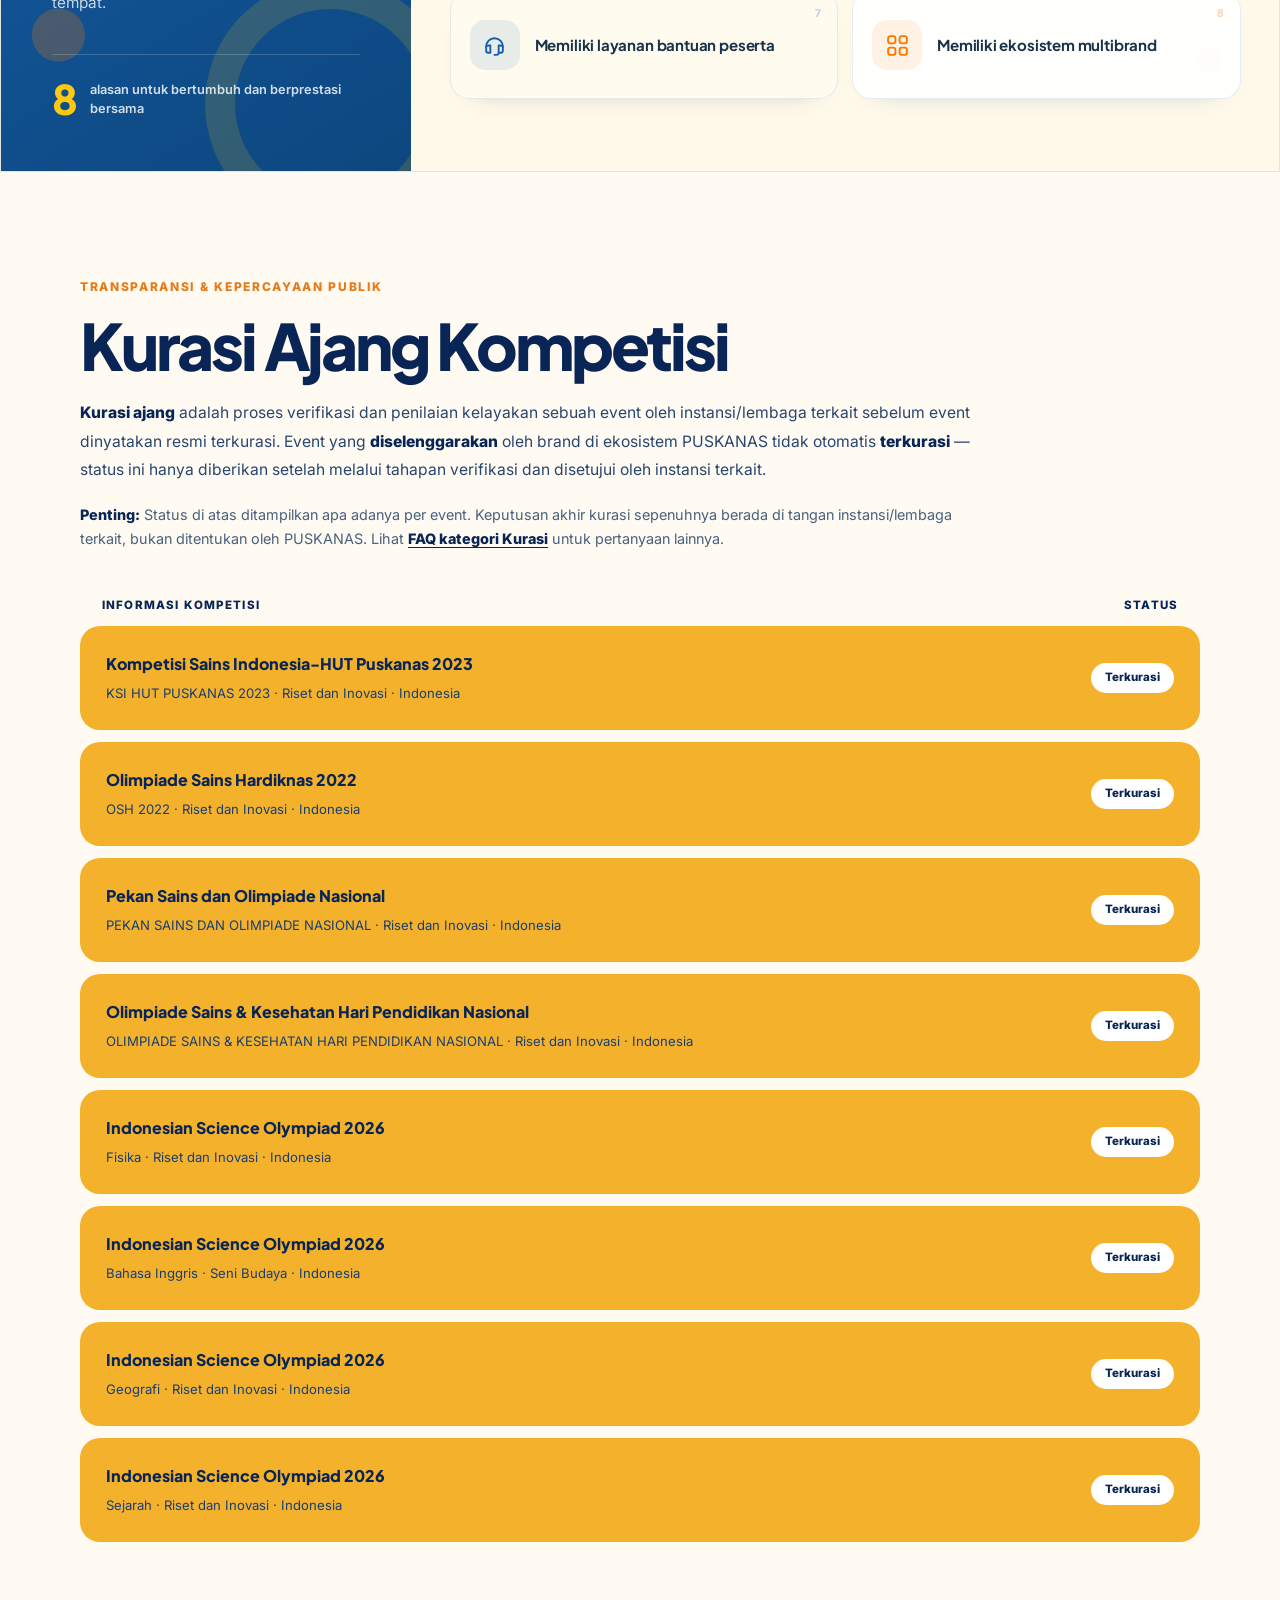
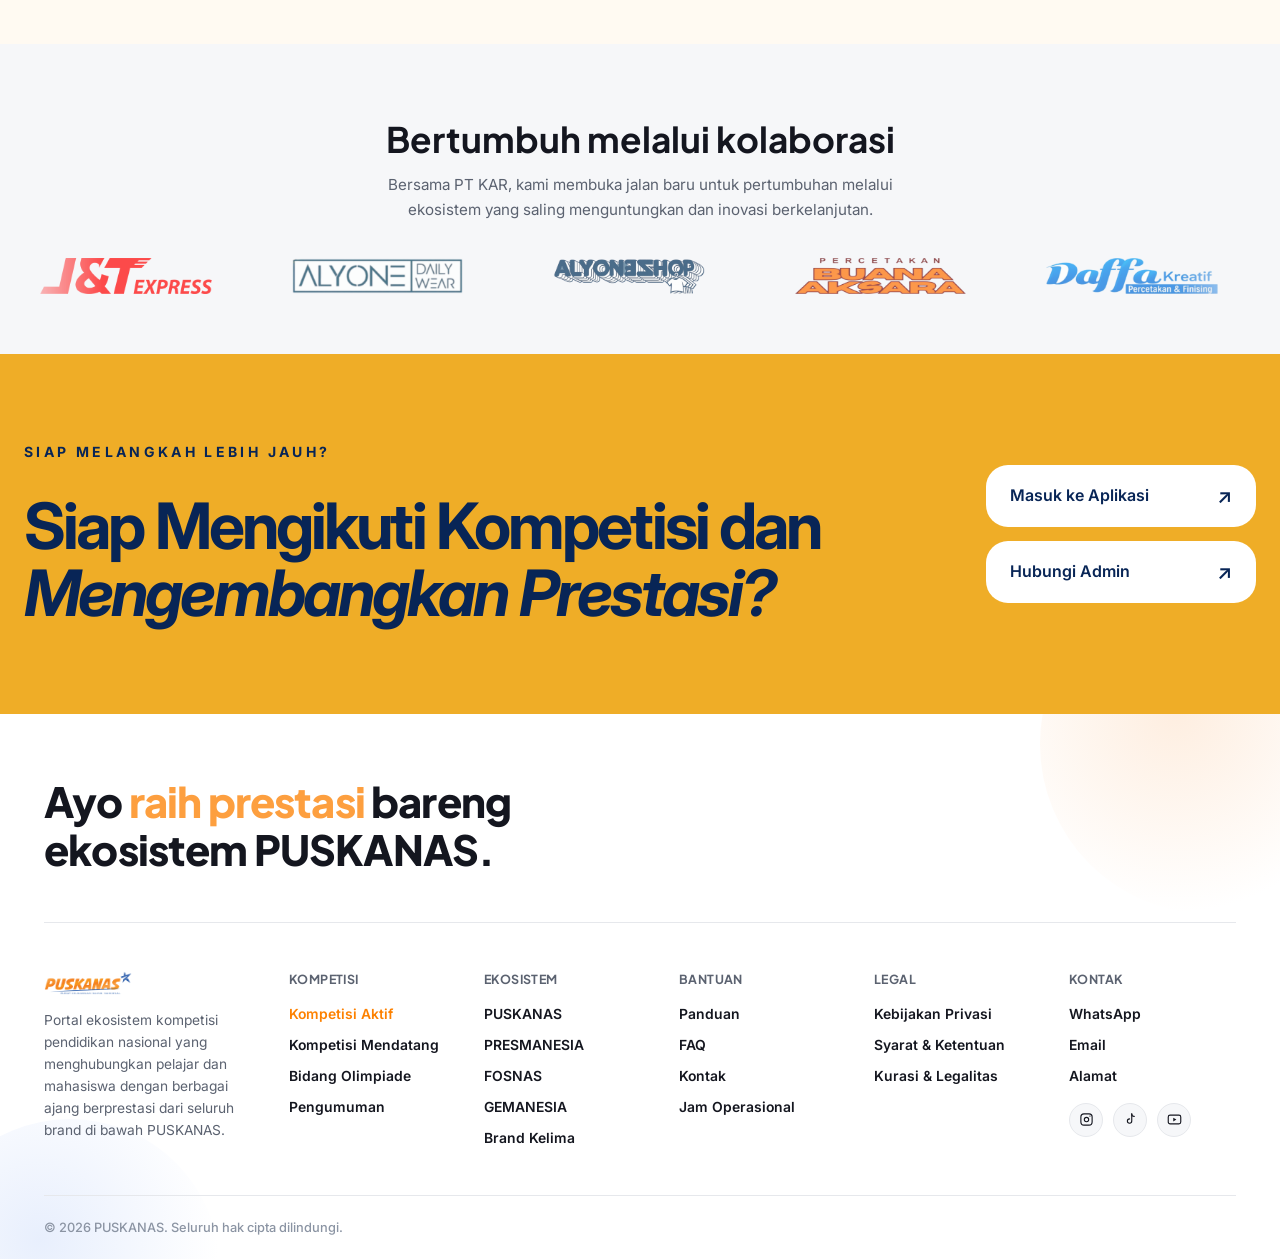
==== commit 580992d4: "kurasi frontend update" ====
--- a/index.html
+++ b/index.html
@@ -7,8 +7,241 @@
 <link rel="preconnect" href="https://fonts.googleapis.com">
 <link rel="preconnect" href="https://fonts.gstatic.com" crossorigin>
 <link href="https://fonts.googleapis.com/css2?family=Plus+Jakarta+Sans:wght@500;600;700;800&family=Inter:wght@400;500;600&display=swap" rel="stylesheet">
-<link rel="stylesheet" href="style.css">
+<link rel="stylesheet" href="style.css?v=kurasi-index-redesign-2">
 <link rel="stylesheet" href="assets/css/brand-orbit.css">
+
+<style>
+/* =====================================================
+   KURASI MINIMALIS - HALAMAN INDEX
+   Data dan struktur tetap. Hanya tampilan yang diubah.
+   ===================================================== */
+.kurasi-section.kurasi-v3 {
+  position: relative;
+  padding: clamp(72px, 8vw, 108px) 24px;
+  background: #fffaf2;
+  color: #082556;
+}
+
+.kurasi-v3 .kurasi-v3__inner {
+  width: min(100%, 1120px);
+  margin-inline: auto;
+}
+
+.kurasi-v3 .kurasi-v3__header {
+  display: block;
+  max-width: 920px;
+  margin-bottom: 46px;
+}
+
+.kurasi-v3 .kurasi-v3__intro,
+.kurasi-v3 .kurasi-v3__disclaimer {
+  min-width: 0;
+  padding: 0;
+  border: 0;
+  border-radius: 0;
+  background: transparent;
+  box-shadow: none;
+}
+
+.kurasi-v3 .kurasi-v3__intro::after {
+  display: none;
+}
+
+.kurasi-v3 .kurasi-eyebrow {
+  display: inline-block;
+  margin: 0 0 18px;
+  padding: 0;
+  border: 0;
+  border-radius: 0;
+  background: transparent;
+  color: #e87918;
+  font-size: 0.75rem;
+  font-weight: 800;
+  line-height: 1.4;
+  letter-spacing: 0.14em;
+  text-transform: uppercase;
+}
+
+.kurasi-v3 .kurasi-v3__intro h2 {
+  max-width: 760px;
+  margin: 0 0 20px;
+  color: #082556;
+  font-family: "Plus Jakarta Sans", sans-serif;
+  font-size: clamp(2.45rem, 5vw, 4.6rem);
+  font-weight: 800;
+  line-height: 1.03;
+  letter-spacing: -0.05em;
+}
+
+.kurasi-v3 .kurasi-v3__intro p {
+  max-width: 900px;
+  margin: 0;
+  color: #29466f;
+  font-size: clamp(0.98rem, 1.2vw, 1.06rem);
+  line-height: 1.82;
+}
+
+.kurasi-v3 .kurasi-v3__intro p strong {
+  color: #082556;
+  font-weight: 800;
+}
+
+.kurasi-v3 .kurasi-v3__disclaimer {
+  margin-top: 18px;
+}
+
+.kurasi-v3 .kurasi-v3__disclaimer p {
+  margin: 0;
+  color: #49617f;
+  font-size: 0.9rem;
+  line-height: 1.7;
+}
+
+.kurasi-v3 .kurasi-v3__disclaimer strong,
+.kurasi-v3 .kurasi-v3__disclaimer a {
+  color: #082556;
+  font-weight: 800;
+}
+
+.kurasi-v3 .kurasi-v3__disclaimer a {
+  text-decoration: underline;
+  text-underline-offset: 3px;
+}
+
+.kurasi-v3 .kurasi-v3__panel {
+  padding: 0;
+  border: 0;
+  border-radius: 0;
+  background: transparent;
+  box-shadow: none;
+}
+
+.kurasi-v3 .kurasi-v3__panel-head {
+  display: grid;
+  grid-template-columns: minmax(0, 1fr) auto;
+  align-items: center;
+  gap: 20px;
+  margin-bottom: 14px;
+  padding: 0 22px;
+  border: 0;
+}
+
+.kurasi-v3 .kurasi-v3__panel-head span {
+  color: #082556;
+  font-size: 0.72rem;
+  font-weight: 800;
+  letter-spacing: 0.1em;
+  text-transform: uppercase;
+}
+
+.kurasi-v3 .kurasi-events {
+  display: grid;
+  grid-template-columns: 1fr;
+  gap: 12px;
+  margin: 0;
+}
+
+.kurasi-v3 .kurasi-event-row {
+  display: grid;
+  grid-template-columns: minmax(0, 1fr) auto;
+  align-items: center;
+  gap: 24px;
+  min-width: 0;
+  min-height: 104px;
+  padding: 24px 26px;
+  border: 0;
+  border-radius: 20px;
+  background: #f4b12b;
+  box-shadow: none;
+  transition: transform 180ms ease, background-color 180ms ease;
+}
+
+.kurasi-v3 .kurasi-event-row::before {
+  display: none;
+}
+
+.kurasi-v3 .kurasi-event-row:hover {
+  transform: translateY(-2px);
+  background: #f0a91f;
+  box-shadow: none;
+}
+
+.kurasi-v3 .kurasi-event-title {
+  margin: 0 0 7px;
+  color: #082556;
+  font-family: "Plus Jakarta Sans", sans-serif;
+  font-size: 1rem;
+  font-weight: 800;
+  line-height: 1.42;
+}
+
+.kurasi-v3 .kurasi-event-meta {
+  color: #173f71;
+  font-size: 0.82rem;
+  line-height: 1.55;
+}
+
+.kurasi-v3 .kurasi-event-badge,
+.kurasi-v3 .kurasi-event-badge.kurasi-badge--belum,
+.kurasi-v3 .kurasi-event-badge.kurasi-badge--proses,
+.kurasi-v3 .kurasi-event-badge.kurasi-badge--revisi,
+.kurasi-v3 .kurasi-event-badge.kurasi-badge--selesai {
+  align-self: center;
+  min-width: max-content;
+  margin: 0;
+  padding: 9px 14px;
+  border: 0;
+  border-radius: 999px;
+  background: #ffffff;
+  color: #082556;
+  font-size: 0.72rem;
+  font-weight: 800;
+  line-height: 1;
+  white-space: nowrap;
+  box-shadow: none;
+}
+
+@media (max-width: 640px) {
+  .kurasi-section.kurasi-v3 {
+    padding: 58px 16px;
+  }
+
+  .kurasi-v3 .kurasi-v3__header {
+    margin-bottom: 34px;
+  }
+
+  .kurasi-v3 .kurasi-v3__intro h2 {
+    font-size: clamp(2.3rem, 11vw, 3.4rem);
+  }
+
+  .kurasi-v3 .kurasi-v3__panel-head {
+    display: none;
+  }
+
+  .kurasi-v3 .kurasi-event-row {
+    grid-template-columns: 1fr;
+    gap: 16px;
+    min-height: 0;
+    padding: 22px 20px;
+    border-radius: 18px;
+  }
+
+  .kurasi-v3 .kurasi-event-badge {
+    justify-self: start;
+  }
+}
+
+@media (prefers-reduced-motion: reduce) {
+  .kurasi-v3 .kurasi-event-row {
+    transition: none;
+  }
+
+  .kurasi-v3 .kurasi-event-row:hover {
+    transform: none;
+  }
+}
+</style>
+
 </head>
 <body>
   <div class="info-bar" aria-label="Informasi dan pengumuman">
@@ -516,23 +749,27 @@
     </div>
   </section>
 
-  <section class="kurasi-section" id="kurasi" aria-labelledby="kurasiTitle">
-    <div class="kurasi-inner">
-
-      <div class="kurasi-intro">
-        <span class="kurasi-eyebrow">Transparansi &amp; Kepercayaan Publik</span>
-        <h2 id="kurasiTitle">Kurasi Ajang Kompetisi</h2>
-        <p><strong>Kurasi ajang</strong> adalah proses verifikasi dan penilaian kelayakan sebuah event oleh instansi/lembaga terkait sebelum event dinyatakan resmi terkurasi. Event yang <strong>diselenggarakan</strong> oleh brand di ekosistem PUSKANAS tidak otomatis <strong>terkurasi</strong> — status ini hanya diberikan setelah melalui tahapan verifikasi dan disetujui oleh instansi terkait.</p>
-      </div>
-
-      <div class="kurasi-list-head">
-        <span>Informasi Kompetisi</span>
-        <span>Status</span>
-      </div>
-      <div class="kurasi-events" id="kurasiEvents"></div>
-
-      <p class="kurasi-disclaimer"><strong>Penting:</strong> Status di atas ditampilkan apa adanya per event. Keputusan akhir kurasi sepenuhnya berada di tangan instansi/lembaga terkait, bukan ditentukan oleh PUSKANAS. Lihat <a href="faq.html">FAQ kategori Kurasi</a> untuk pertanyaan lainnya.</p>
-
+  <section class="kurasi-section kurasi-v3" id="kurasi" aria-labelledby="kurasiTitle">
+    <div class="kurasi-v3__inner">
+      <div class="kurasi-v3__header">
+        <div class="kurasi-v3__intro">
+          <span class="kurasi-eyebrow">Transparansi &amp; Kepercayaan Publik</span>
+          <h2 id="kurasiTitle">Kurasi Ajang Kompetisi</h2>
+          <p><strong>Kurasi ajang</strong> adalah proses verifikasi dan penilaian kelayakan sebuah event oleh instansi/lembaga terkait sebelum event dinyatakan resmi terkurasi. Event yang <strong>diselenggarakan</strong> oleh brand di ekosistem PUSKANAS tidak otomatis <strong>terkurasi</strong> — status ini hanya diberikan setelah melalui tahapan verifikasi dan disetujui oleh instansi terkait.</p>
+        </div>
+
+        <aside class="kurasi-v3__disclaimer">
+          <p><strong>Penting:</strong> Status di atas ditampilkan apa adanya per event. Keputusan akhir kurasi sepenuhnya berada di tangan instansi/lembaga terkait, bukan ditentukan oleh PUSKANAS. Lihat <a href="faq.html">FAQ kategori Kurasi</a> untuk pertanyaan lainnya.</p>
+        </aside>
+      </div>
+
+      <div class="kurasi-v3__panel">
+        <div class="kurasi-v3__panel-head" aria-hidden="true">
+          <span>Informasi Kompetisi</span>
+          <span>Status</span>
+        </div>
+        <div class="kurasi-events" id="kurasiEvents"></div>
+      </div>
     </div>
   </section>
 
@@ -745,4 +982,4 @@
 <script src="kurasi-events.js"></script>
 <script src="main.js"></script>
 </body>
-</html>
+</html>
